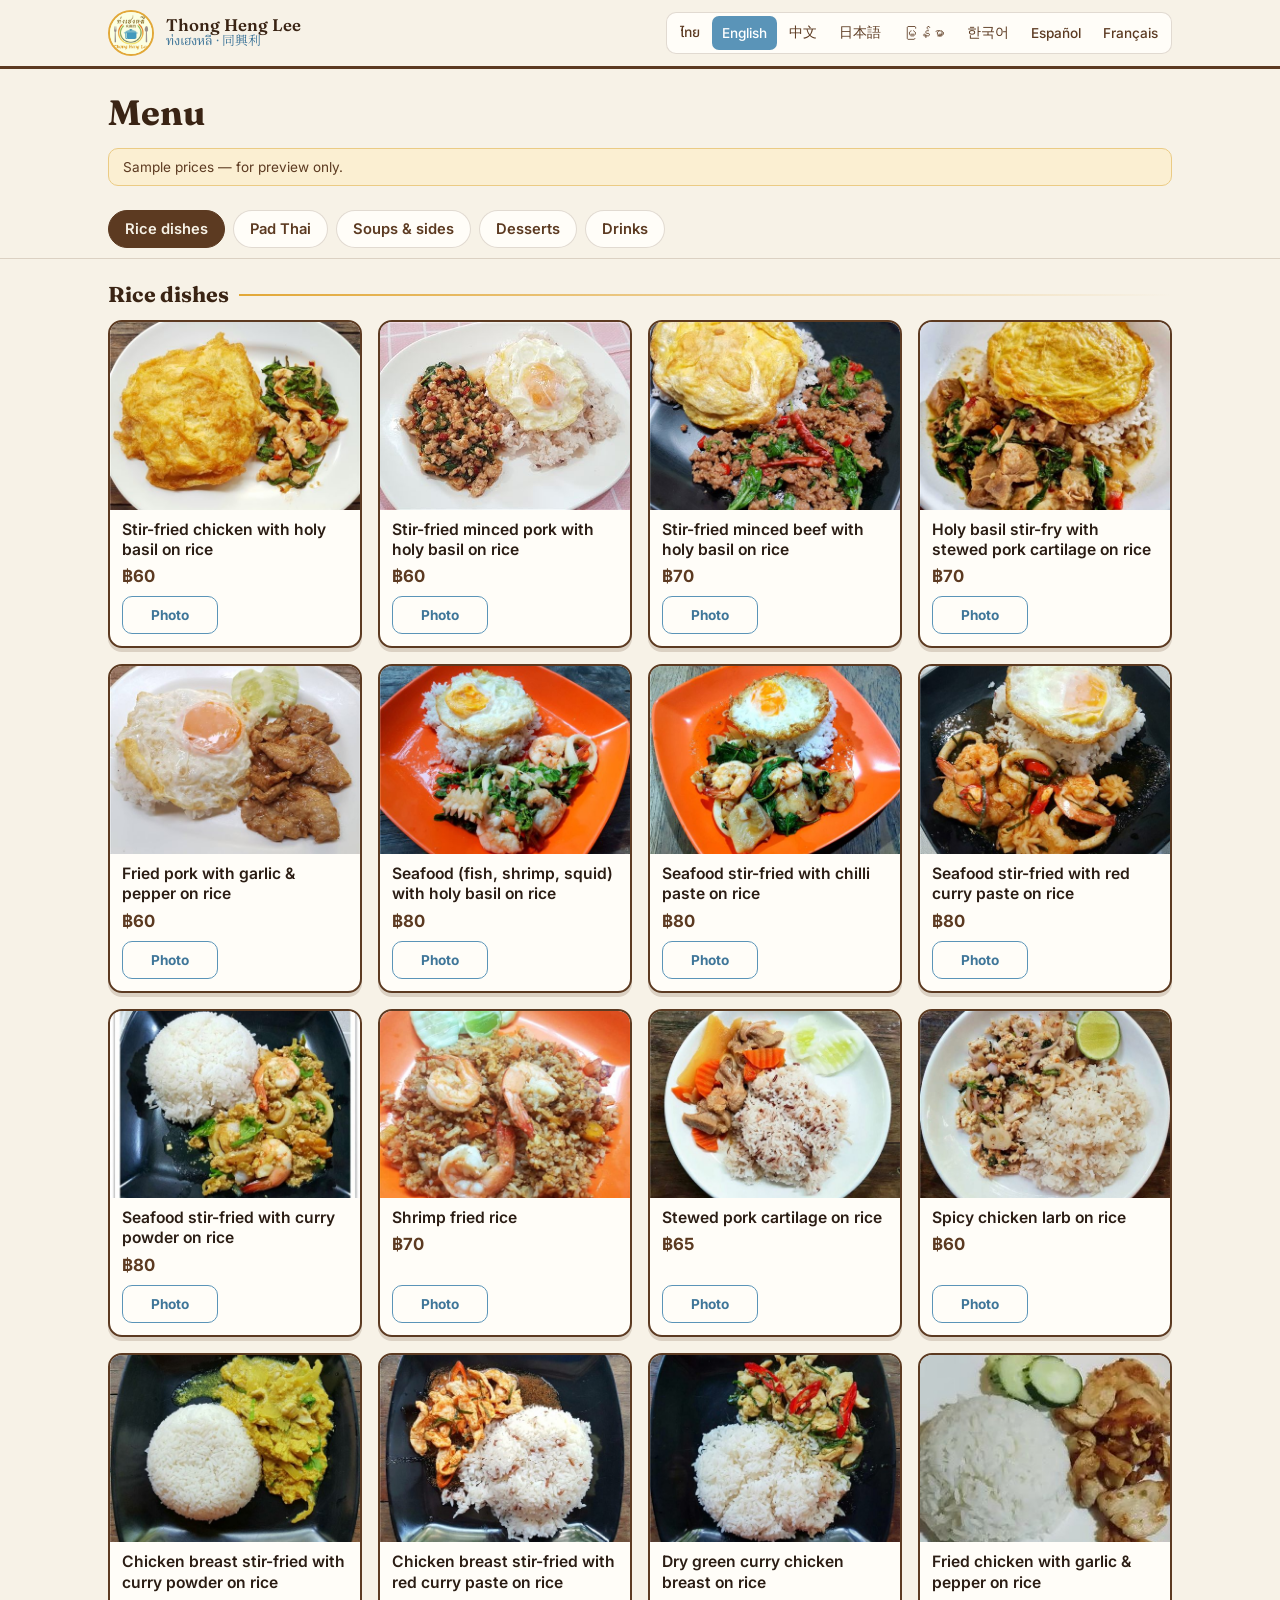
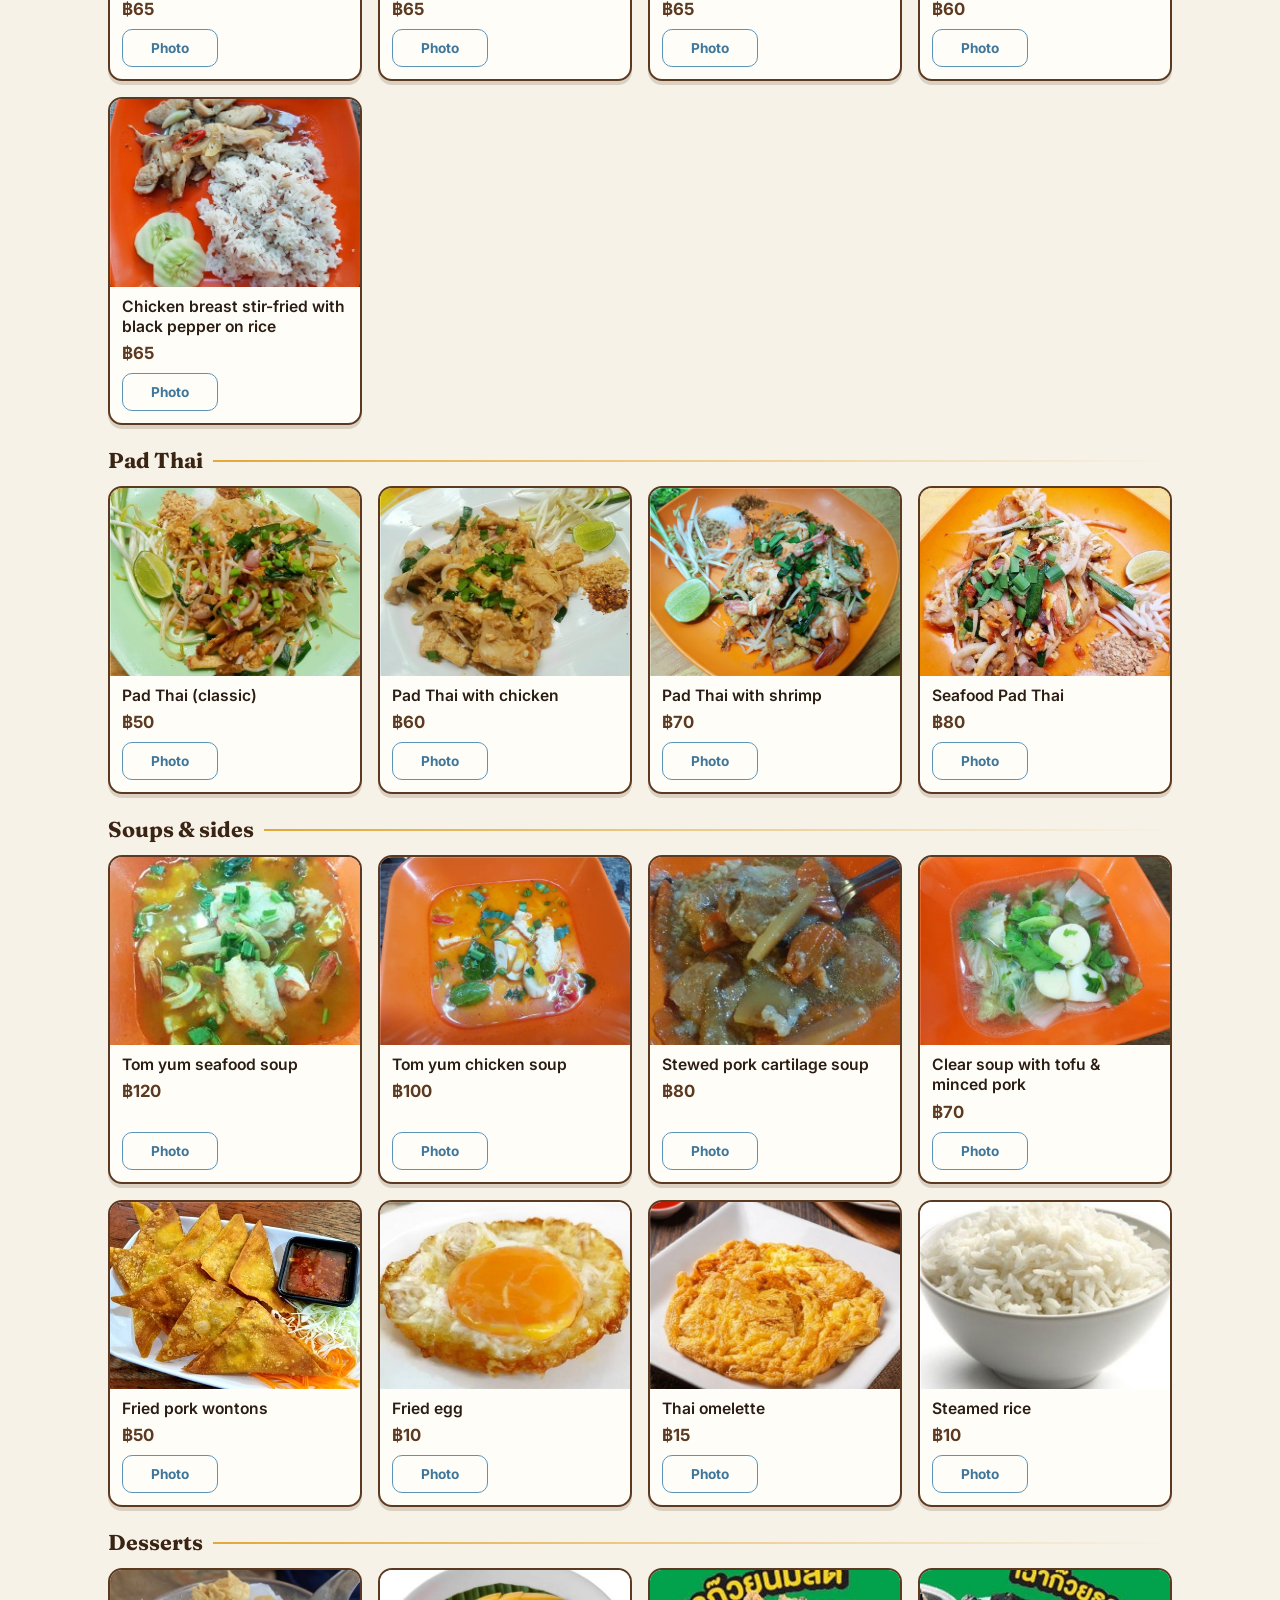
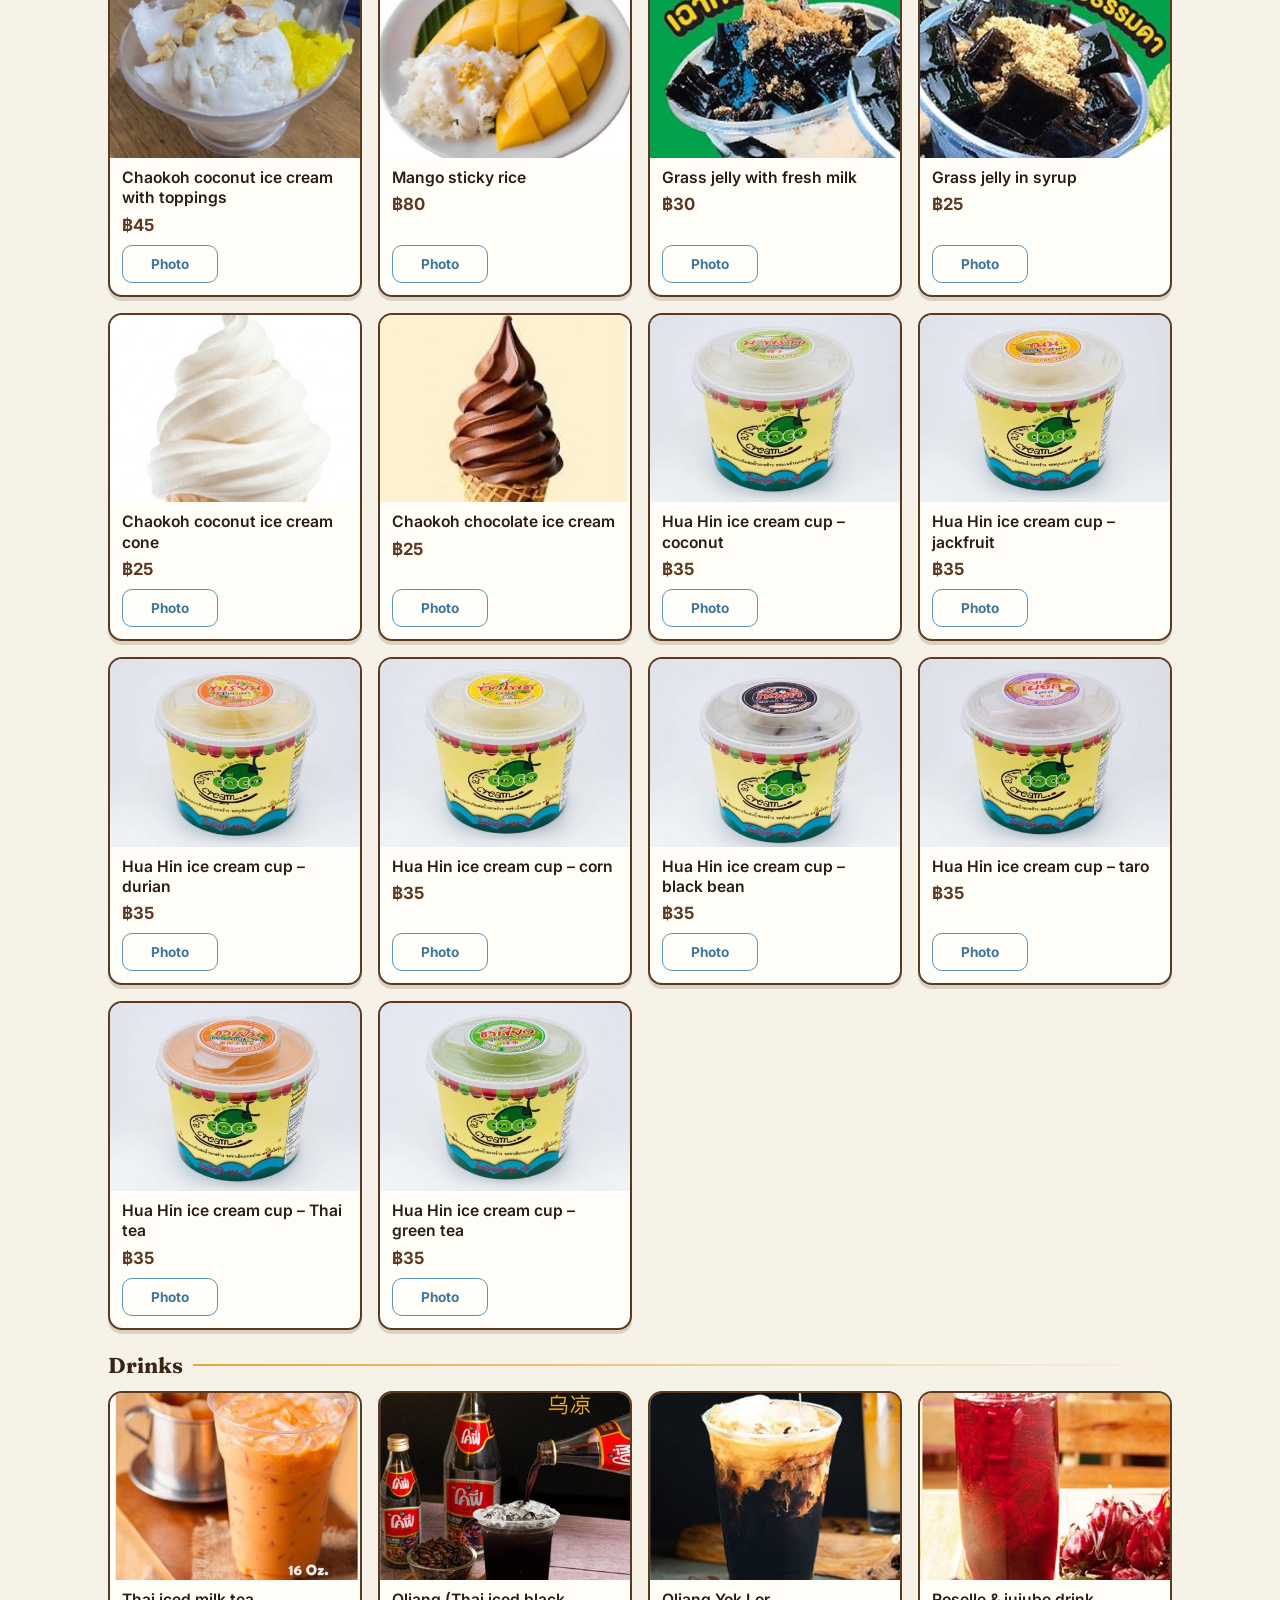
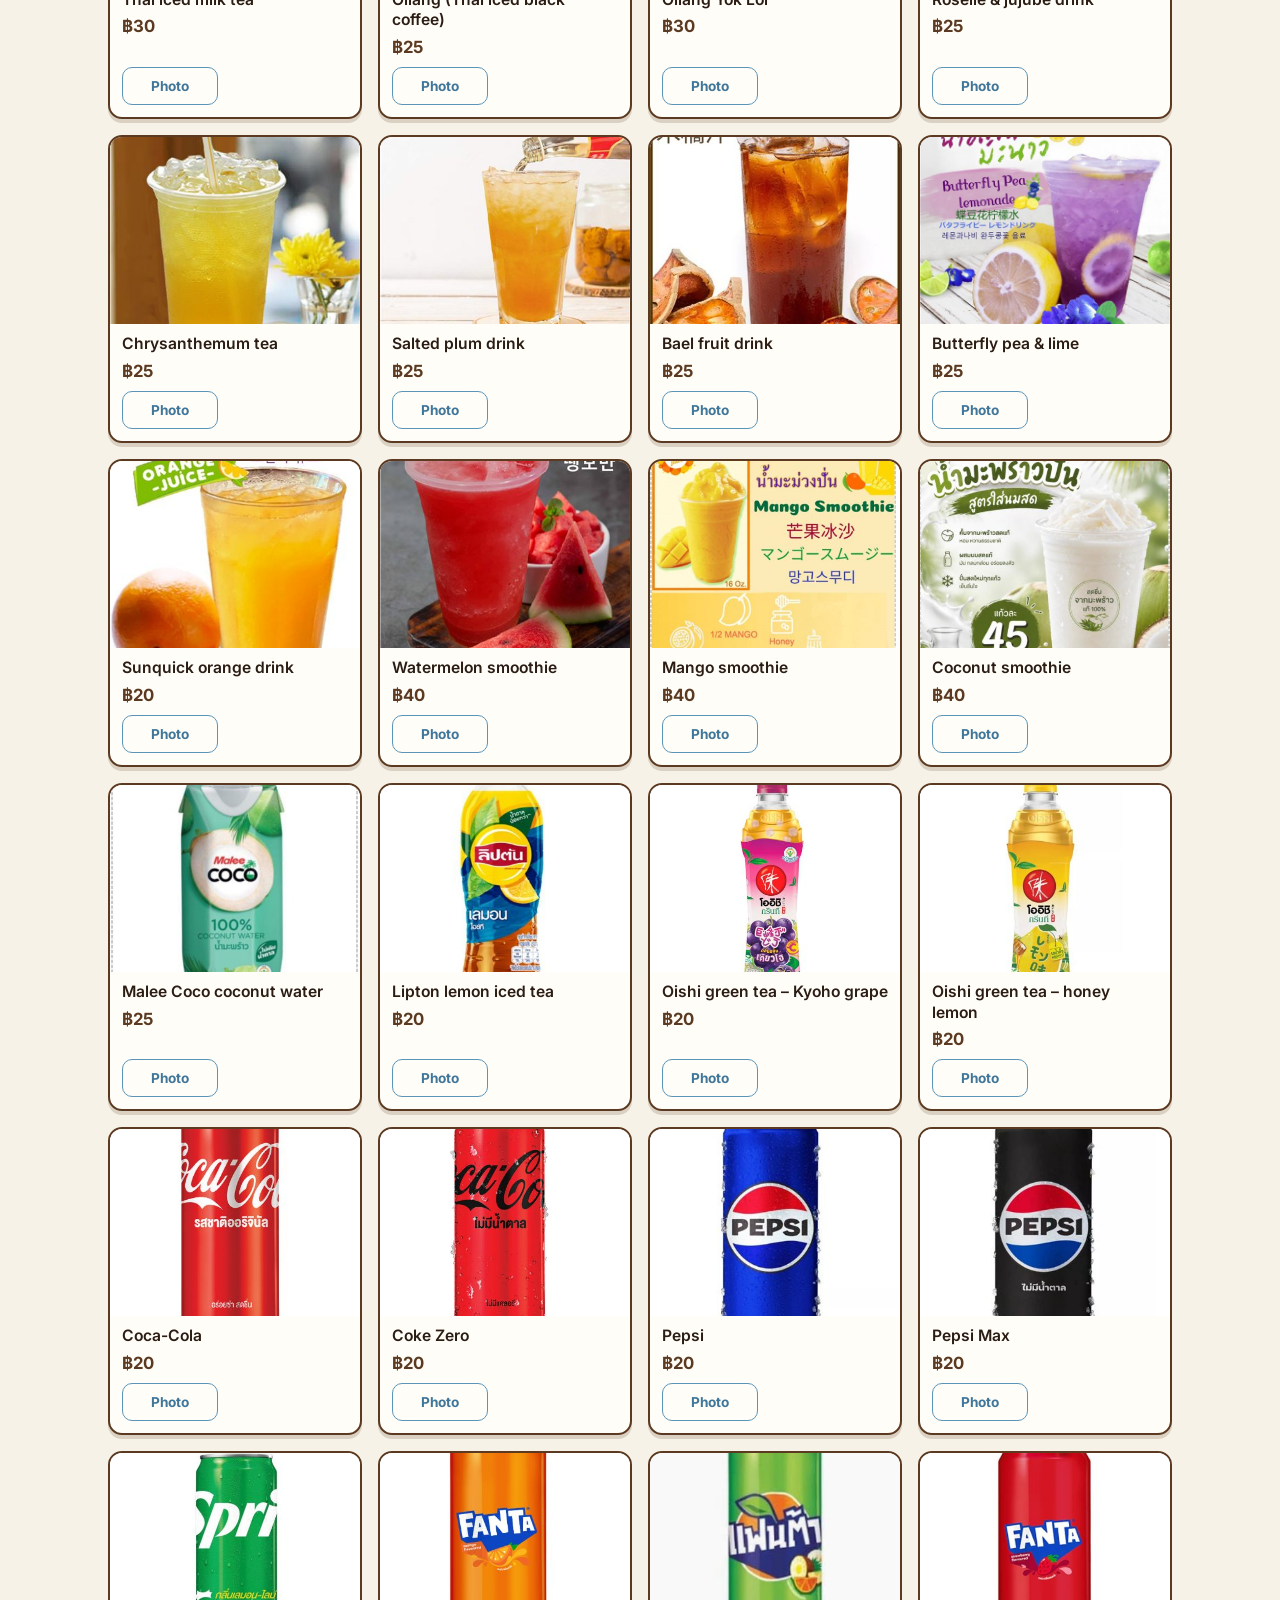
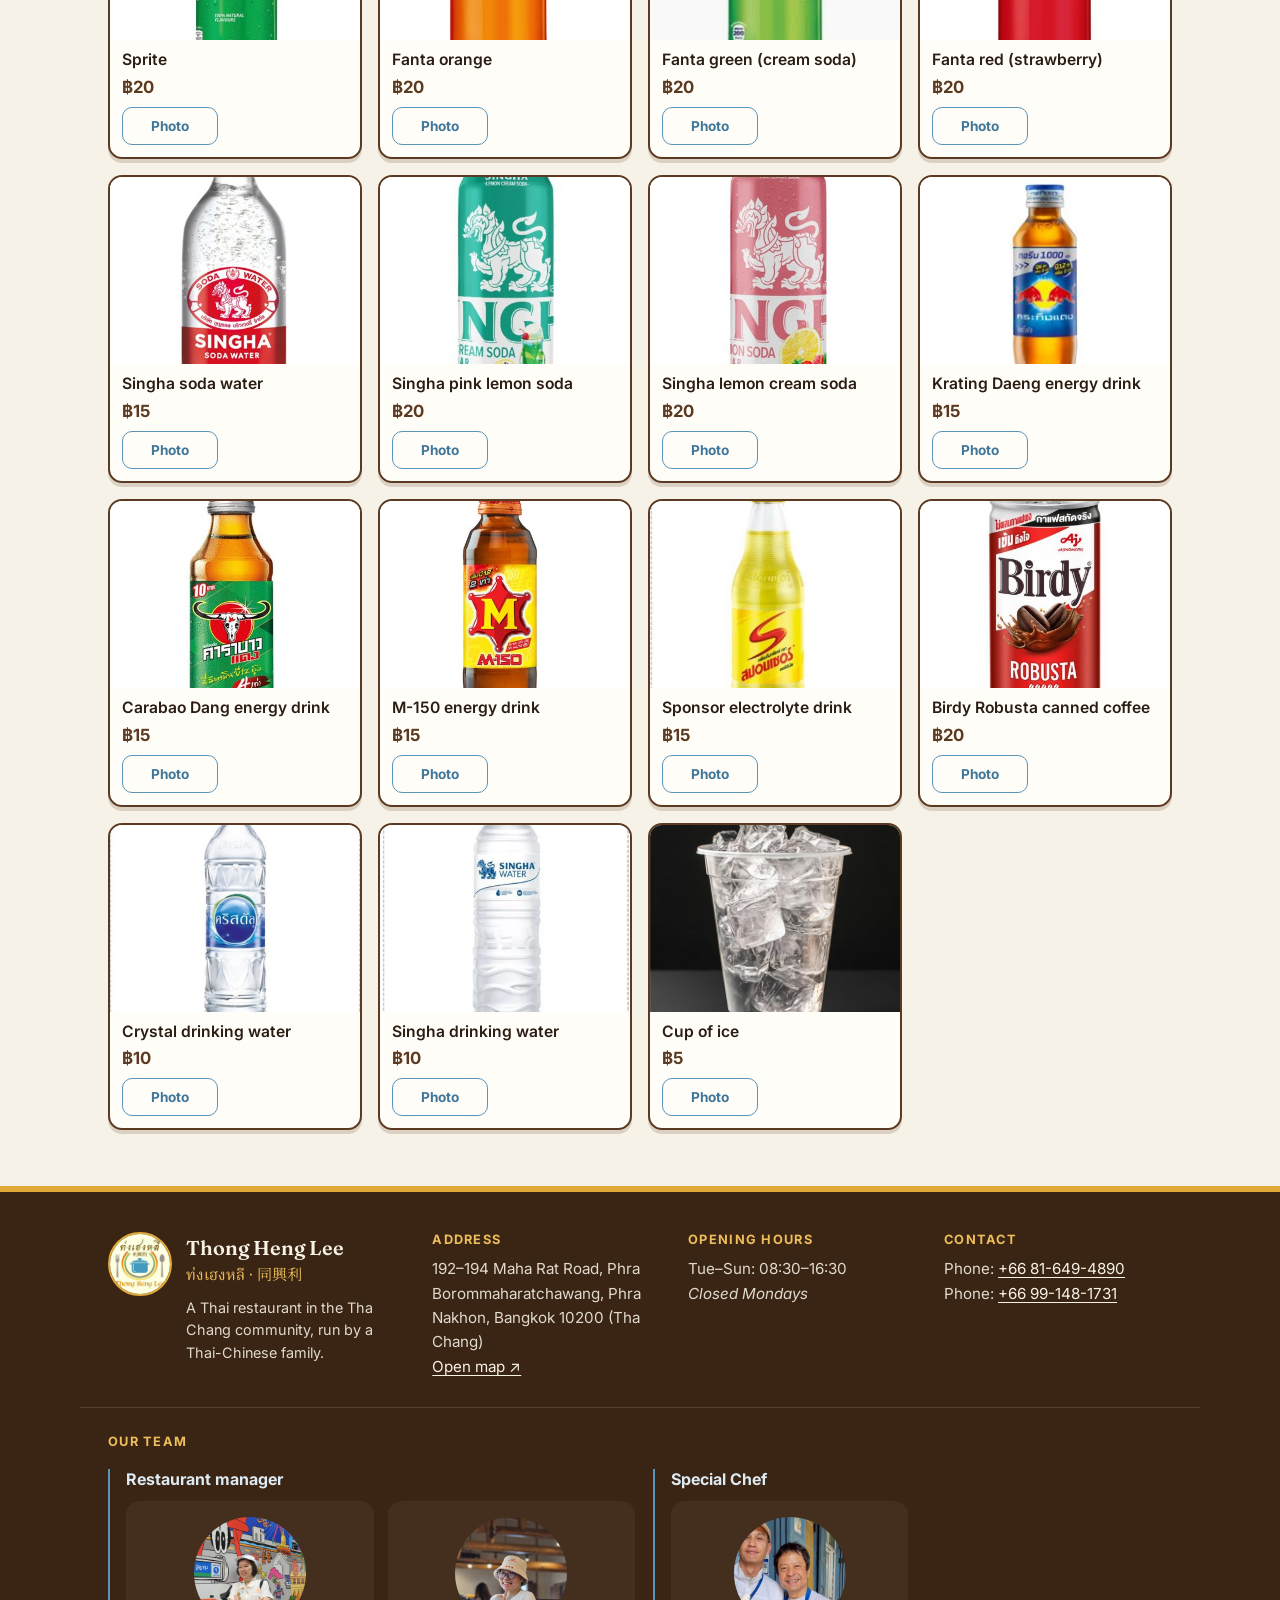
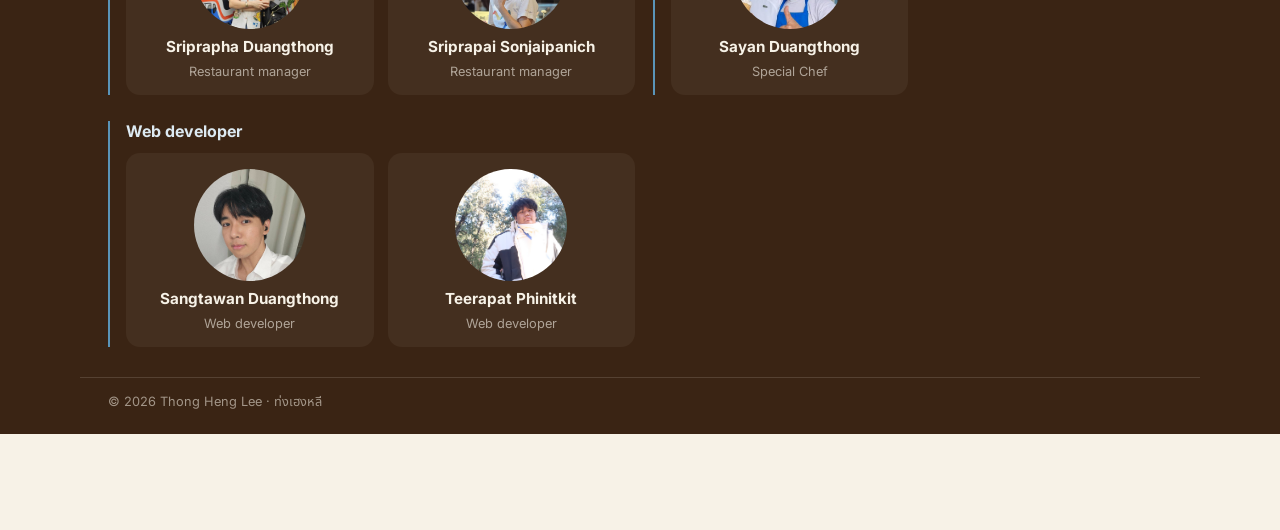
==== menu.html @ 0a1d30cf "Publish view-only Thong Heng Lee website Home page and 8-language menu with dish photos. Ordering an" ====
<!DOCTYPE html>
<html lang="th">
<head>
<meta charset="UTF-8" />
<meta name="viewport" content="width=device-width, initial-scale=1.0, viewport-fit=cover" />
<title>Thong Heng Lee Menu</title>
<meta name="description" content="ท่งเฮงหลี · เมนูอาหารพร้อมรูปและราคา · Thong Heng Lee menu with photos, in 8 languages">
<link rel="preconnect" href="https://fonts.googleapis.com">
<link rel="preconnect" href="https://fonts.gstatic.com" crossorigin>
<link href="https://fonts.googleapis.com/css2?family=Fraunces:wght@500;600;700&family=Inter:wght@400;500;600;700&family=Noto+Sans+Thai:wght@400;500;600;700&family=Noto+Serif+Thai:wght@600;700&family=Noto+Sans+TC:wght@400;500;700&family=Noto+Sans+SC:wght@400;500;700&family=Noto+Sans+JP:wght@400;500;700&family=Noto+Sans+Myanmar:wght@400;500;700&family=Noto+Sans+KR:wght@400;500;700&family=Noto+Serif+KR:wght@600;700&family=Noto+Serif+TC:wght@600;700&family=Noto+Serif+SC:wght@600;700&family=Noto+Serif+JP:wght@600;700&display=swap" rel="stylesheet">
<link rel="icon" href="assets/images/logo.jpg">
<link rel="stylesheet" href="assets/css/site.css">
<style>
  body { padding-bottom: calc(96px + env(safe-area-inset-bottom)); }

  /* Page title + table */
  .menu-top { display: flex; align-items: center; justify-content: space-between; gap: 12px; flex-wrap: wrap; padding-top: 22px; }
  .menu-top h1 { margin: 0; font-family: var(--font-display); font-size: clamp(1.6rem, 4vw, 2.2rem); color: var(--teak-dark); }
  .table-chip { display: inline-flex; align-items: center; gap: 8px; padding: 9px 14px; border-radius: 999px; border: 2px solid var(--sky); background: var(--paper); color: var(--sky-deep); font-weight: 700; }
  .table-chip:hover { background: var(--sky-soft); }
  .notice { margin: 14px 0 0; padding: 10px 14px; border-radius: 10px; background: #FBEFD2; border: 1px solid #EBCB84; color: var(--teak); font-size: 0.85rem; }

  /* Category tabs */
  .cats { position: sticky; top: 69px; z-index: 30; background: var(--ivory); border-bottom: 1px solid var(--hairline); margin-top: 14px; }
  @media (max-width: 700px) { .cats { top: 112px; } }
  .cats-row { display: flex; gap: 8px; overflow-x: auto; padding-top: 10px; padding-bottom: 10px; scrollbar-width: none; }
  .cats-row::-webkit-scrollbar { display: none; }
  .cat-btn { flex: none; border: 1.5px solid var(--hairline); background: var(--paper); color: var(--teak); padding: 9px 16px; border-radius: 999px; font-weight: 600; font-size: 0.92rem; white-space: nowrap; }
  .cat-btn[aria-current="true"] { background: var(--teak); border-color: var(--teak); color: var(--ivory); }

  /* Sections + cards */
  .cat-section { scroll-margin-top: 140px; padding-top: 22px; }
  @media (max-width: 700px) { .cat-section { scroll-margin-top: 230px; } } /* header (2 language rows) + category tabs */
  .cat-section h2 { margin: 0 0 12px; font-family: var(--font-display); font-size: 1.35rem; color: var(--teak-dark); display: flex; align-items: center; gap: 10px; }
  .cat-section h2::after { content: ""; flex: 1; height: 2px; background: linear-gradient(90deg, var(--ochre), transparent); }
  .grid { display: grid; grid-template-columns: repeat(2, minmax(0, 1fr)); gap: 12px; }
  @media (min-width: 720px) { .grid { grid-template-columns: repeat(3, minmax(0, 1fr)); gap: 16px; } }
  @media (min-width: 1000px) { .grid { grid-template-columns: repeat(4, minmax(0, 1fr)); } }

  .card { display: flex; flex-direction: column; background: var(--paper); border: 2px solid var(--teak); border-radius: 14px; overflow: hidden; box-shadow: 0 4px 0 rgba(92,58,33,0.18); }
  .card .thumb { position: relative; aspect-ratio: 4 / 3; background: var(--ivory-2); overflow: hidden; }
  .card .thumb img { width: 100%; height: 100%; object-fit: cover; display: block; }
  .card .qty { position: absolute; top: 8px; right: 8px; min-width: 30px; height: 30px; padding: 0 8px; border-radius: 999px; background: var(--sky); color: #fff; font-weight: 700; display: none; place-items: center; box-shadow: 0 2px 6px rgba(0,0,0,0.25); }
  .card.in-cart .qty { display: grid; }
  .card.in-cart { border-color: var(--sky); }
  .card.spotlight { border-color: var(--ochre); animation: spot 1.3s ease-out 3; }
  @keyframes spot { 0% { box-shadow: 0 0 0 0 rgba(226,168,56,0.9); } 100% { box-shadow: 0 0 0 16px rgba(226,168,56,0); } }
  .card .body { padding: 10px 12px 12px; display: flex; flex-direction: column; gap: 6px; flex: 1; }
  .card .name { margin: 0; font-weight: 600; font-size: 0.98rem; line-height: 1.3; }
  .card .price { margin: 0; font-weight: 700; color: var(--teak); font-size: 1.05rem; }
  .card .actions { display: grid; grid-template-columns: 1fr 1.25fr; gap: 10px; margin-top: auto; padding-top: 4px; }
  .card .actions .btn { padding: 10px 6px; font-size: 0.85rem; border-radius: 10px; }
  .card .actions .btn-secondary { border-width: 1.5px; }
  @media (max-width: 380px) { .card .actions { grid-template-columns: 1fr; } }

  /* Sticky order bar */
  .order-bar { position: fixed; left: 0; right: 0; bottom: 0; z-index: 50; background: var(--teak-dark); border-top: 4px solid var(--ochre); padding: 10px 0 calc(10px + env(safe-area-inset-bottom)); box-shadow: 0 -8px 24px rgba(0,0,0,0.2); }
  .order-bar .wrap { display: flex; gap: 10px; align-items: stretch; }
  .view-order { flex: 1; justify-content: space-between; padding: 12px 16px; }
  .view-order .count { display: inline-grid; place-items: center; min-width: 28px; height: 28px; padding: 0 6px; border-radius: 999px; background: var(--teak-dark); color: var(--ochre-hi); font-size: 0.9rem; }
  .view-order .total { font-size: 1.05rem; flex: none; }
  .view-order { min-width: 0; }
  .view-order .vo-main { display: inline-flex; align-items: center; gap: 10px; min-width: 0; }
  .view-order .vo-label { overflow: hidden; text-overflow: ellipsis; white-space: nowrap; }
  .view-order { background: transparent; color: var(--ivory); border: 2px solid rgba(247,242,231,0.35); box-shadow: none; }
  .view-order:hover { background: rgba(247,242,231,0.08); }
  .view-order .count { background: var(--ochre); color: var(--teak-dark); }
  .place-order { flex: none; padding: 12px 22px; }
  .place-order:disabled { opacity: 0.5; cursor: not-allowed; }
  .note-field { display: block; margin-top: 16px; }
  .note-field span { display: block; font-weight: 600; font-size: 0.9rem; margin-bottom: 6px; color: var(--teak-dark); }
  .note-field textarea { width: 100%; min-height: 64px; padding: 10px 12px; font: inherit; border: 1.5px solid var(--hairline); border-radius: 10px; background: #fff; resize: vertical; }
  .send-error { margin: 0 20px; padding: 12px 14px; border-radius: 12px; background: #F7E1E1; border: 1.5px solid var(--crimson); color: var(--teak-dark); }
  .send-error strong { display: block; color: var(--crimson); margin-bottom: 4px; }
  .send-error p { margin: 0; font-size: 0.92rem; line-height: 1.5; }
  .sheet.busy .sheet-body { pointer-events: none; opacity: 0.6; }
  .note-field textarea:focus { outline: 3px solid var(--sky); outline-offset: 1px; border-color: var(--sky); }
  .note-field input { width: 100%; min-height: 44px; padding: 10px 12px; font: inherit; border: 1.5px solid var(--hairline); border-radius: 10px; background: #fff; }
  .note-field input:focus { outline: 3px solid var(--sky); outline-offset: 1px; border-color: var(--sky); }
  .name-field { margin-top: 0; }
  .name-hint { margin: 6px 0 16px; font-size: 0.82rem; line-height: 1.45; color: rgba(43,29,20,0.65); }
  .expired { margin: 0 0 14px; padding: 10px 12px; border-radius: 10px; background: #FBEFD2; border: 1px solid #EBCB84; color: var(--teak-dark); font-weight: 600; font-size: 0.92rem; }
  #tableLabel { max-width: 46vw; overflow: hidden; text-overflow: ellipsis; white-space: nowrap; }

  /* Order sheet */
  .line { display: grid; grid-template-columns: 56px 1fr auto; gap: 12px; align-items: center; padding: 12px 0; border-bottom: 1px solid var(--hairline); }
  .line > div { min-width: 0; }
  /* Narrow phones: the (44px) stepper goes under the dish so name, price and egg choice keep their width */
  @media (max-width: 440px) { .line { grid-template-columns: 56px 1fr; align-items: start; } .line .stepper { grid-column: 2; } }
  .line img { width: 56px; height: 56px; border-radius: 10px; object-fit: cover; }
  .line .ln { font-weight: 600; line-height: 1.3; }
  .line .lp { color: var(--teak); font-size: 0.9rem; margin-top: 2px; }
  .stepper { display: flex; align-items: center; gap: 6px; }
  .stepper button { width: 44px; height: 44px; border-radius: 50%; border: 1.5px solid var(--teak); background: var(--paper); font-size: 1.25rem; line-height: 1; font-weight: 700; }
  .stepper span { min-width: 22px; text-align: center; font-weight: 700; }
  .egg { display: inline-flex; margin-top: 8px; border: 1.5px solid var(--sky); border-radius: 999px; overflow: hidden; }
  .egg button { min-height: 44px; min-width: 64px; white-space: nowrap; border: 0; background: var(--paper); color: var(--sky-deep); padding: 0 14px; font-size: 0.88rem; font-weight: 600; }
  .egg button[aria-pressed="true"] { background: var(--sky); color: #fff; }
  .sum { display: flex; justify-content: space-between; align-items: baseline; padding-top: 14px; font-weight: 700; font-size: 1.15rem; }
  .empty { text-align: center; color: rgba(43,29,20,0.6); padding: 26px 0; }
  .sent h3 { margin: 22px 0 6px; font-size: 0.85rem; letter-spacing: 0.08em; text-transform: uppercase; color: var(--jade); }
  .sent ul { list-style: none; margin: 0; padding: 0; }
  .sent li { display: flex; justify-content: space-between; gap: 10px; padding: 6px 0; font-size: 0.92rem; border-bottom: 1px dashed var(--hairline); }
  .sent-order { margin-top: 10px; padding: 10px 12px; border: 1px solid var(--hairline); border-radius: 12px; background: var(--paper); }
  .sent-head { display: flex; justify-content: space-between; align-items: center; gap: 10px; font-size: 0.85rem; font-weight: 600; color: rgba(43,29,20,0.7); }
  .sent-order .badge { flex: none; padding: 3px 10px; border-radius: 999px; font-size: 0.8rem; font-weight: 700; background: var(--sky-soft); color: var(--sky-deep); }
  .sent-order.s-preparing .badge { background: #FBEFD2; color: #8A5A08; }
  .sent-order.s-served .badge { background: #E3F1E8; color: var(--jade); }
  .sent-order.s-served .badge::before { content: '✓ '; }
  .sent-order.s-cancelled { border-color: var(--crimson); background: #FBF0F0; }
  .sent-order.s-cancelled .badge { background: var(--crimson); color: #fff; }
  .sent-order.s-cancelled .badge::before { content: '✕ '; }
  .sent-order.s-cancelled li span { text-decoration: line-through; opacity: 0.7; }
  .sent-order .cancel-hint { margin: 6px 0 0; font-size: 0.85rem; font-weight: 600; color: var(--crimson); }
  .sent-order li:last-child { border-bottom: 0; }

  /* Photo viewer */
  .photo-img { width: 100%; aspect-ratio: 4 / 3; max-height: 62dvh; object-fit: contain; background: #111; display: block; } /* fixed box: no jump while the photo loads */
  .photo-meta { display: flex; justify-content: space-between; align-items: center; gap: 12px; padding: 14px 20px 20px; }
  .photo-meta strong { font-size: 1.05rem; }

  /* Table picker */
  .tables { display: grid; grid-template-columns: repeat(4, 1fr); gap: 10px; }
  .tables button { padding: 16px 0; border-radius: 12px; border: 2px solid var(--teak); background: var(--paper); font-weight: 700; font-size: 1.15rem; }
  .tables button[aria-pressed="true"] { background: var(--sky); border-color: var(--sky); color: #fff; }
  /* Cancel sits in the last grid slot (after table 11) so the 4 × 3 grid stays even */
  .tables button.cancel { border-style: dashed; border-color: var(--hairline); background: transparent; color: var(--teak); font-size: 0.9rem; font-weight: 600; padding: 4px 2px; line-height: 1.2; }

  /* Result dialogs */
  .result { text-align: center; padding: 28px 22px 10px; }
  .result .icon { width: 72px; height: 72px; margin: 0 auto 14px; border-radius: 50%; display: grid; place-items: center; font-size: 2rem; }
  .result .icon.ok { background: #E3F1E8; color: var(--jade); }
  .result .icon.err { background: #F7E1E1; color: var(--crimson); }
  .result h2 { margin: 0 0 8px; font-family: var(--font-display); color: var(--teak-dark); }
  .result p { margin: 0 0 6px; line-height: 1.55; }
  .result .big { font-size: 1.5rem; font-weight: 700; color: var(--teak); margin-top: 10px; }
  .warn { margin-top: 12px; padding: 10px 12px; border-radius: 10px; background: #FBEFD2; color: var(--teak); font-size: 0.9rem; }
  /* Item options reuse the existing sheet, button, palette and type styles. */
  .option-choices { display: grid; gap: 10px; }
  .option-choice { min-height: 48px; justify-content: space-between; text-align: start; gap: 12px; }
  .option-choice strong { flex: none; }
  .option-choice[aria-pressed="true"] { background: var(--sky); border-color: var(--sky); color: #fff; }
  .option-summary { color: var(--sky-deep); line-height: 1.5; }
  .edit-options { margin-top: 6px; min-height: 44px; padding: 8px 12px; font-size: 0.85rem; }
  .option-input { display: flex; justify-content: flex-start; cursor: pointer; }
  .option-input input { flex: none; width: 22px; height: 22px; margin: 0; accent-color: var(--sky-deep); }
  .option-input.selected { border-color: var(--sky); background: var(--sky-soft); }
  .option-input:focus-within { outline: 2px solid var(--sky-deep); outline-offset: 2px; }
  .photo-stage { position: relative; }
  #photoSheet .photo-img { width: 100%; height: auto; aspect-ratio: auto; max-height: none; }
  .photo-image-wrap { position: relative; min-width: 0; }
  /* Menu notes: a quiet reading rail beside an unobstructed photo. */
  .photo-stage.annotated { display:grid; grid-template-columns:minmax(0, 1.5fr) minmax(130px, 1fr); align-items:center; gap:24px; padding:24px; background:var(--paper); }
  .photo-image-wrap { overflow:hidden; border-radius:12px; }
  .ingredient-overlay { min-width:0; padding-left:20px; border-left:1px solid var(--hairline); }
  .ingredient-overlay[hidden], .ingredient-markers { display:none; }
  .ingredient-heading { margin:0 0 18px; font-size:.72rem; font-weight:600; letter-spacing:.04em; color:var(--teak); }
  .ingredient-callouts { display:flex; flex-direction:column; gap:14px; list-style:none; margin:0; padding:0; }
  .ingredient-callouts li { display:block; color:var(--teak-dark); font-size:1rem; line-height:1.5; overflow-wrap:anywhere; }
  .ingredient-callouts small { display:block; color:var(--teak); font-size:.76rem; margin-top:2px; }
  .ingredient-pending { color:var(--teak); font-size:.85rem; line-height:1.6; }
  @media (max-width:480px) {
    .photo-stage.annotated { grid-template-columns:minmax(0,1.2fr) minmax(112px,1fr); gap:14px; padding:18px 14px; }
    .ingredient-overlay { padding-left:14px; }
    .ingredient-callouts { gap:12px; }
    .ingredient-callouts li { font-size:.9rem; }
  }
  .ingredient-note { margin: 0; padding: 10px 20px 0; font-size: .75rem; color: var(--teak); }
  .ingredient-note[hidden] { display: none; }
  #photoSheet .photo-meta { position: sticky; bottom: 0; background: var(--paper); border-top: 1px solid var(--hairline); }
</style>
</head>
<body>

<header class="site-header">
  <div class="wrap bar">
    <a class="brand" href="index.html">
      <img src="assets/images/logo.jpg" alt="Thong Heng Lee logo">
      <div class="brand-names">
        <div class="en">Thong Heng Lee</div>
        <div class="sub">ท่งเฮงหลี · <span data-name-zh>同興利</span></div>
      </div>
    </a>
    <nav class="langs" aria-label="Language">
      <button type="button" data-lang="th">ไทย</button>
      <button type="button" data-lang="en">English</button>
      <button type="button" data-lang="zh-Hans">中文</button>
      <button type="button" data-lang="ja">日本語</button>
      <button type="button" data-lang="my">မြန်မာ</button>
      <button type="button" data-lang="ko">한국어</button>
      <button type="button" data-lang="es">Español</button>
      <button type="button" data-lang="fr">Français</button>
    </nav>
  </div>
</header>

<main class="wrap">
  <div class="menu-top">
    <h1 data-i18n="title"></h1>
    <button class="table-chip" type="button" id="tableChip">
      <svg width="18" height="18" viewBox="0 0 24 24" fill="none" stroke="currentColor" stroke-width="2" stroke-linecap="round" aria-hidden="true"><path d="M3 10h18M6 10v10M18 10v10M8 6h8"/></svg>
      <span id="tableLabel"></span>
    </button>
  </div>
  <p class="notice" id="sampleNotice" data-i18n="sample" hidden></p>
</main>

<nav class="cats" aria-label="Categories"><div class="wrap cats-row" id="cats"></div></nav>
<main class="wrap" id="menu"></main>

<footer class="site-footer" id="site-footer"></footer>

<!-- Sticky order bar -->
<div class="order-bar">
  <div class="wrap">
    <button class="btn view-order" type="button" id="viewOrder">
      <span class="vo-main"><span class="count" id="barCount">0</span><span class="vo-label" data-i18n="myOrder"></span></span>
      <span class="total" id="barTotal">฿0</span>
    </button>
    <button class="btn btn-primary place-order" type="button" id="placeOrder" data-i18n="placeOrder" disabled></button>
  </div>
</div>

<!-- Order sheet -->
<dialog class="sheet" id="orderSheet" aria-labelledby="orderTitle">
  <div class="sheet-head"><h2 id="orderTitle" data-i18n="myOrder"></h2><button class="sheet-close" type="button" data-close aria-label="Close">×</button></div>
  <div class="sheet-body">
    <div id="cartLines"></div>
    <div class="sum" id="cartSum"></div>
    <label class="note-field"><span data-i18n="nameLabel"></span><input id="orderName" type="text" maxlength="40" autocomplete="off" enterkeyhint="done" data-i18n-ph="namePh"></label>
    <label class="note-field"><span data-i18n="note"></span><textarea id="orderNote" maxlength="300" rows="2" data-i18n-ph="notePh"></textarea></label>
    <div class="sent" id="sentBox"></div>
  </div>
  <div class="send-error" id="sendError" role="alert" hidden></div>
  <div class="sheet-foot">
    <button class="btn btn-ghost" type="button" data-close data-i18n="keepBrowsing"></button>
    <button class="btn btn-primary" type="button" id="sendOrder" data-i18n="send"></button>
  </div>
</dialog>

<!-- Choose options before this serving enters the basket. -->
<dialog class="sheet" id="optionsSheet" aria-labelledby="optionsTitle" aria-describedby="optionsHint">
  <div class="sheet-head"><h2 id="optionsTitle"></h2><button class="sheet-close" type="button" data-close aria-label="Close">×</button></div>
  <div class="sheet-body">
    <p id="optionsHint" class="name-hint"></p>
    <div id="optionChoices" class="option-choices"></div>
    <div class="sum"><span data-i18n="total"></span><strong id="optionsTotal"></strong></div>
  </div>
  <div class="sheet-foot">
    <button class="btn btn-ghost" id="cancelOptions" type="button" data-close></button>
    <button class="btn btn-primary" id="confirmOptions" type="button"></button>
  </div>
</dialog>

<!-- Photo viewer -->
<dialog class="sheet" id="photoSheet" aria-labelledby="photoName">
  <div class="sheet-head"><h2 id="photoName"></h2><button class="sheet-close" type="button" data-close aria-label="Close">×</button></div>
  <div class="photo-stage" id="photoStage">
    <div class="photo-image-wrap">
      <img class="photo-img" id="photoImg" alt="">
      <div id="photoMarkers" class="ingredient-markers" aria-hidden="true" hidden></div>
    </div>
    <div id="photoIngredients" class="ingredient-overlay" hidden></div>
  </div>
  <p id="ingredientNote" class="ingredient-note" hidden></p>
  <div class="photo-meta"><strong id="photoPrice"></strong><button class="btn btn-primary" type="button" id="photoAdd"></button></div>
</dialog>

<!-- Table picker -->
<dialog class="sheet" id="tableSheet" aria-labelledby="tableTitle">
  <div class="sheet-head"><h2 id="tableTitle" data-i18n="pickTable"></h2></div>
  <div class="sheet-body">
    <p class="expired" id="tableExpired" data-i18n="tableExpired" role="alert" hidden></p>
    <label class="note-field name-field"><span data-i18n="nameLabel"></span><input id="tableName" type="text" maxlength="40" autocomplete="off" enterkeyhint="done" data-i18n-ph="namePh"></label>
    <p class="name-hint" data-i18n="nameHint"></p>
    <p data-i18n="pickTableHint" style="margin:0 0 14px"></p><div class="tables" id="tables"></div>
  </div>
</dialog>

<!-- Order result -->
<dialog class="sheet" id="resultSheet">
  <div id="resultBody"></div>
</dialog>

<script src="assets/js/site-config.js"></script>
<script src="assets/js/common.js"></script>
<script src="assets/js/menu-data.js"></script>
<script src="assets/js/ingredients-data.js"></script>
<script src="assets/js/menu.js"></script>
</body>
</html>
---- assets/css/site.css ----
/* Thong Heng Lee — shared styles
   Palette taken from the shophouse itself: ochre walls, sky-blue doors,
   teak train-style benches, warm ivory interior. Red is for small badges only. */
:root {
  --ochre: #E2A838;
  --ochre-hi: #EDBE5A;
  --ochre-deep: #C98F24;
  --sky: #5A94B8;
  --sky-deep: #3F7699;
  --sky-soft: #DDEAF2;
  --teak: #5C3A21;
  --teak-dark: #3A2414;
  --ink: #2B1D14;
  --ivory: #F7F2E7;
  --ivory-2: #EEE5D2;
  --paper: #FFFDF8;
  --crimson: #A82424;
  --jade: #3D7A55;
  --hairline: rgba(92, 58, 33, 0.18);
  --shadow: 0 10px 28px rgba(58, 36, 20, 0.14);

  --font-display: 'Fraunces', 'Noto Serif Thai', 'Noto Serif TC', serif;
  --font-body: 'Inter', 'Noto Sans Thai', system-ui, sans-serif;
}
html[lang="th"]      { --font-display: 'Noto Serif Thai', 'Fraunces', serif; }
html[lang="zh-Hans"] { --font-display: 'Noto Serif SC', 'Fraunces', serif; --font-body: 'Inter', 'Noto Sans SC', sans-serif; }
html[lang="ja"]      { --font-display: 'Noto Serif JP', 'Fraunces', serif; --font-body: 'Inter', 'Noto Sans JP', sans-serif; }
html[lang="my"]      { --font-display: 'Noto Sans Myanmar', 'Fraunces', sans-serif; --font-body: 'Inter', 'Noto Sans Myanmar', 'Padauk', sans-serif; }
html[lang="ko"]      { --font-display: 'Noto Serif KR', 'Fraunces', serif; --font-body: 'Inter', 'Noto Sans KR', sans-serif; }
/* es / fr use the default Latin stack (Fraunces / Inter) */
/* Burmese stacks marks above and below the line; give it room */
html[lang="my"] body { line-height: 1.8; }
/* Korean: break lines between words, not inside them */
html[lang="ko"] body { word-break: keep-all; overflow-wrap: anywhere; }

* { box-sizing: border-box; }
body {
  margin: 0;
  min-height: 100vh;
  background: var(--ivory);
  color: var(--ink);
  font-family: var(--font-body);
  -webkit-font-smoothing: antialiased;
  overflow-x: hidden;
}
button { font: inherit; cursor: pointer; color: inherit; }
a { color: inherit; }
img { max-width: 100%; }
.wrap { max-width: 1120px; margin: 0 auto; padding-left: 16px; padding-right: 16px; }
@media (min-width: 768px) { .wrap { padding-left: 28px; padding-right: 28px; } }
:focus-visible { outline: 3px solid var(--sky); outline-offset: 3px; }
.display { font-family: var(--font-display); }
.sr-only { position: absolute; width: 1px; height: 1px; overflow: hidden; clip: rect(0 0 0 0); white-space: nowrap; }

/* ---------- Header ---------- */
.site-header { position: sticky; top: 0; z-index: 40; background: rgba(247,242,231,0.95); backdrop-filter: blur(6px); border-bottom: 3px solid var(--teak); }
.bar { display: flex; align-items: center; justify-content: space-between; gap: 10px 12px; padding-top: 10px; padding-bottom: 10px; flex-wrap: wrap; }
.brand { display: flex; align-items: center; gap: 12px; min-width: 0; text-decoration: none; }
.brand img { width: 46px; height: 46px; border-radius: 50%; border: 2px solid var(--ochre); object-fit: cover; background: #FDFBE2; }
.brand-names { line-height: 1.15; }
.brand-names .en { font-family: 'Fraunces', serif; font-weight: 600; font-size: 1.05rem; color: var(--teak-dark); }
.brand-names .sub { font-size: 0.8rem; color: var(--sky-deep); font-family: 'Noto Serif Thai', 'Noto Serif TC', serif; }

.langs { display: flex; gap: 2px; padding: 3px; border: 1px solid var(--hairline); background: var(--paper); flex-wrap: wrap; margin-left: auto; border-radius: 10px; }
.langs button { border: 0; background: transparent; color: var(--teak); padding: 7px 10px; font-size: 0.85rem; font-weight: 500; border-radius: 7px; transition: background 0.2s, color 0.2s; }
.langs button:hover { background: var(--sky-soft); }
.langs button[aria-pressed="true"] { background: var(--sky); color: #fff; }

.staff-link { display: inline-flex; align-items: center; gap: 6px; padding: 8px 10px; font-size: 0.8rem; font-weight: 500; color: rgba(58,36,20,0.6); text-decoration: none; border: 1px solid transparent; border-radius: 8px; transition: color 0.2s, border-color 0.2s; }
.staff-link:hover { color: var(--teak-dark); border-color: var(--hairline); }
@media (max-width: 700px) {
  .staff-link { margin-left: auto; }
  /* 8 languages: two even rows of four instead of a ragged wrap */
  .langs { order: 3; width: 100%; margin-left: 0; display: grid; grid-template-columns: repeat(4, minmax(0, 1fr)); }
  .langs button { padding: 7px 2px; min-height: 36px; white-space: nowrap; }
}

/* ---------- Buttons ---------- */
.btn { display: inline-flex; align-items: center; justify-content: center; gap: 8px; border-radius: 12px; font-weight: 700; text-decoration: none; transition: transform 0.15s, box-shadow 0.2s, background 0.2s, color 0.2s; }
.btn:active { transform: scale(0.97); }
.btn-primary { border: 0; padding: 14px 22px; background: linear-gradient(180deg, var(--ochre-hi), var(--ochre)); color: var(--teak-dark); box-shadow: 0 3px 0 var(--ochre-deep), 0 8px 18px rgba(201,143,36,0.35); }
.btn-primary:hover { box-shadow: 0 3px 0 var(--ochre-deep), 0 12px 24px rgba(201,143,36,0.45); }
.btn-secondary { border: 2px solid var(--sky); padding: 12px 18px; background: var(--paper); color: var(--sky-deep); }
.btn-secondary:hover { background: var(--sky-soft); }
.btn-dark { border: 0; padding: 14px 20px; background: var(--teak); color: var(--ivory); }
.btn-dark:hover { background: var(--teak-dark); }
.btn-ghost { border: 1px solid var(--hairline); padding: 12px 18px; background: transparent; color: var(--teak); }
.btn-ghost:hover { background: var(--ivory-2); }
.btn[disabled] { opacity: 0.5; cursor: not-allowed; }

/* ---------- Footer ---------- */
.site-footer { margin-top: 56px; background: var(--teak-dark); color: rgba(247,242,231,0.88); border-top: 6px solid var(--ochre); }
.foot-grid { display: grid; gap: 28px; padding-top: 40px; padding-bottom: 28px; }
@media (min-width: 760px) { .foot-grid { grid-template-columns: 1.3fr 1fr 1fr 1fr; } }
.foot-brand { display: flex; gap: 14px; align-items: flex-start; }
.foot-brand img { width: 64px; height: 64px; border-radius: 50%; border: 2px solid var(--ochre); background: #FDFBE2; flex: none; }
.foot-brand .name { font-family: 'Fraunces', serif; font-size: 1.25rem; font-weight: 600; color: var(--ivory); margin: 0; }
.foot-brand .name-alt { margin: 2px 0 8px; color: var(--ochre-hi); font-family: 'Noto Serif Thai', 'Noto Serif TC', serif; font-size: 0.95rem; }
.foot-brand p { margin: 0; font-size: 0.9rem; line-height: 1.55; }
.site-footer h3 { margin: 0 0 10px; font-size: 0.8rem; letter-spacing: 0.1em; text-transform: uppercase; color: var(--ochre-hi); font-family: var(--font-body); }
.site-footer .info { margin: 0; font-size: 0.95rem; line-height: 1.6; }
.site-footer .info a { color: var(--ivory); text-underline-offset: 3px; }
.site-footer .todo { color: rgba(247,242,231,0.45); font-style: italic; }
.team { border-top: 1px solid rgba(247,242,231,0.14); padding-top: 26px; padding-bottom: 30px; }
.team-grid { display: grid; grid-template-columns: repeat(auto-fill, minmax(150px, 1fr)); gap: 14px; }
.member { display: flex; flex-direction: column; align-items: center; gap: 8px; padding: 16px 10px; border-radius: 14px; text-align: center; background: rgba(247,242,231,0.05); }
.member.placeholder { border: 1.5px dashed rgba(247,242,231,0.25); background: transparent; }
.member .avatar { width: 112px; height: 112px; border-radius: 50%; display: grid; place-items: center; background: rgba(90,148,184,0.25); color: var(--sky-soft); overflow: hidden; }
.member .avatar img { width: 100%; height: 100%; object-fit: cover; }
.member strong { font-size: 0.95rem; color: var(--ivory); }
.member span { font-size: 0.8rem; color: rgba(247,242,231,0.6); }
.foot-bottom { border-top: 1px solid rgba(247,242,231,0.14); padding-top: 14px; padding-bottom: 22px; display: flex; flex-wrap: wrap; justify-content: space-between; gap: 8px; font-size: 0.8rem; color: rgba(247,242,231,0.55); }
.foot-bottom button { background: none; border: 0; padding: 0; color: rgba(247,242,231,0.7); text-decoration: underline; text-underline-offset: 3px; font-size: 0.8rem; }

/* ---------- Toast ---------- */
.toast { position: fixed; left: 50%; bottom: 96px; transform: translate(-50%, 16px); opacity: 0; z-index: 90; background: var(--teak-dark); color: var(--ivory); padding: 12px 18px; border-radius: 12px; border-left: 4px solid var(--ochre); box-shadow: var(--shadow); transition: opacity 0.25s, transform 0.25s; max-width: calc(100% - 32px); pointer-events: none; font-weight: 500; }
.toast.show { opacity: 1; transform: translate(-50%, 0); }

/* ---------- Dialogs ---------- */
dialog.sheet { border: 0; padding: 0; width: min(560px, calc(100% - 24px)); max-height: calc(100dvh - 40px); border-radius: 20px; background: var(--paper); color: var(--ink); box-shadow: 0 24px 60px rgba(0,0,0,0.35); }
dialog.sheet::backdrop { background: rgba(43,29,20,0.55); backdrop-filter: blur(2px); }
dialog.sheet[open] { animation: sheetIn 0.25s ease-out; }
@keyframes sheetIn { from { transform: translateY(24px); opacity: 0; } to { transform: none; opacity: 1; } }
.sheet-head { display: flex; align-items: center; justify-content: space-between; gap: 12px; padding: 18px 20px 12px; border-bottom: 1px solid var(--hairline); }
.sheet-head h2 { margin: 0; font-family: var(--font-display); font-size: 1.3rem; color: var(--teak-dark); }
.sheet-close { width: 38px; height: 38px; border-radius: 50%; border: 0; background: var(--ivory-2); font-size: 1.2rem; line-height: 1; }
.sheet-body { padding: 16px 20px; overflow-y: auto; }
.sheet-foot { padding: 14px 20px 20px; border-top: 1px solid var(--hairline); display: flex; gap: 10px; flex-wrap: wrap; }
.sheet-foot .btn { flex: 1 1 auto; }

@media (prefers-reduced-motion: reduce) {
  *, *::before, *::after { animation: none !important; transition: none !important; }
}

/* Team hierarchy uses the existing footer cards and palette. */
.team-layout { display: grid; grid-template-columns: repeat(3, minmax(0, 1fr)); gap: 26px 18px; max-width: 800px; margin-top: 20px; align-items: start; }
.team-group { min-width: 0; margin: 0; padding-inline-start: 16px; border-inline-start: 2px solid var(--sky); }
.team-group-management { grid-column: 1 / 3; grid-row: 1; }
.team-group-kitchen { grid-column: 3; grid-row: 1; }
.team-group-development { grid-column: 1 / 3; grid-row: 2; }
.team-group h4 { margin: 0 0 12px; color: var(--sky-soft); }
.team-group .team-grid { grid-template-columns: repeat(2, minmax(0, 1fr)); }
.team-group-kitchen .team-grid { grid-template-columns: minmax(0, 1fr); }
.team-group .member { min-width: 0; height: 100%; }
@media (max-width: 560px) {
  .team-layout { grid-template-columns: minmax(0, 1fr); gap: 24px; }
  .team-group-management, .team-group-kitchen, .team-group-development { grid-column: 1; grid-row: auto; }
  .team-group-kitchen .team-grid { grid-template-columns: repeat(2, minmax(0, 1fr)); }
  .member .avatar { width: 88px; height: 88px; }
}
.member strong { overflow-wrap: anywhere; }

/* Public website (view-only): no ordering or staff controls. */
.view-only .staff-link,
.view-only .order-bar,
.view-only #tableChip,
.view-only #photoAdd,
.view-only .card .actions .btn-primary { display: none !important; }
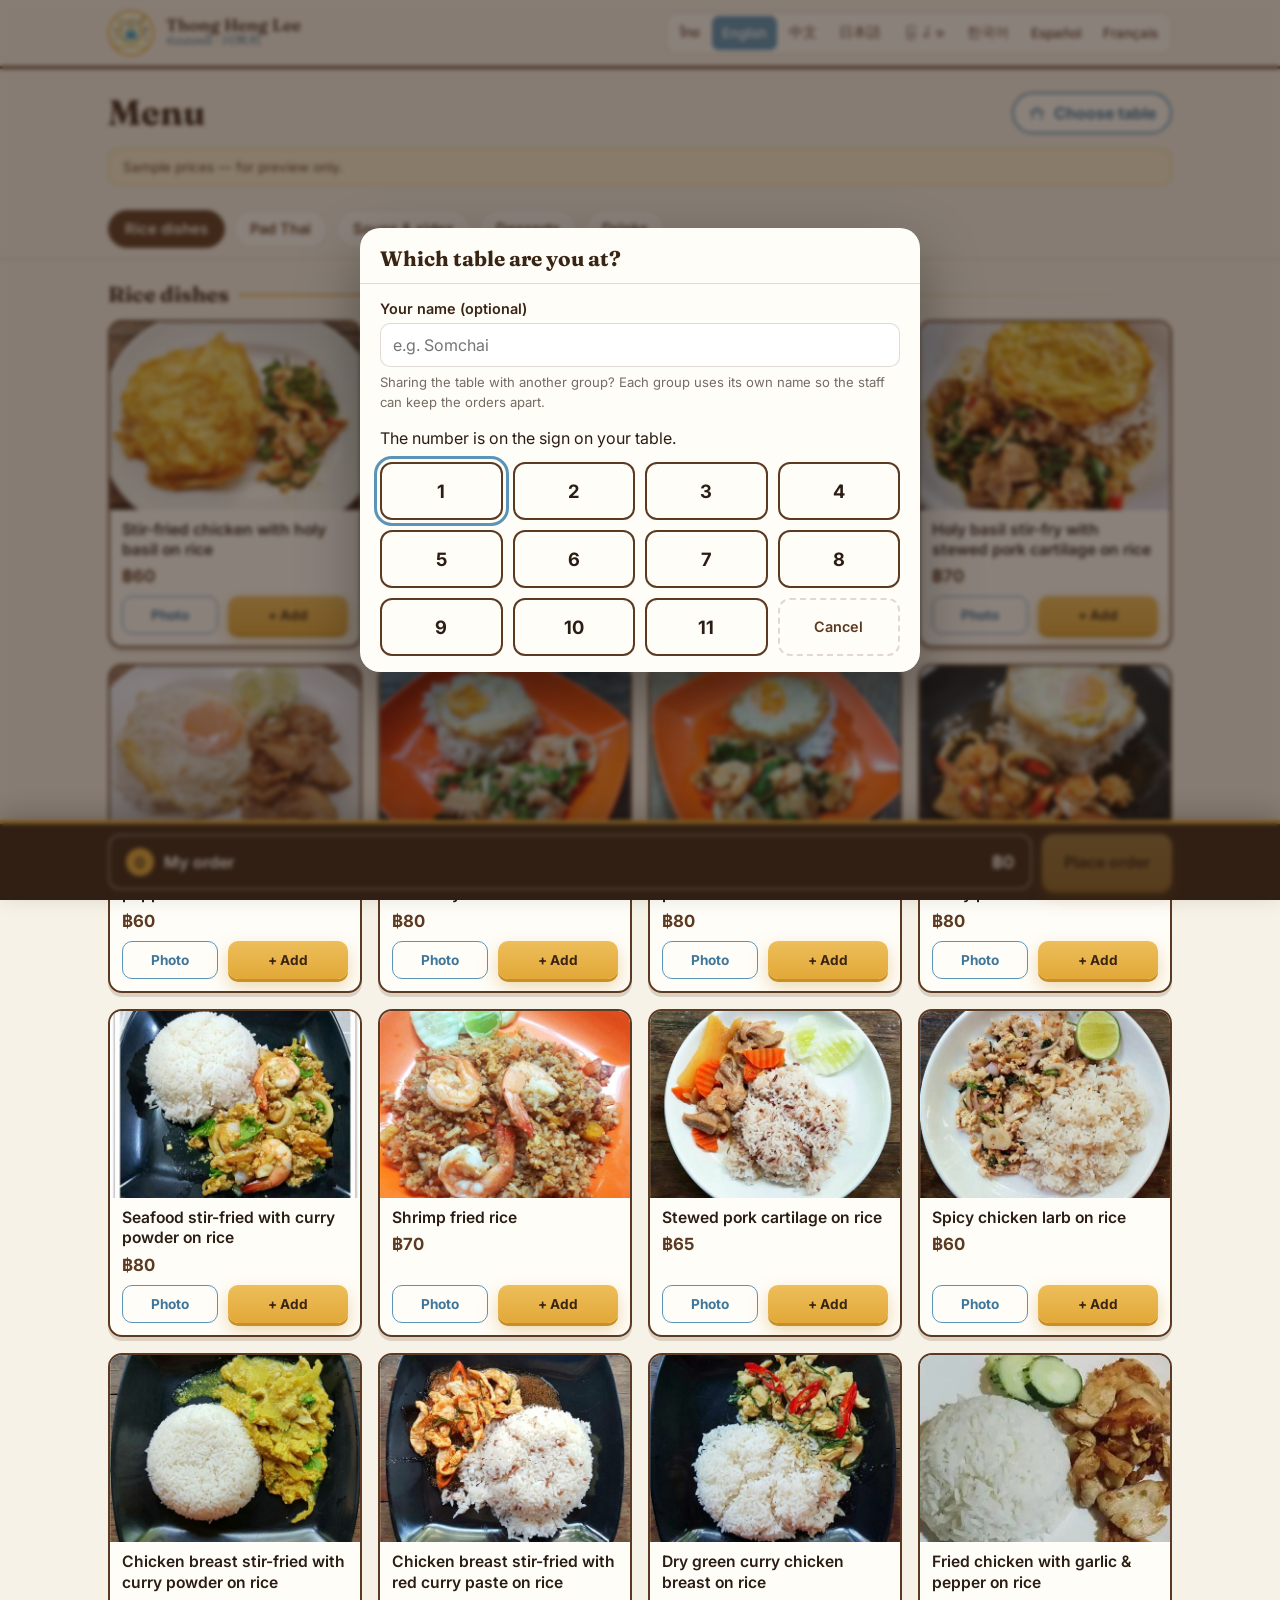
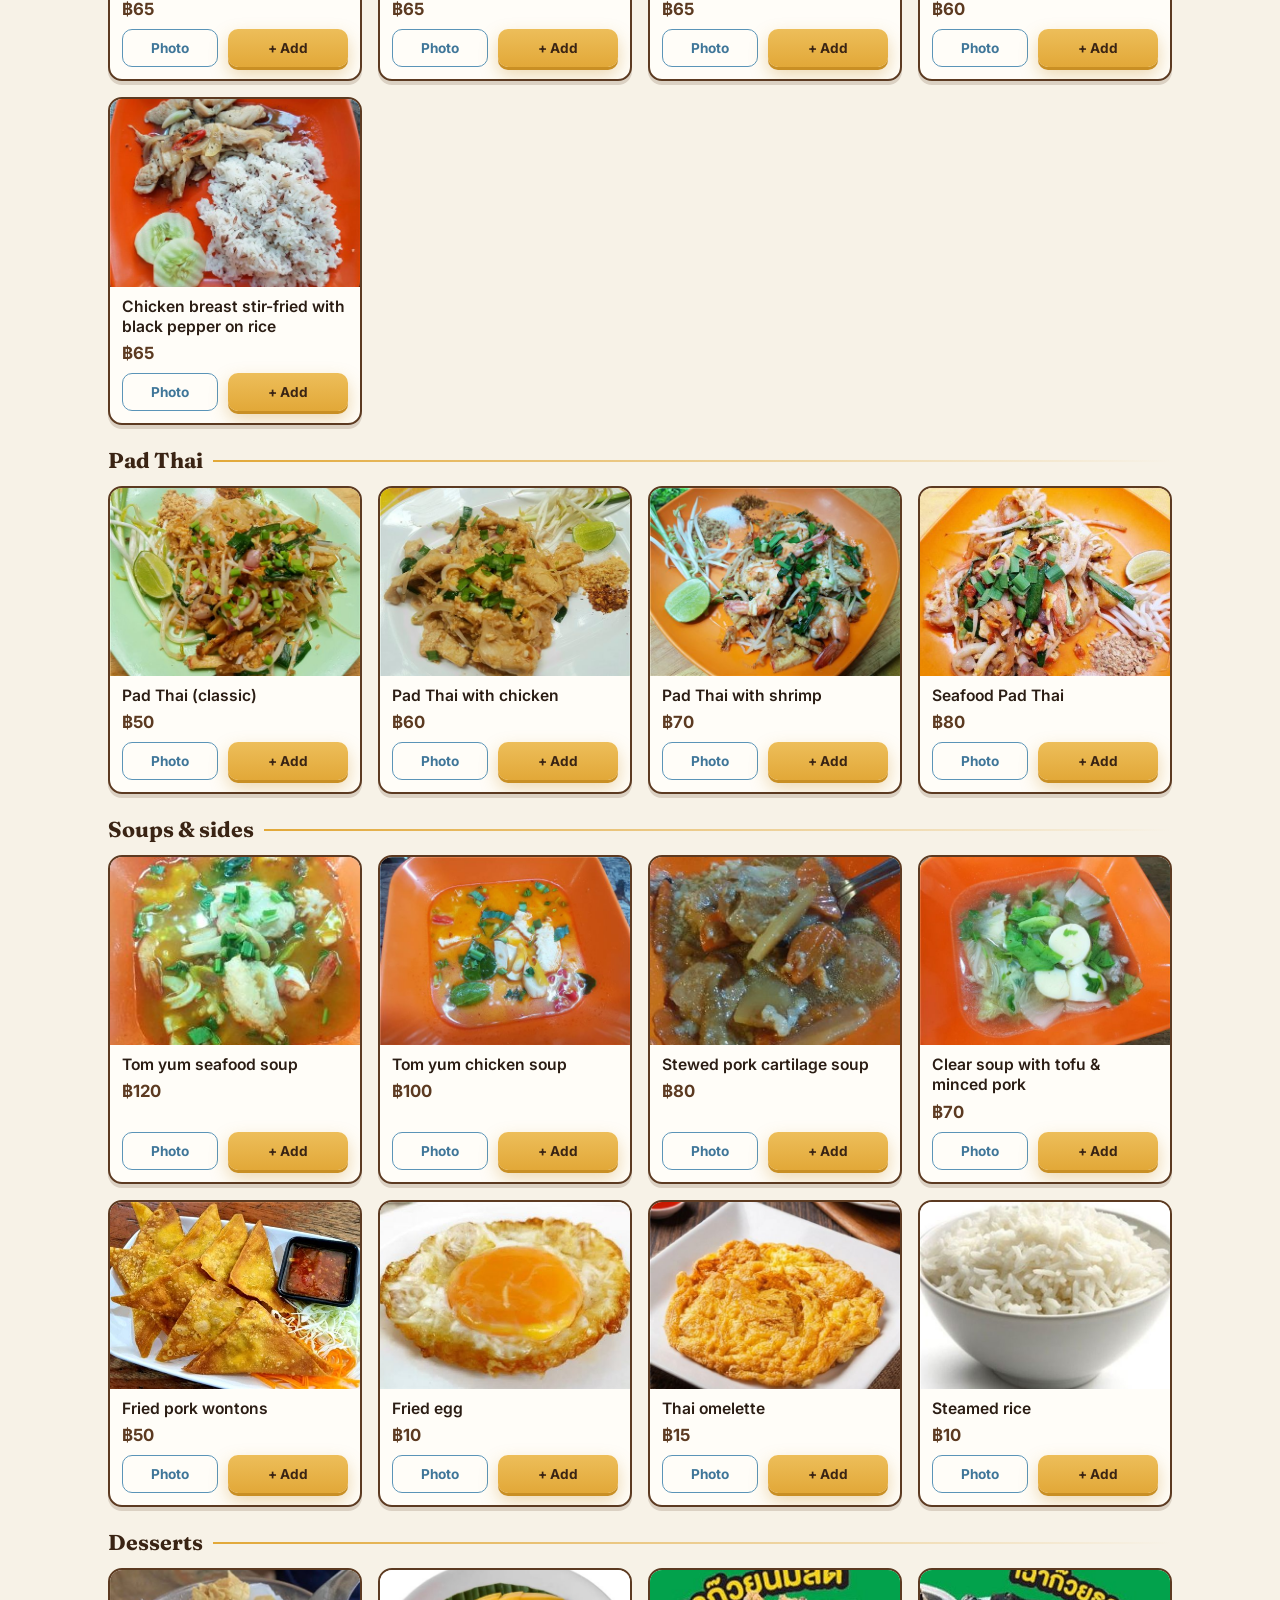
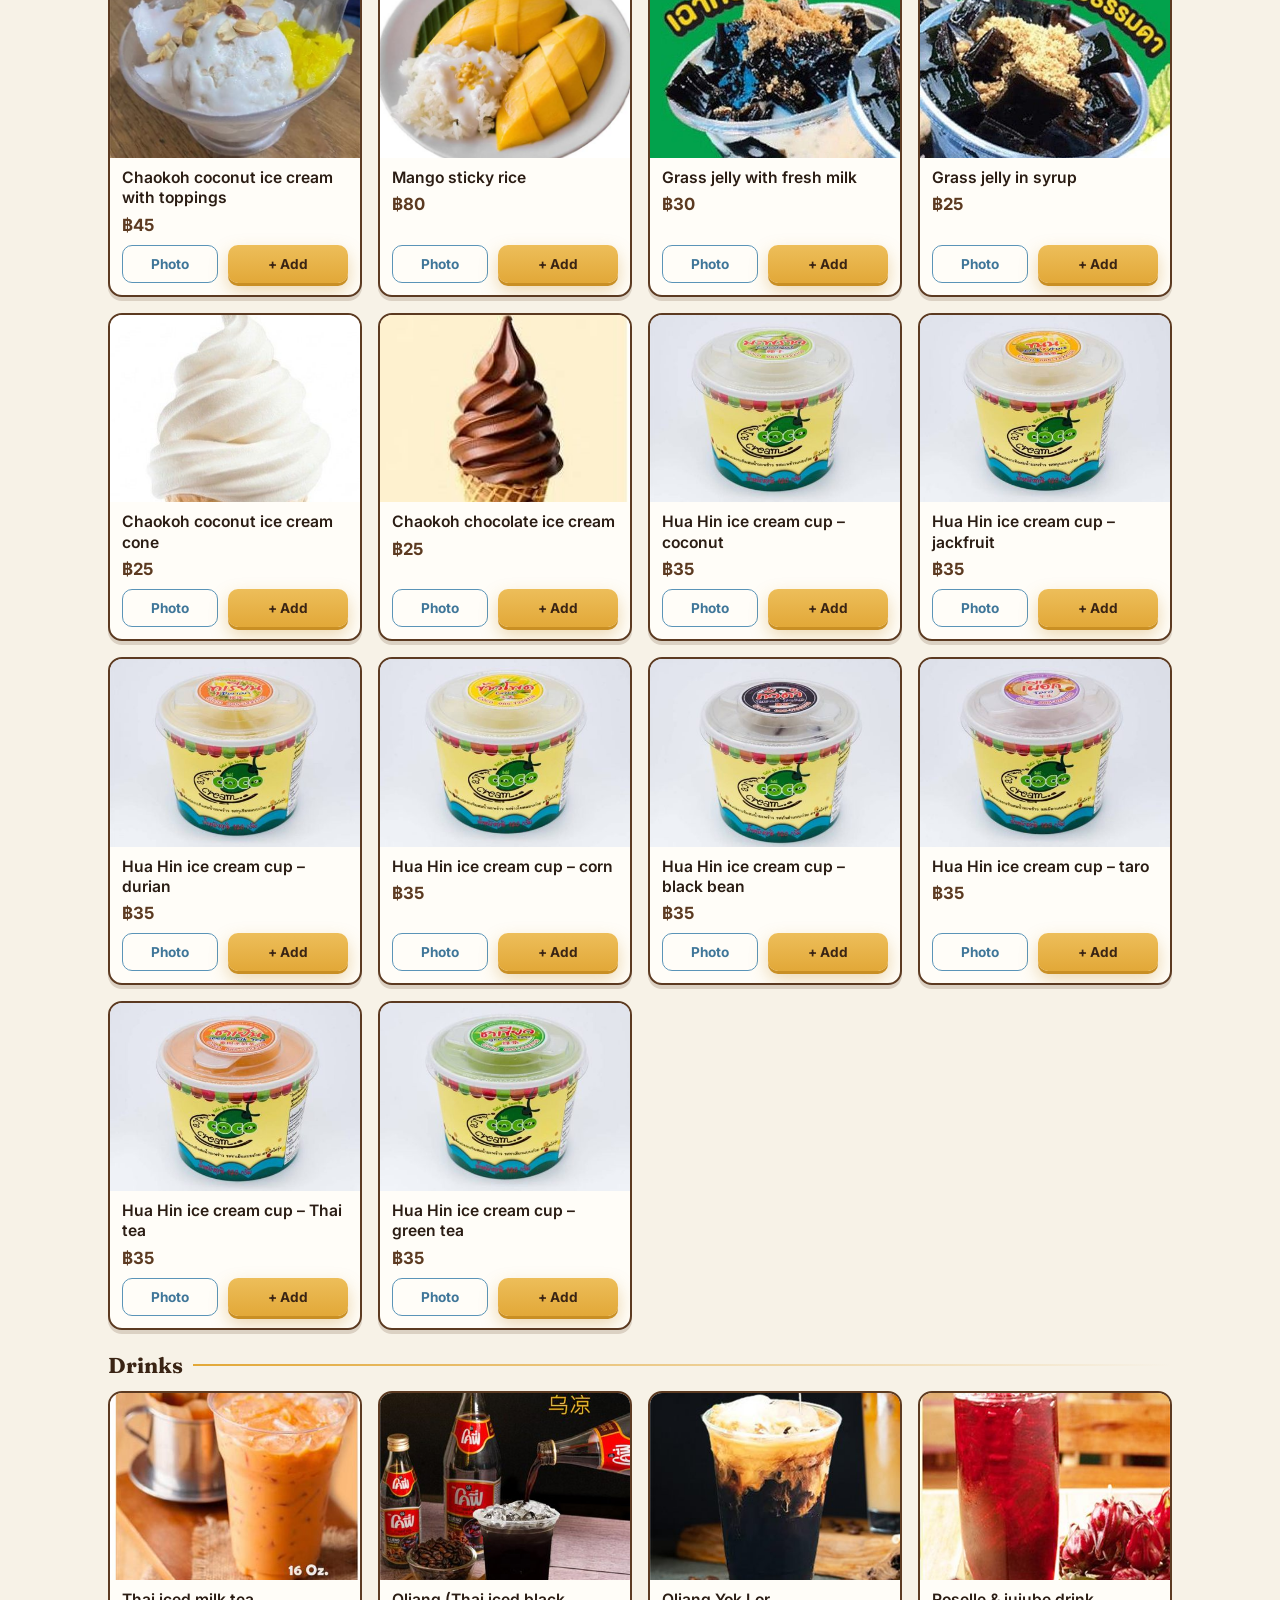
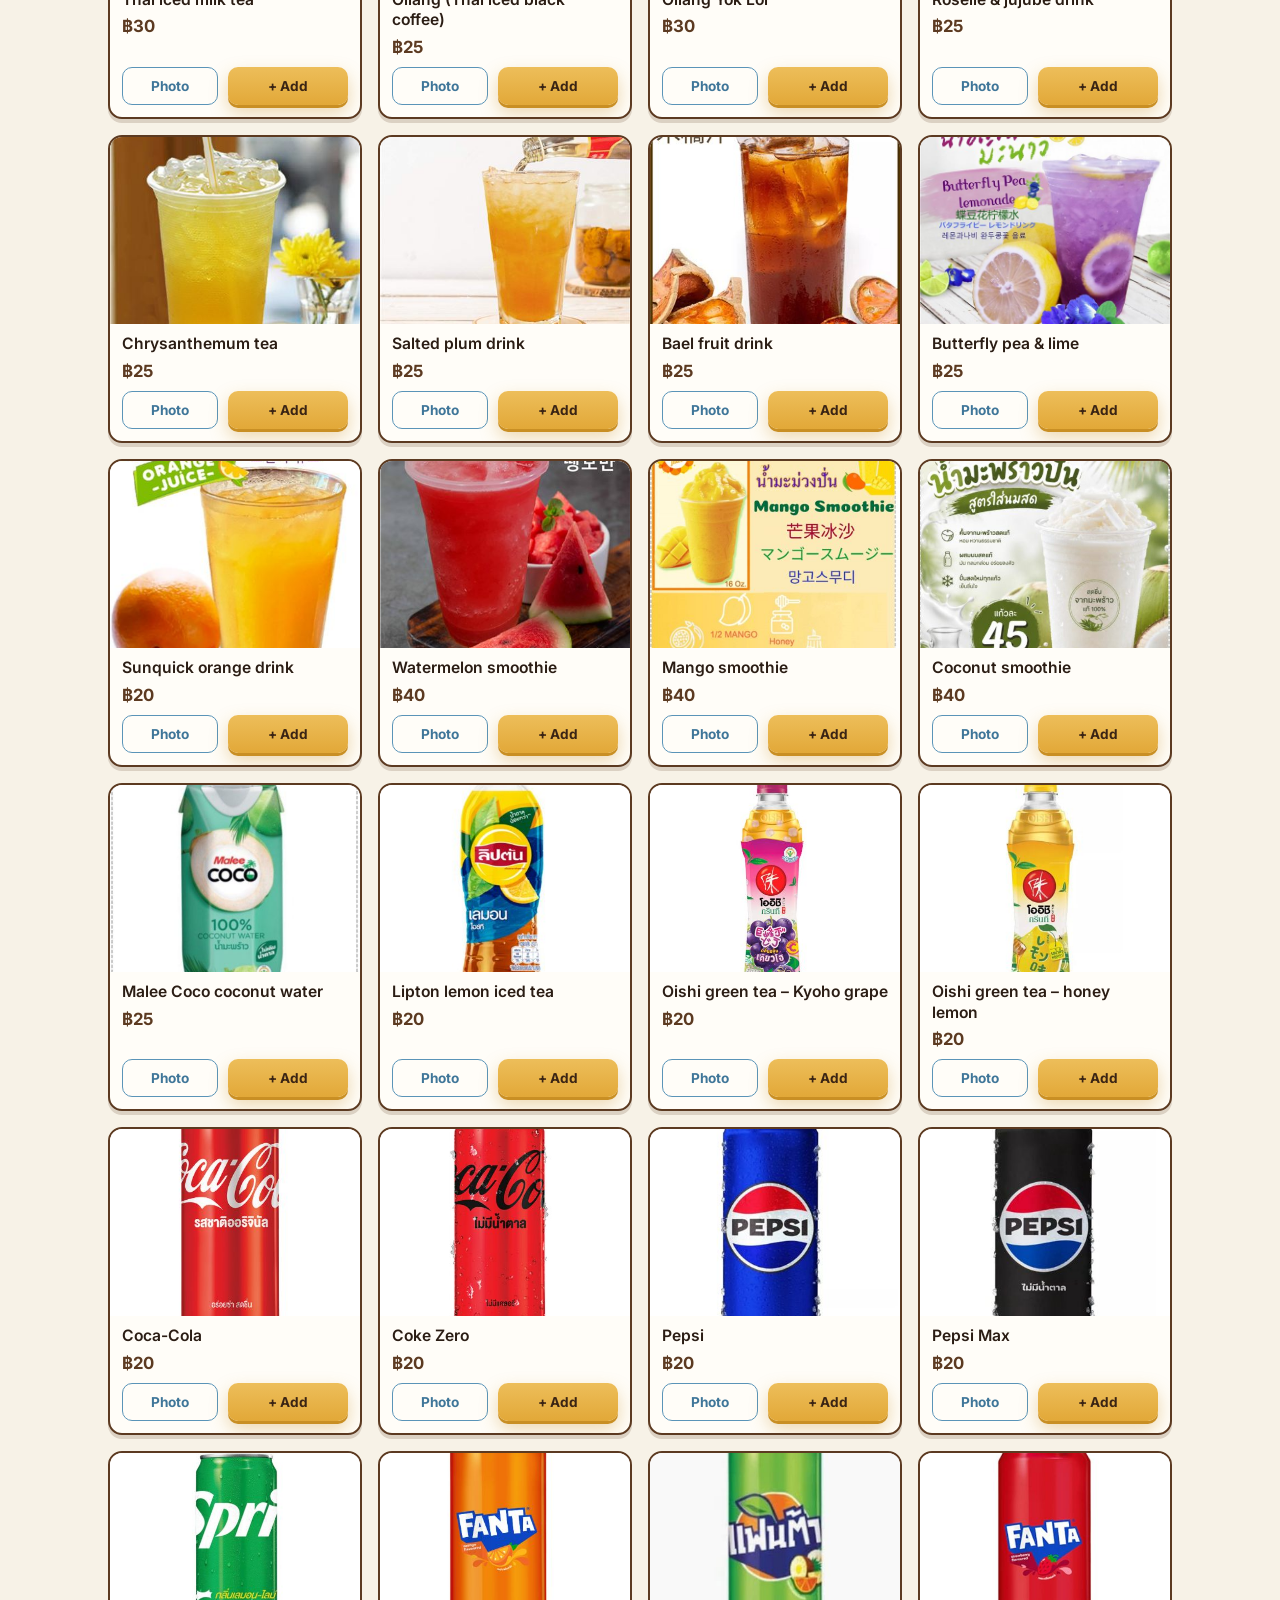
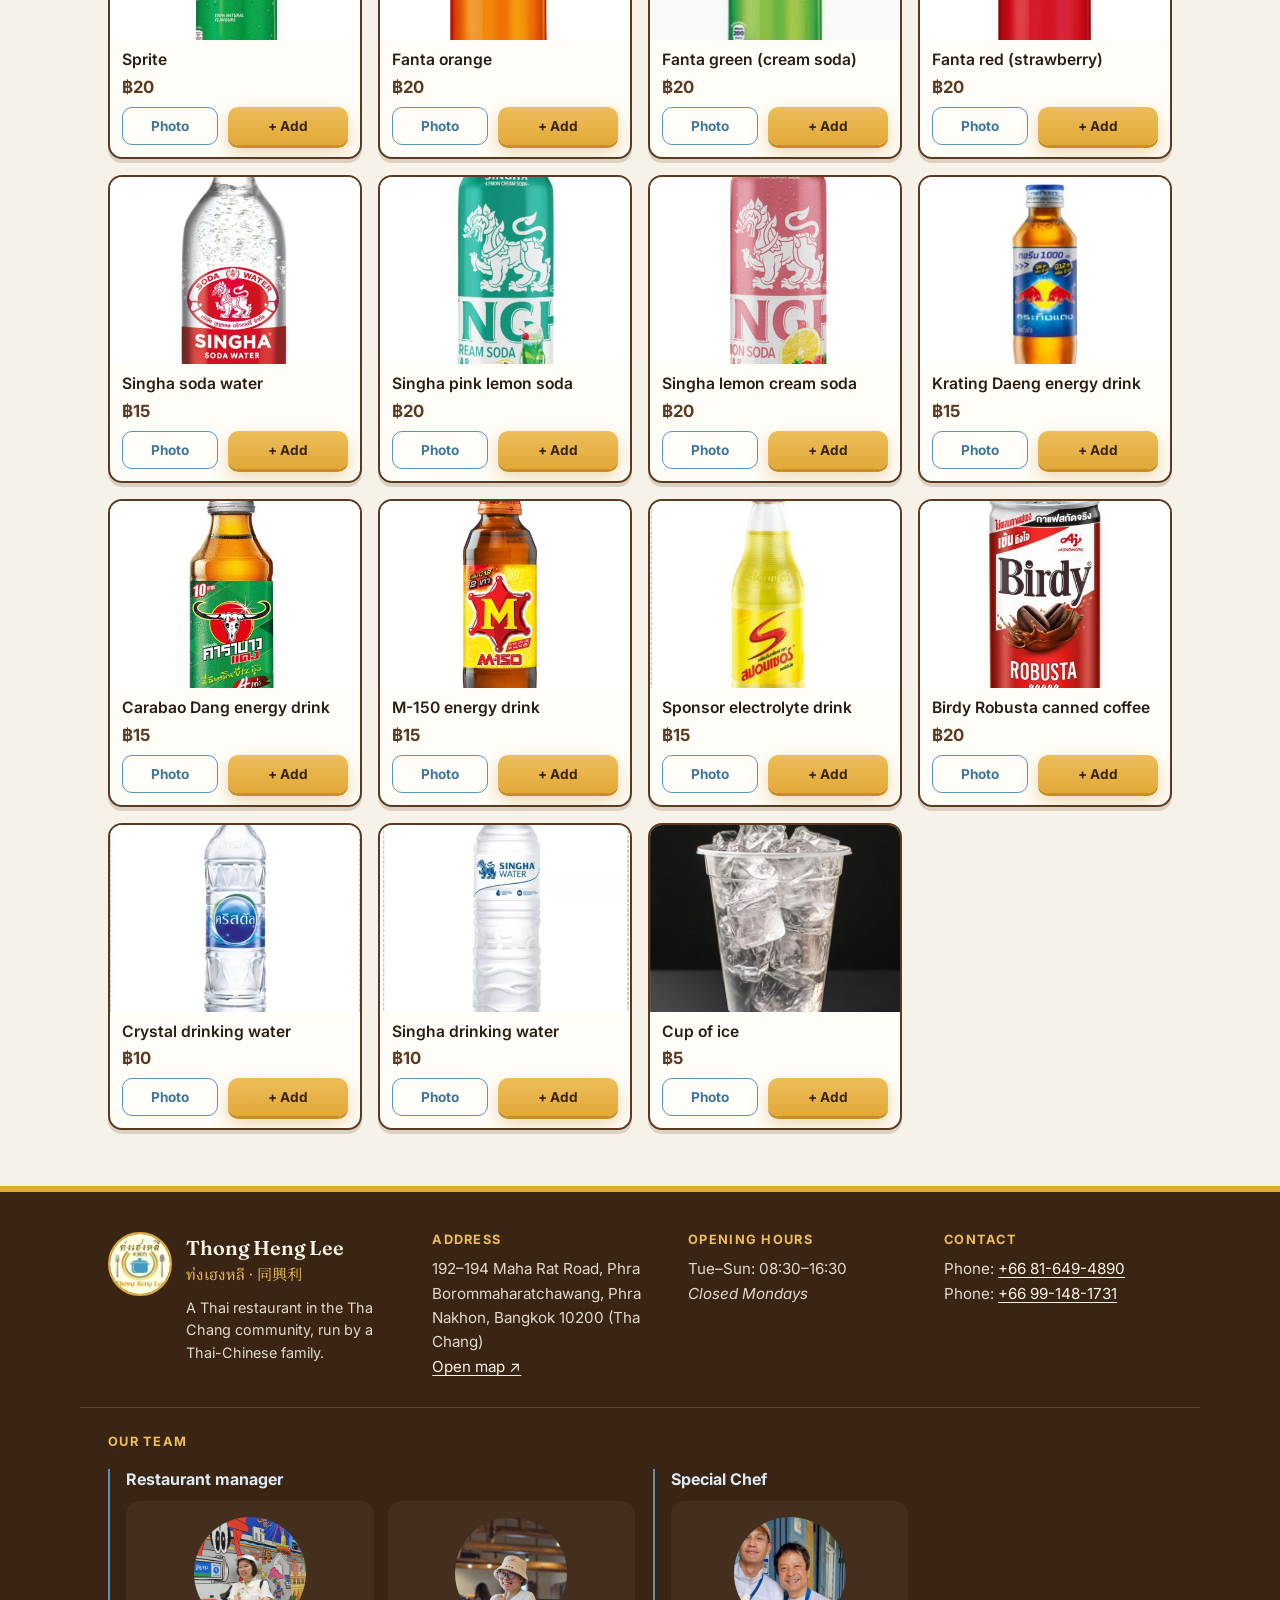
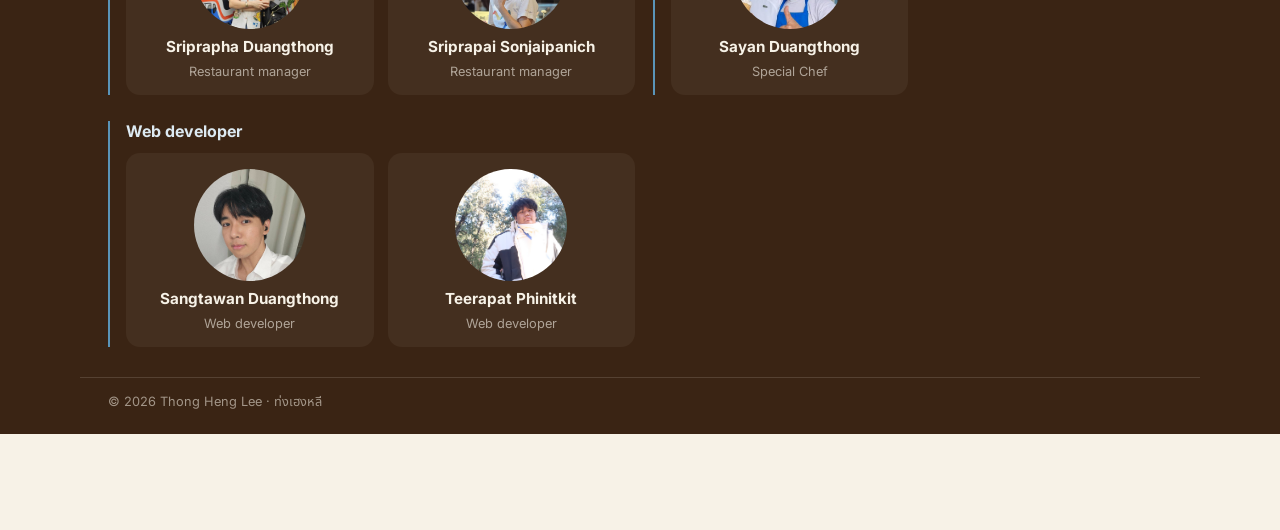
==== commit 8263b9ad: "Add QR-code ordering and the staff screen to the public site On the public host names the pages send" ====
--- a/menu.html
+++ b/menu.html
@@ -4,7 +4,7 @@
 <meta charset="UTF-8" />
 <meta name="viewport" content="width=device-width, initial-scale=1.0, viewport-fit=cover" />
 <title>Thong Heng Lee Menu</title>
-<meta name="description" content="ท่งเฮงหลี · เมนูอาหารพร้อมรูปและราคา · Thong Heng Lee menu with photos, in 8 languages">
+<meta name="description" content="ท่งเฮงหลี · เมนูและสั่งอาหารจากโต๊ะ · Thong Heng Lee table ordering">
 <link rel="preconnect" href="https://fonts.googleapis.com">
 <link rel="preconnect" href="https://fonts.gstatic.com" crossorigin>
 <link href="https://fonts.googleapis.com/css2?family=Fraunces:wght@500;600;700&family=Inter:wght@400;500;600;700&family=Noto+Sans+Thai:wght@400;500;600;700&family=Noto+Serif+Thai:wght@600;700&family=Noto+Sans+TC:wght@400;500;700&family=Noto+Sans+SC:wght@400;500;700&family=Noto+Sans+JP:wght@400;500;700&family=Noto+Sans+Myanmar:wght@400;500;700&family=Noto+Sans+KR:wght@400;500;700&family=Noto+Serif+KR:wght@600;700&family=Noto+Serif+TC:wght@600;700&family=Noto+Serif+SC:wght@600;700&family=Noto+Serif+JP:wght@600;700&display=swap" rel="stylesheet">
@@ -203,6 +203,7 @@
     </button>
   </div>
   <p class="notice" id="sampleNotice" data-i18n="sample" hidden></p>
+  <p class="notice" id="orderNotice" role="status" hidden></p>
 </main>
 
 <nav class="cats" aria-label="Categories"><div class="wrap cats-row" id="cats"></div></nav>
--- a/assets/css/site.css
+++ b/assets/css/site.css
@@ -150,8 +150,10 @@
 }
 .member strong { overflow-wrap: anywhere; }
 
-/* Public website (view-only): no ordering or staff controls. */
-.view-only .staff-link,
+/* Public website: no staff link; ordering controls appear only once menu.js has confirmed a
+   table QR code (it then removes .view-only). The table comes from the code, so the chip is a label. */
+.public-site .staff-link { display: none !important; }
+.public-site #tableChip { pointer-events: none; }
 .view-only .order-bar,
 .view-only #tableChip,
 .view-only #photoAdd,
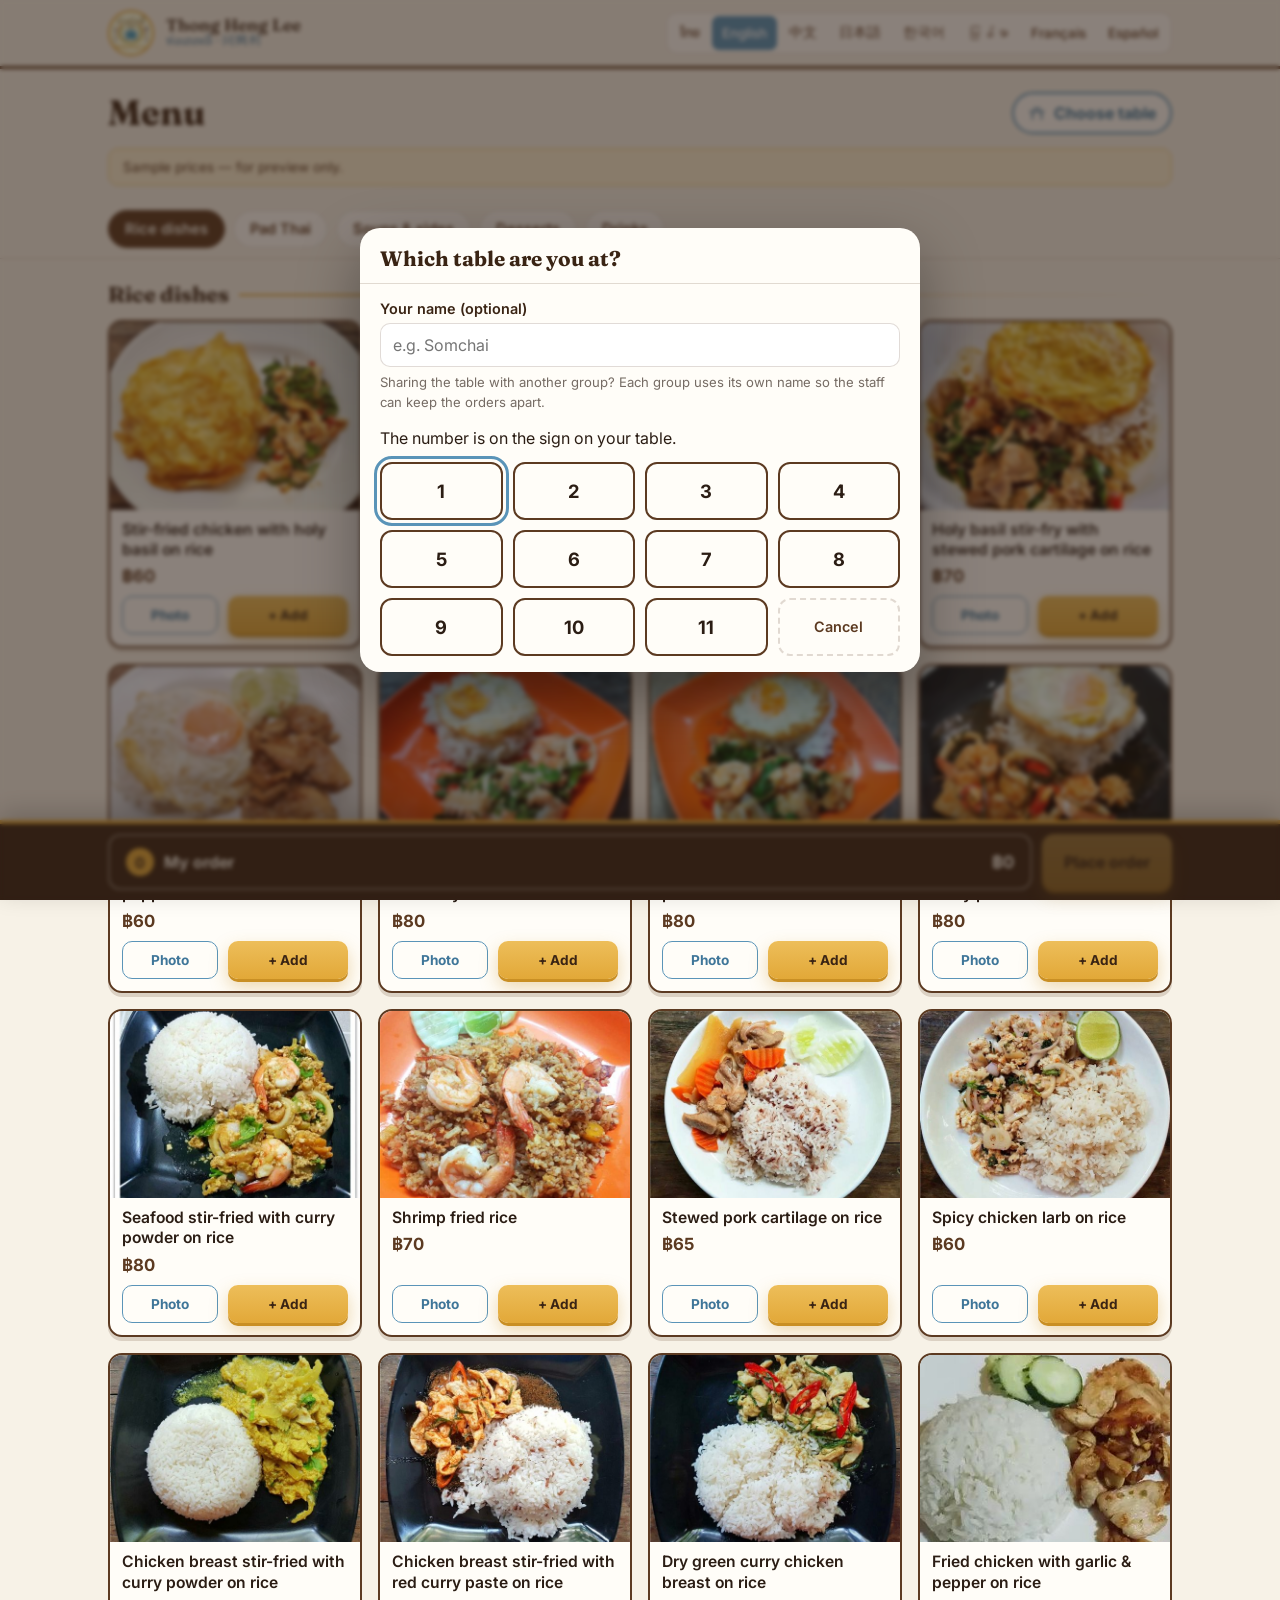
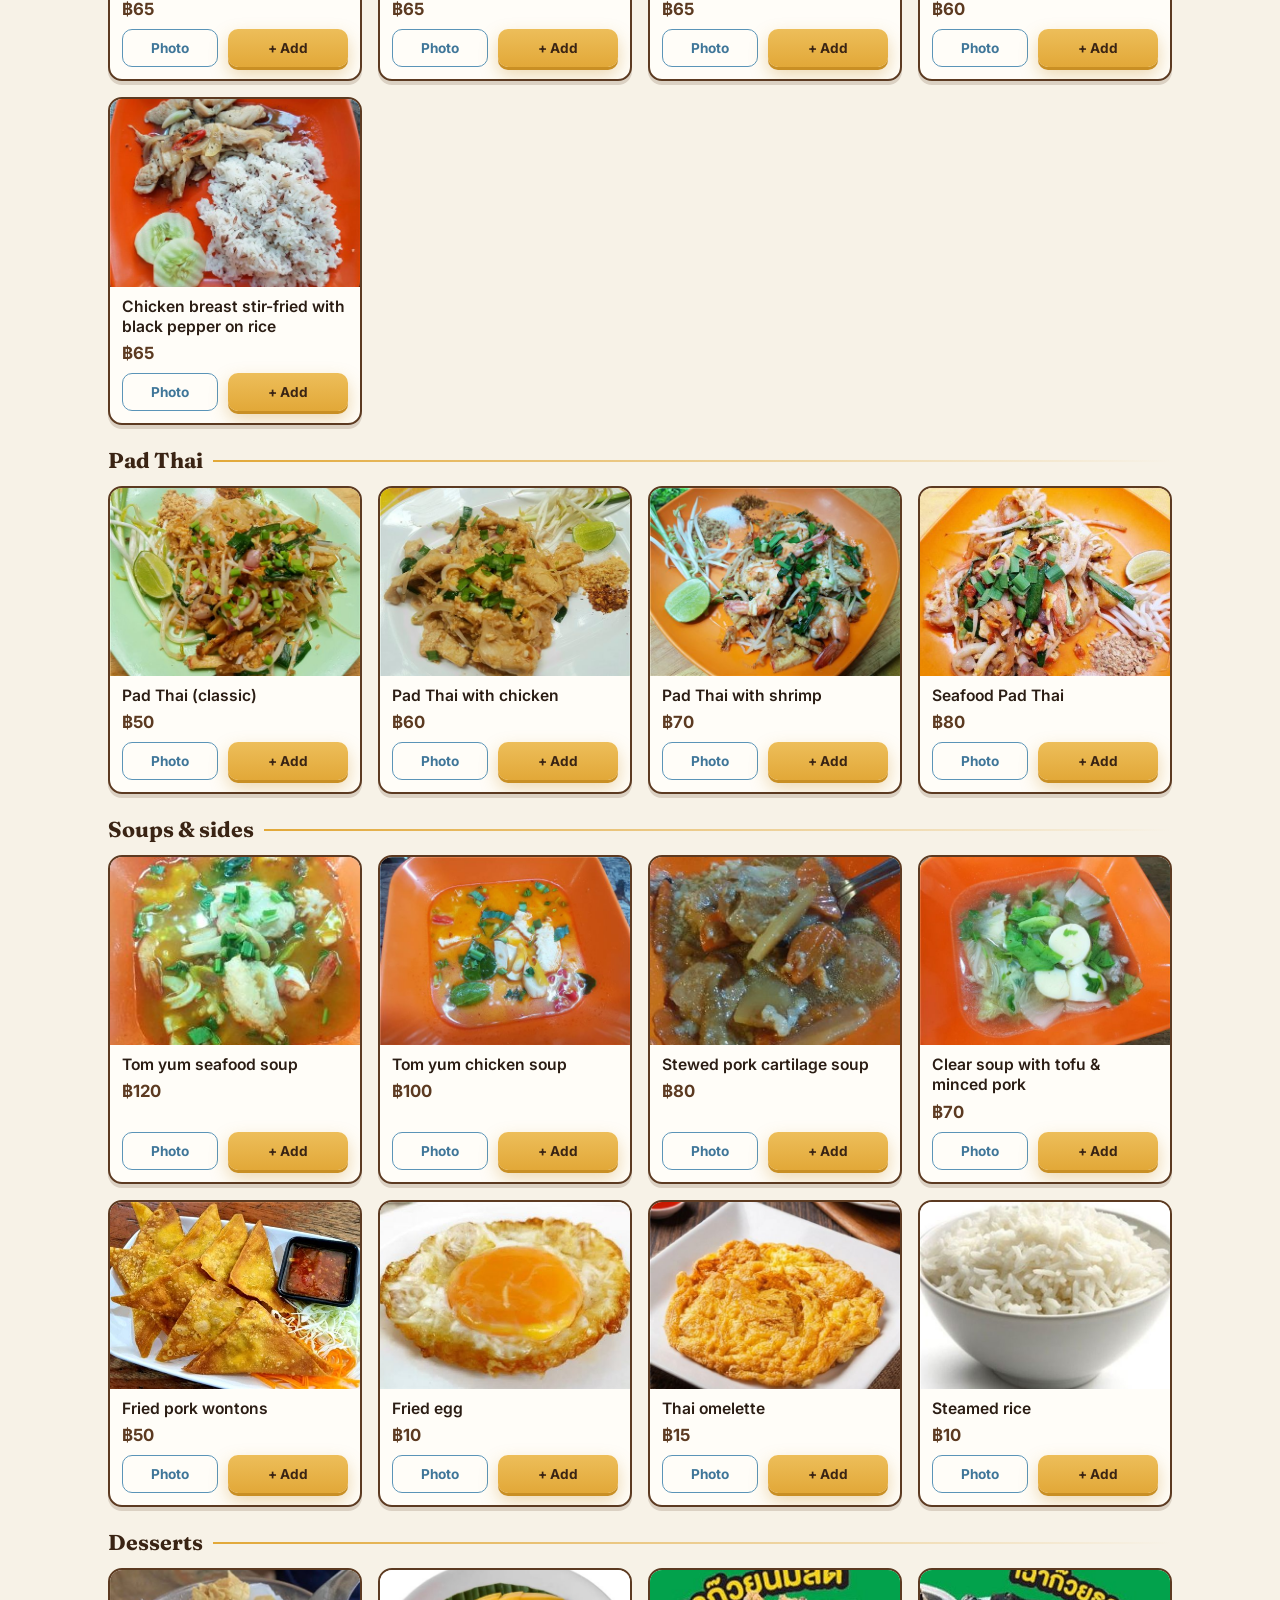
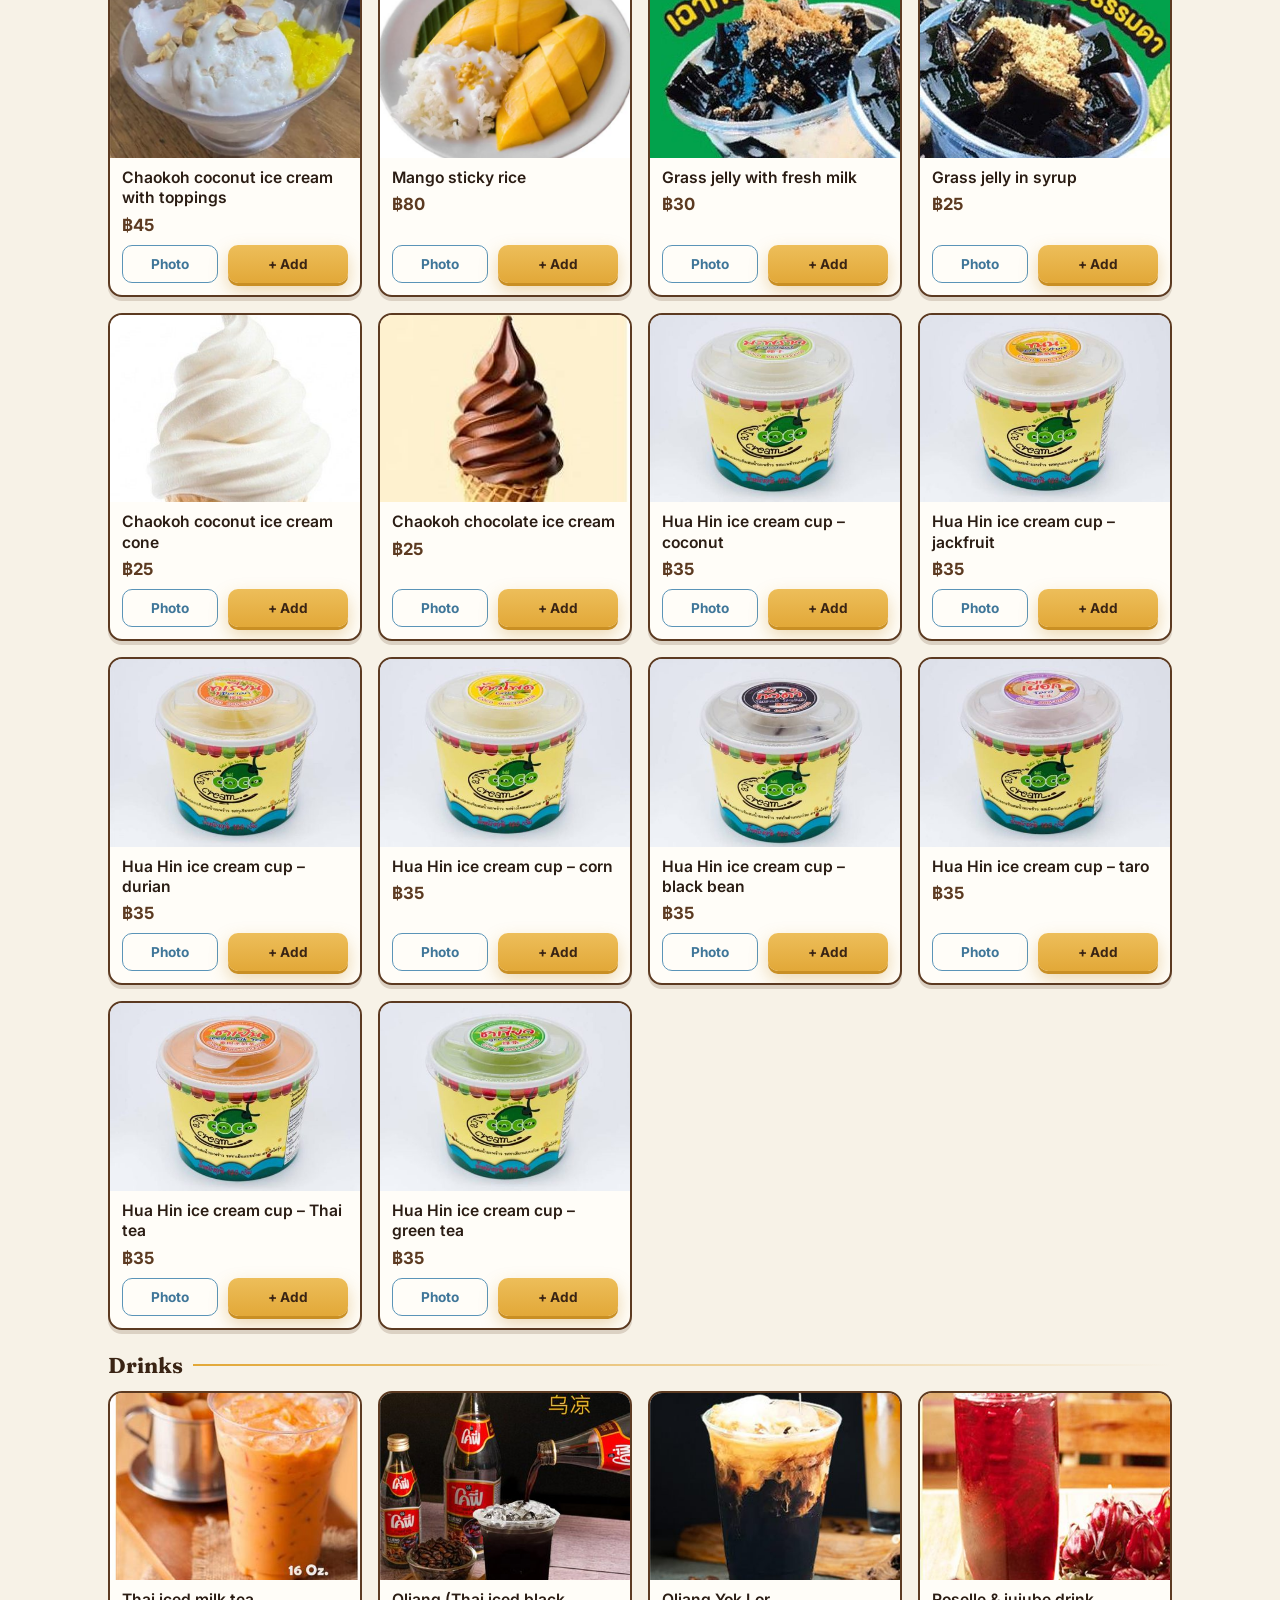
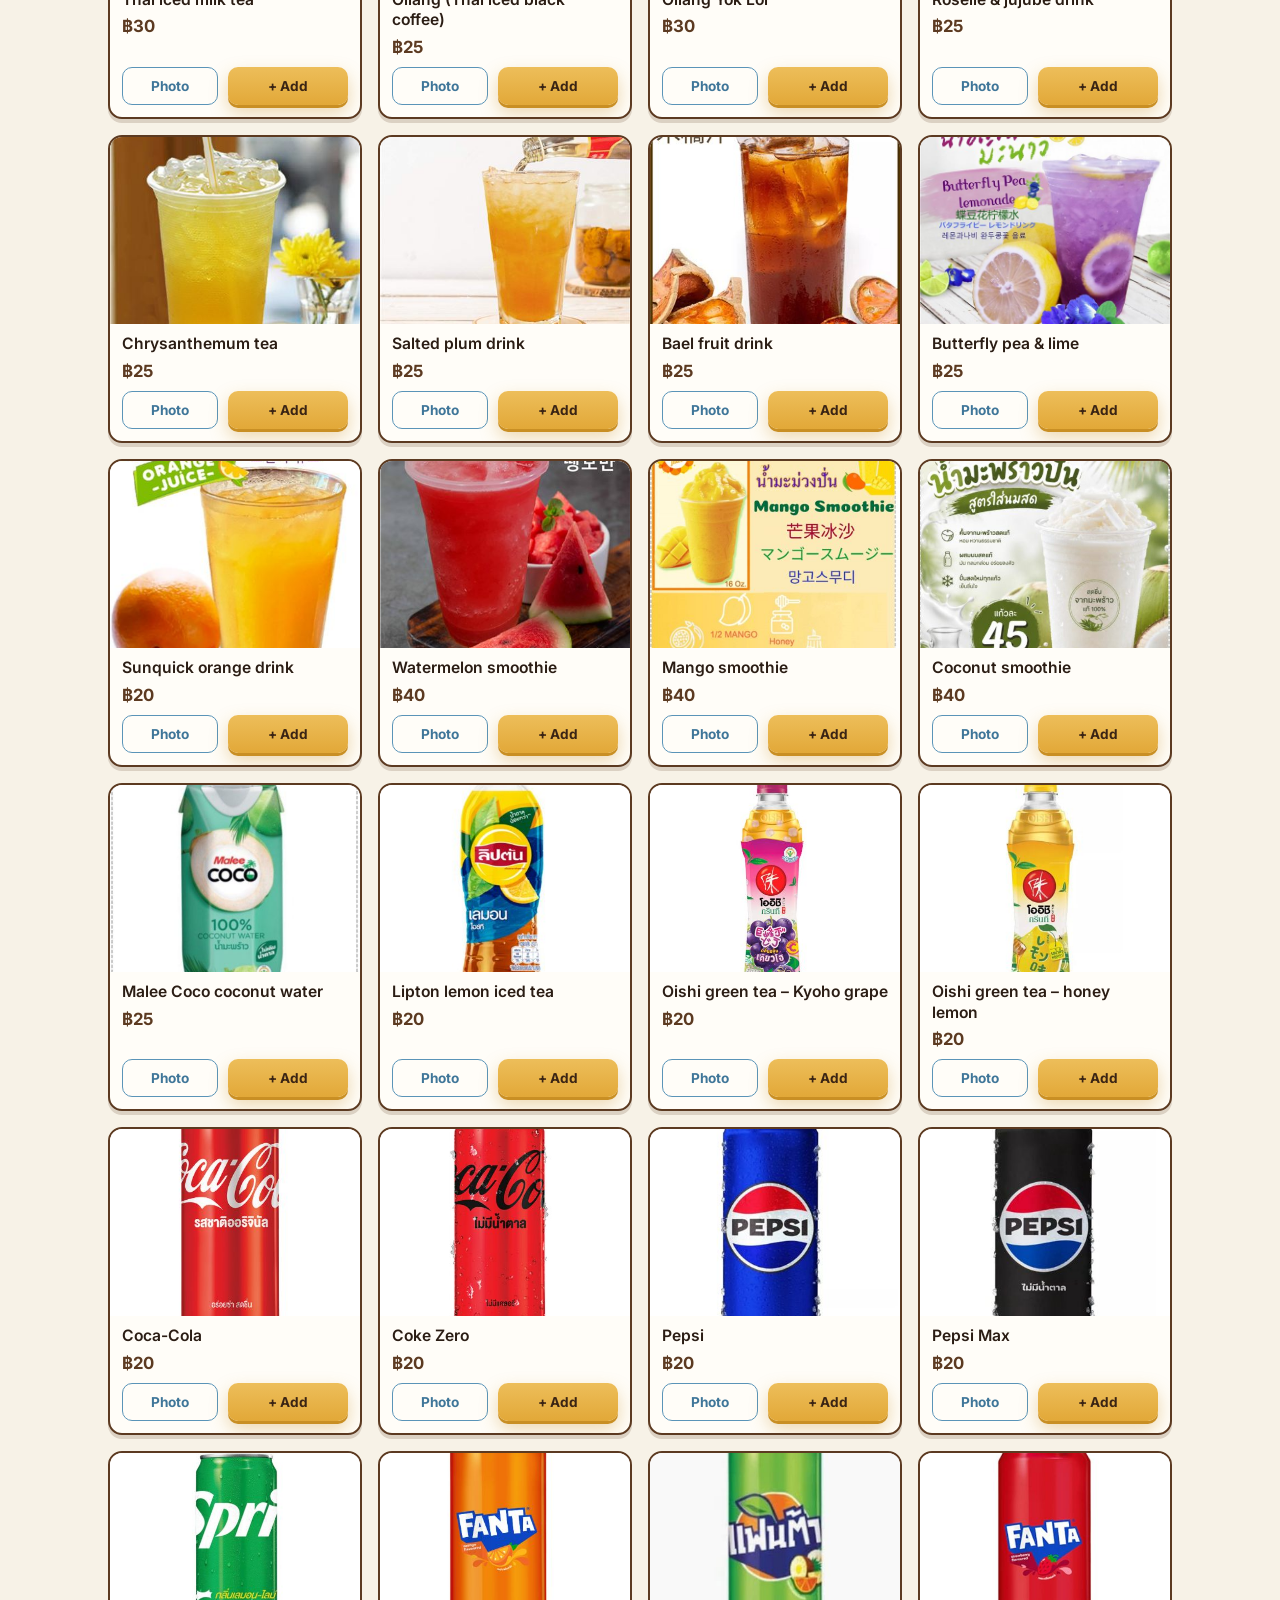
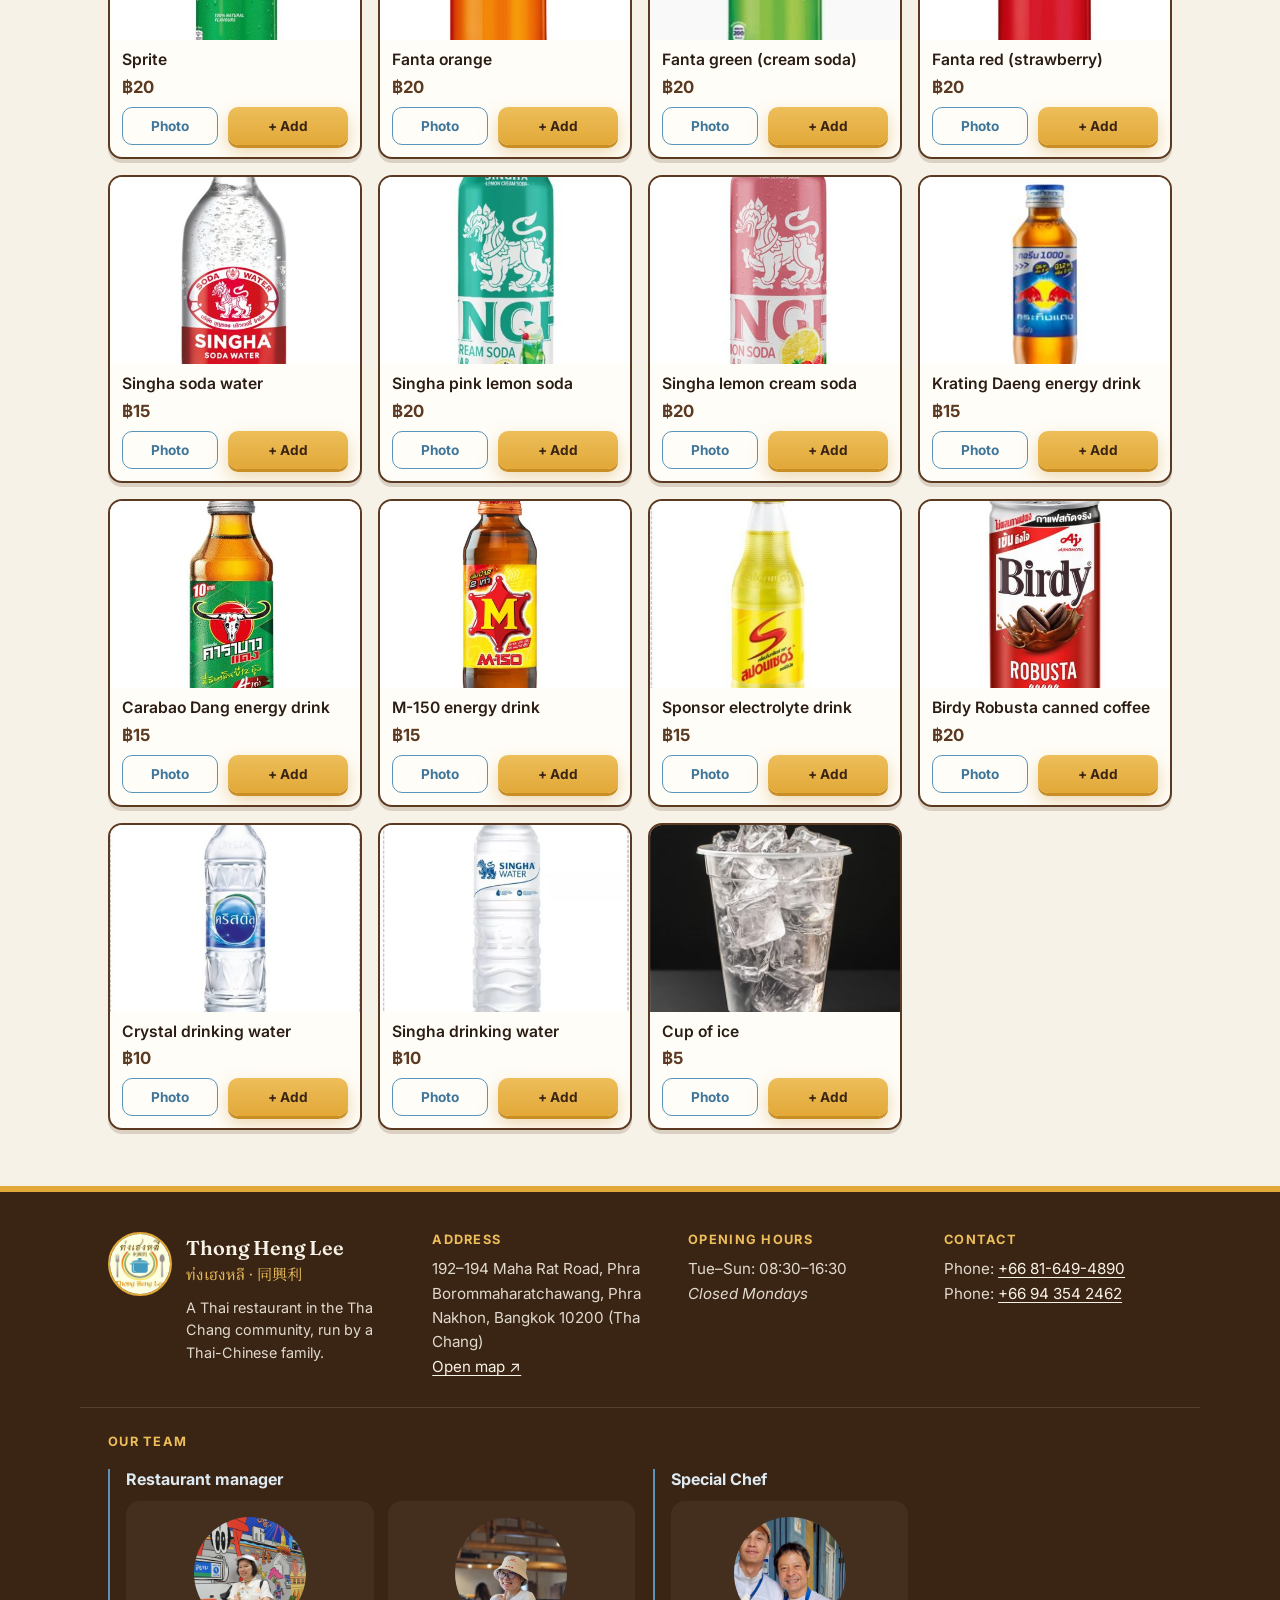
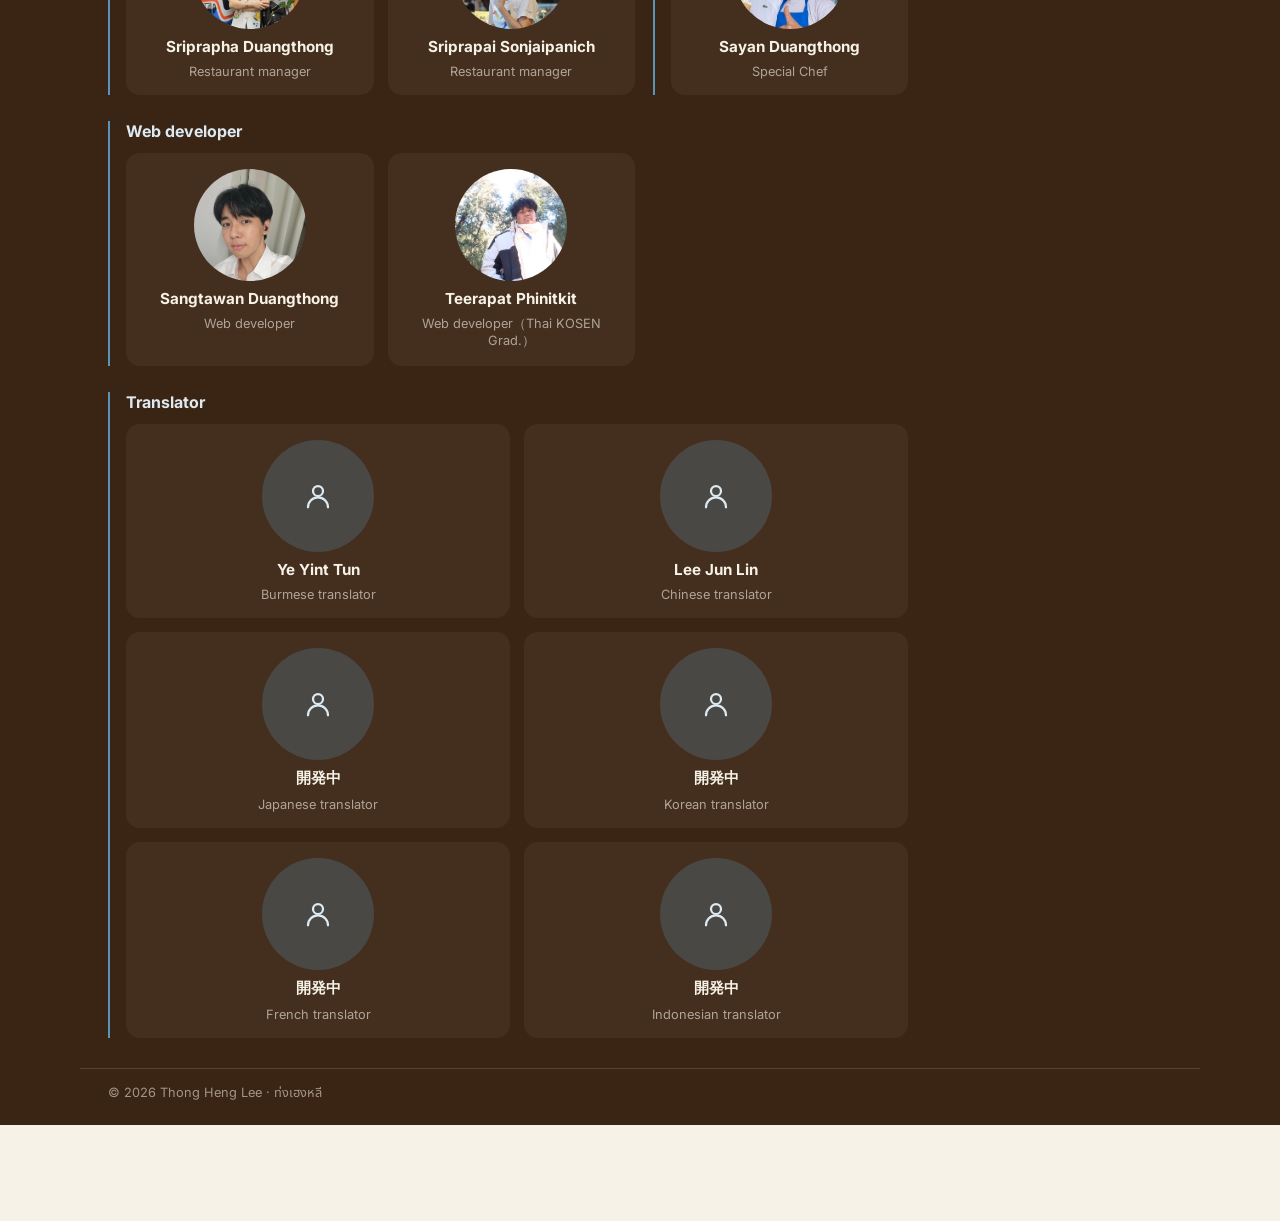
==== commit 6d9bb873: "Reorder language selector: th en zh ja ko my fr es Co-Authored-By: Claude Sonnet 5.5 <noreply@anthro" ====
--- a/menu.html
+++ b/menu.html
@@ -186,10 +186,10 @@
       <button type="button" data-lang="en">English</button>
       <button type="button" data-lang="zh-Hans">中文</button>
       <button type="button" data-lang="ja">日本語</button>
+      <button type="button" data-lang="ko">한국어</button>
       <button type="button" data-lang="my">မြန်မာ</button>
-      <button type="button" data-lang="ko">한국어</button>
+      <button type="button" data-lang="fr">Français</button>
       <button type="button" data-lang="es">Español</button>
-      <button type="button" data-lang="fr">Français</button>
     </nav>
   </div>
 </header>
--- a/assets/css/site.css
+++ b/assets/css/site.css
@@ -138,21 +138,23 @@
 .team-group-management { grid-column: 1 / 3; grid-row: 1; }
 .team-group-kitchen { grid-column: 3; grid-row: 1; }
 .team-group-development { grid-column: 1 / 3; grid-row: 2; }
+.team-group-translator { grid-column: 1 / 4; grid-row: 3; }
+.team-group-translator .team-grid { grid-template-columns: repeat(3, minmax(0, 1fr)); }
 .team-group h4 { margin: 0 0 12px; color: var(--sky-soft); }
 .team-group .team-grid { grid-template-columns: repeat(2, minmax(0, 1fr)); }
 .team-group-kitchen .team-grid { grid-template-columns: minmax(0, 1fr); }
 .team-group .member { min-width: 0; height: 100%; }
 @media (max-width: 560px) {
   .team-layout { grid-template-columns: minmax(0, 1fr); gap: 24px; }
-  .team-group-management, .team-group-kitchen, .team-group-development { grid-column: 1; grid-row: auto; }
+  .team-group-management, .team-group-kitchen, .team-group-development, .team-group-translator { grid-column: 1; grid-row: auto; }
+  .team-group-translator .team-grid { grid-template-columns: repeat(2, minmax(0, 1fr)); }
   .team-group-kitchen .team-grid { grid-template-columns: repeat(2, minmax(0, 1fr)); }
   .member .avatar { width: 88px; height: 88px; }
 }
 .member strong { overflow-wrap: anywhere; }
 
-/* Public website: no staff link; ordering controls appear only once menu.js has confirmed a
-   table QR code (it then removes .view-only). The table comes from the code, so the chip is a label. */
-.public-site .staff-link { display: none !important; }
+/* Public website: ordering controls appear only once menu.js has confirmed a table QR code
+   (it then removes .view-only). The table comes from the code, so the chip is a label. */
 .public-site #tableChip { pointer-events: none; }
 .view-only .order-bar,
 .view-only #tableChip,
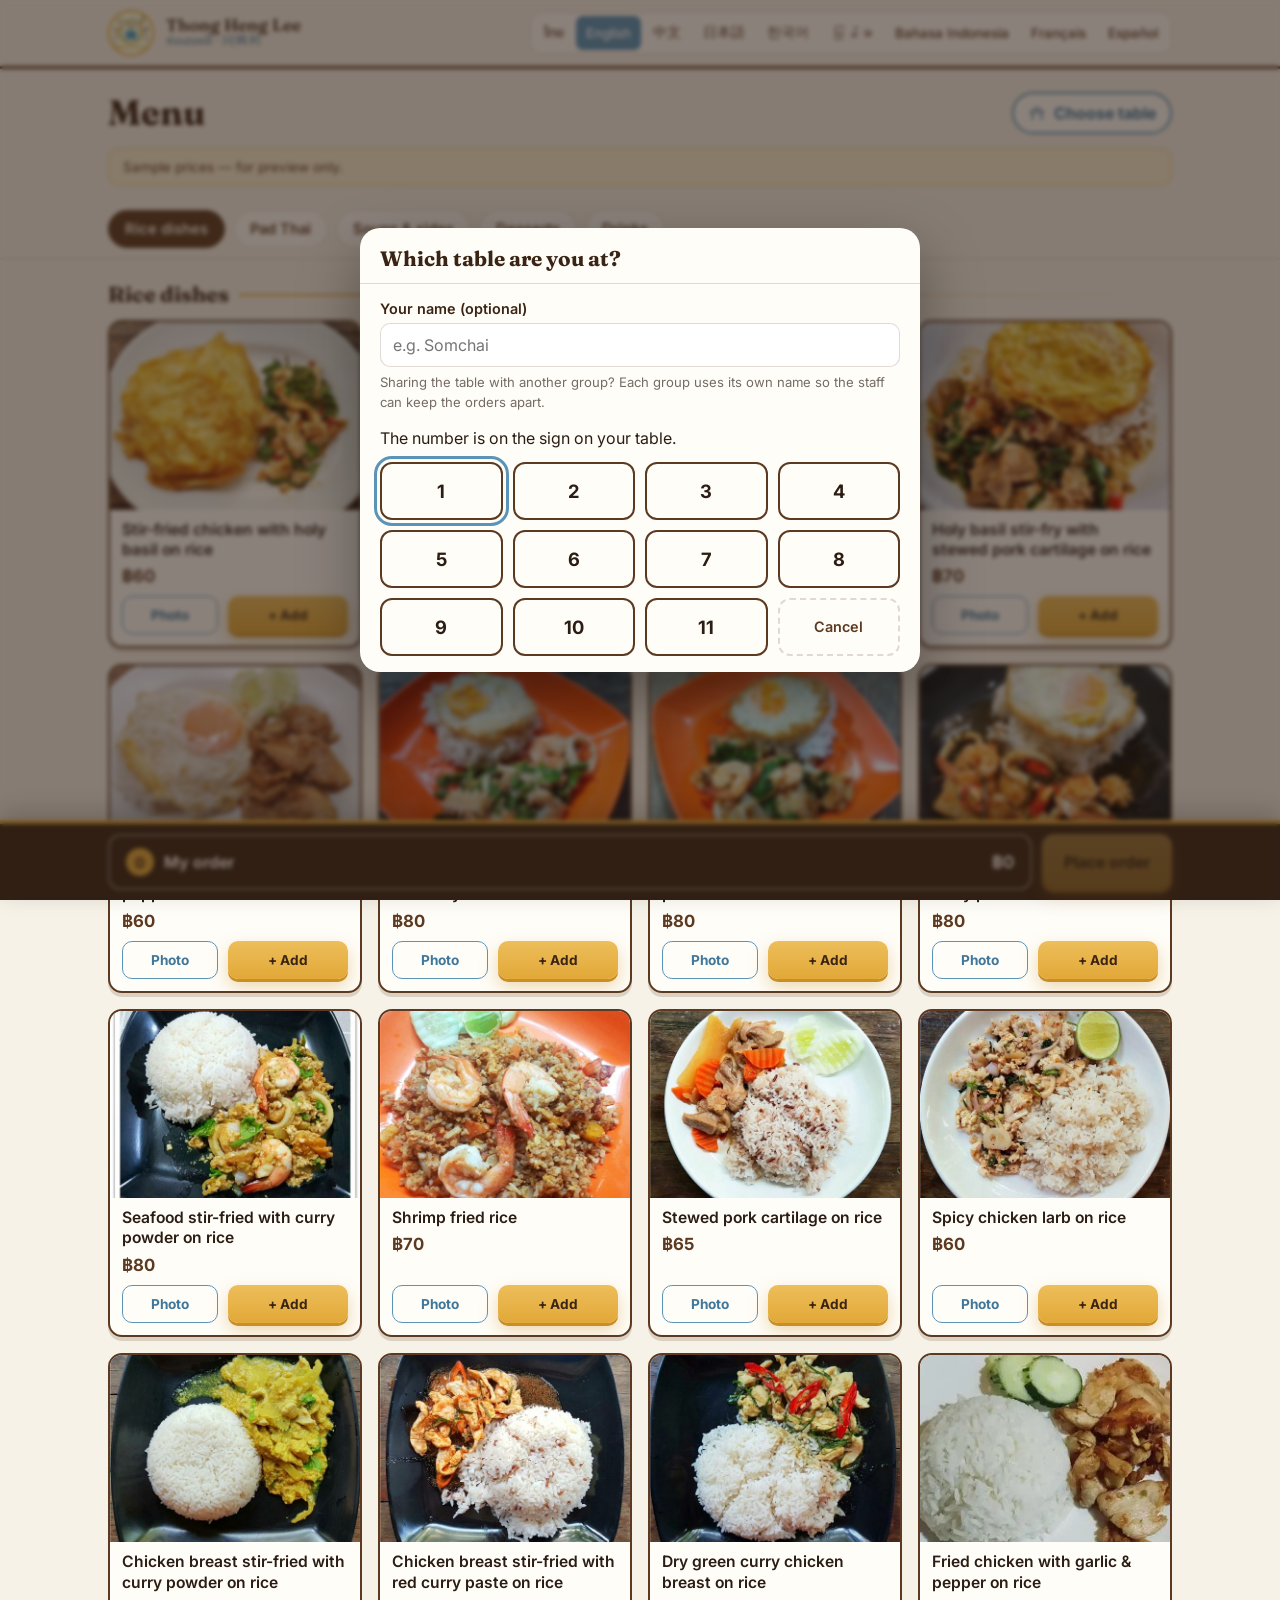
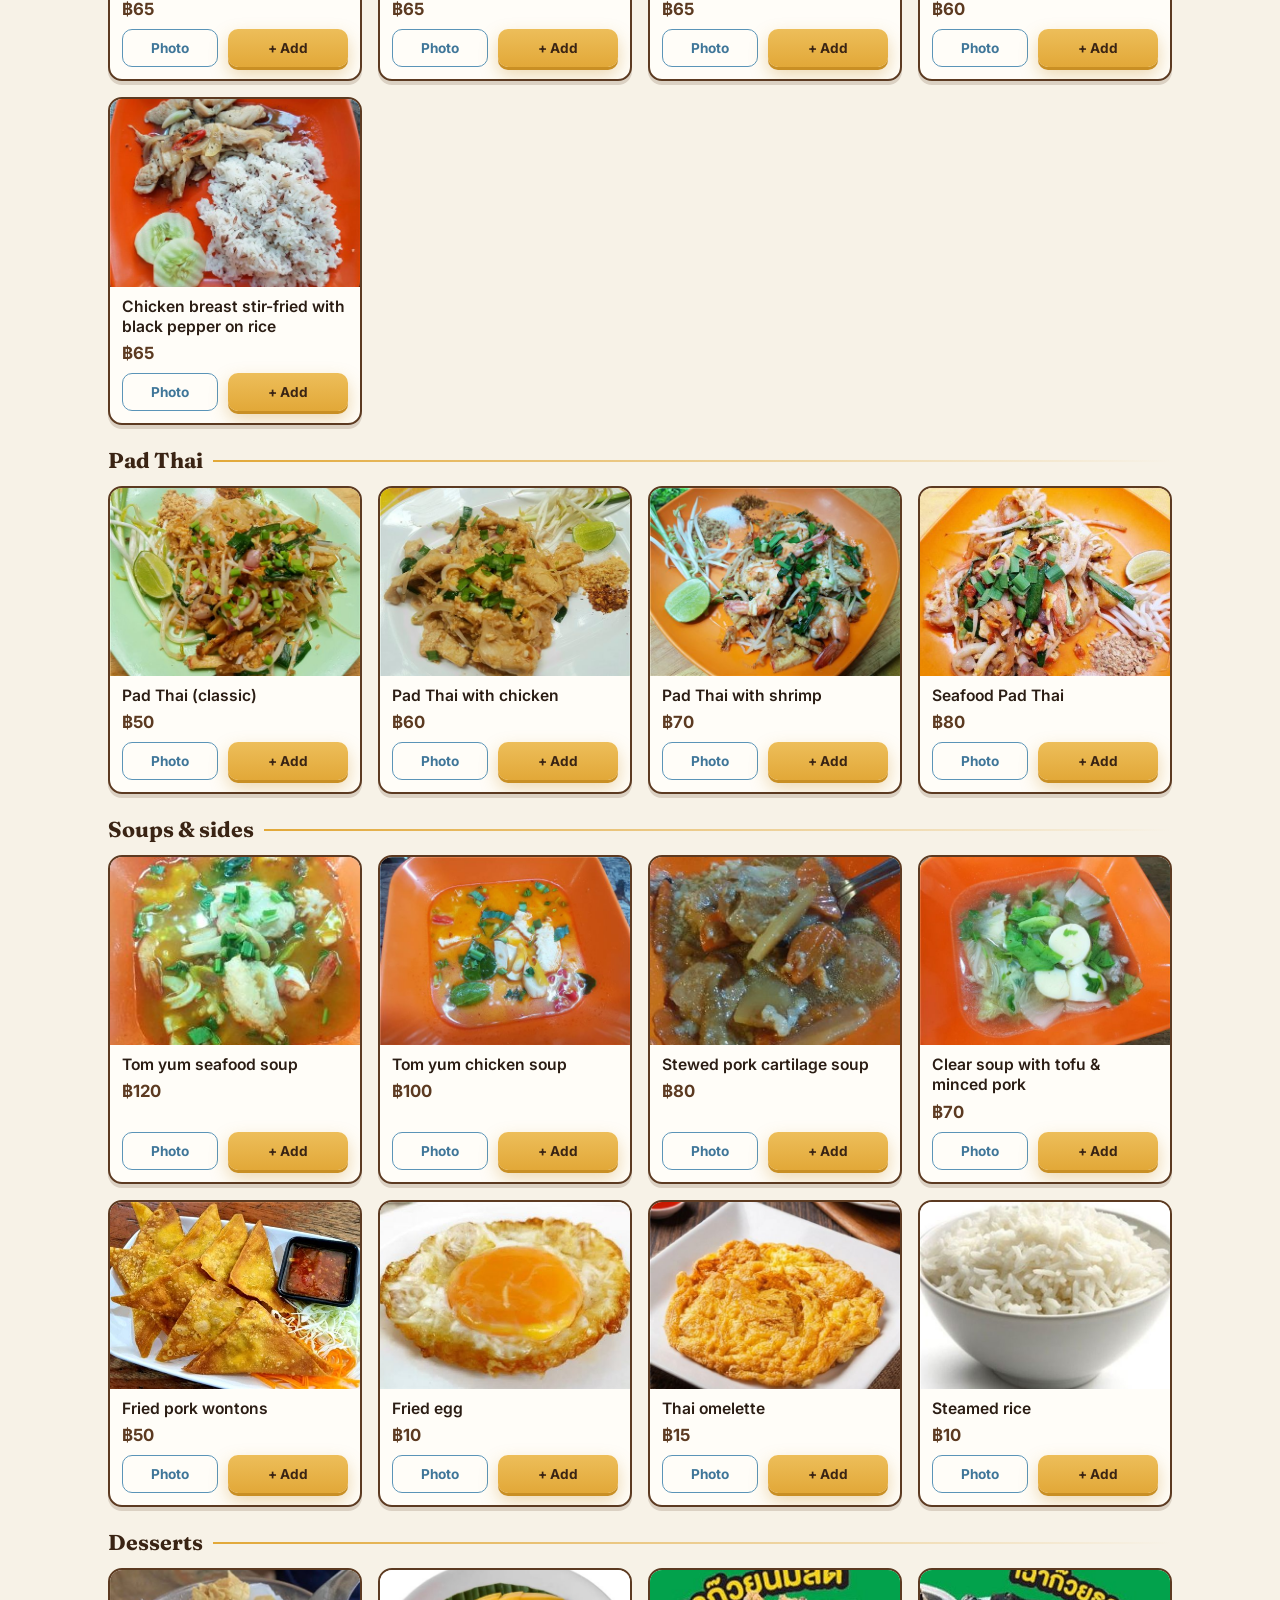
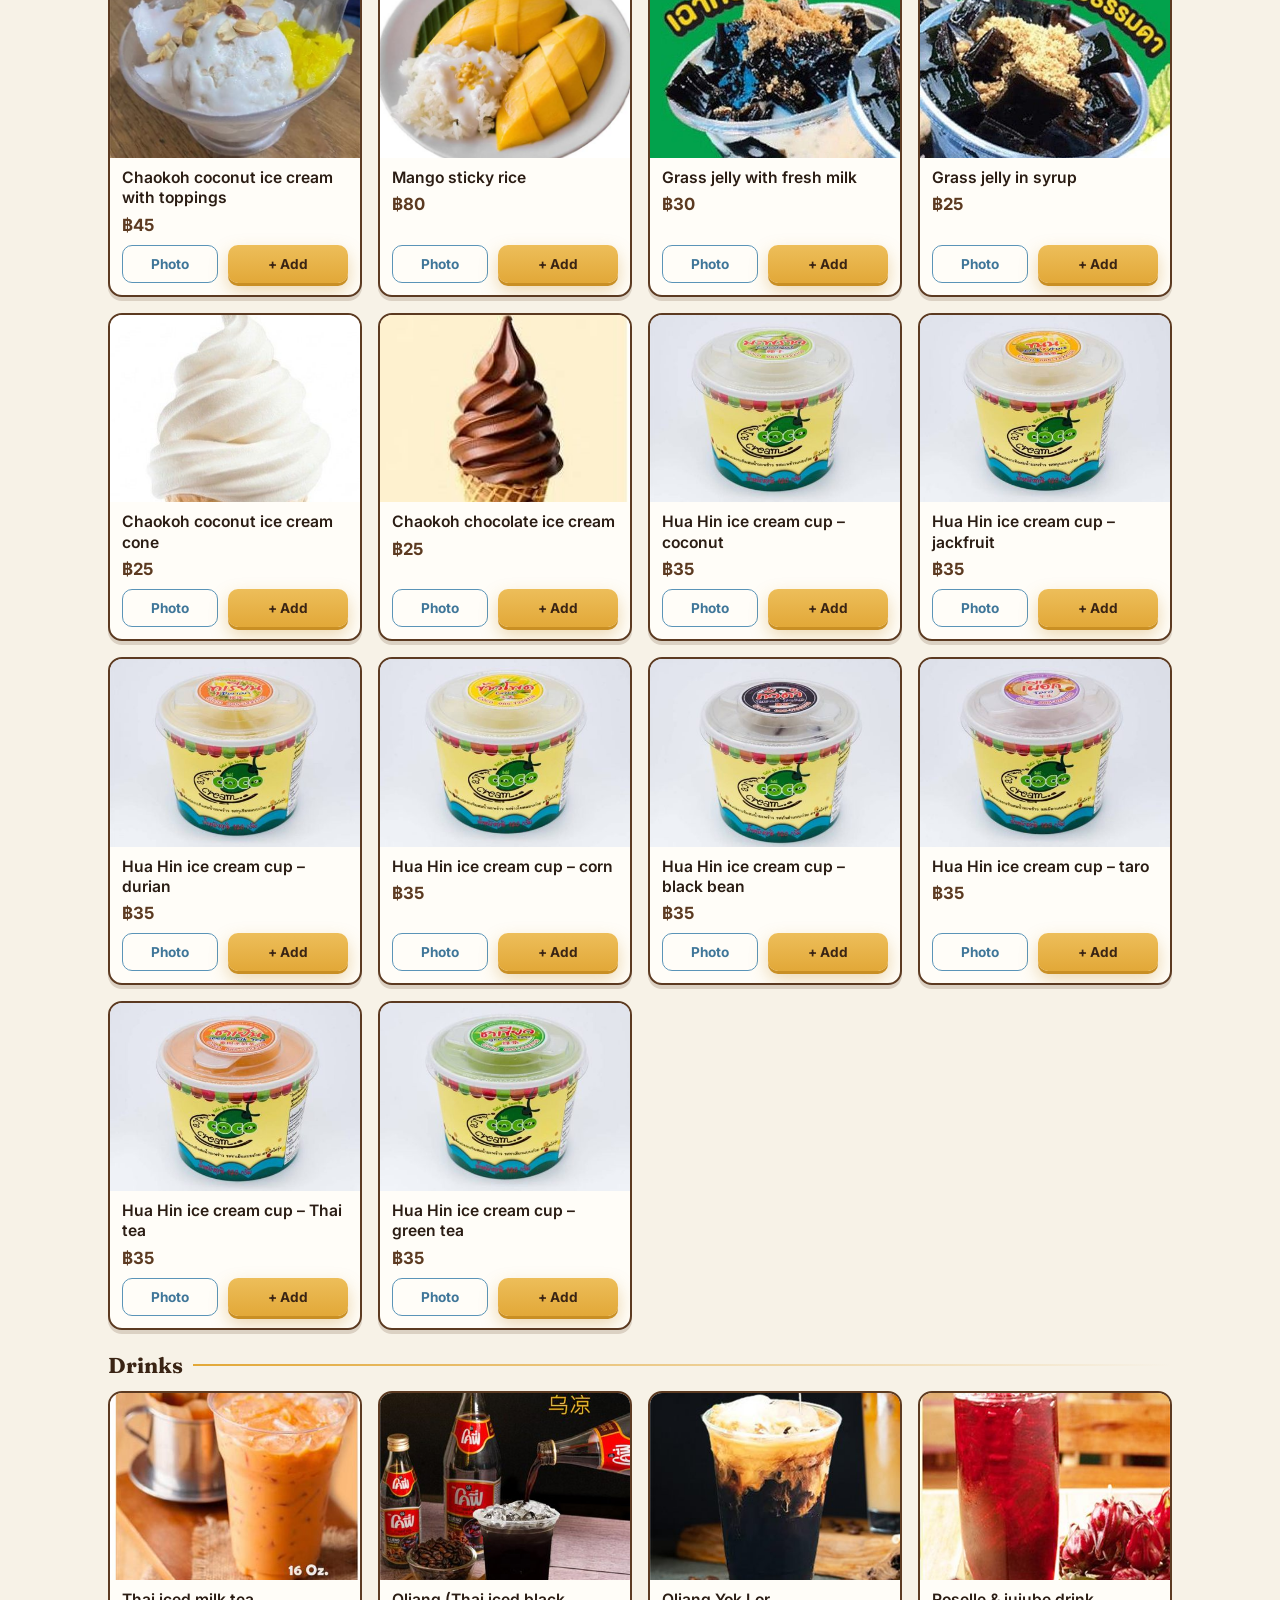
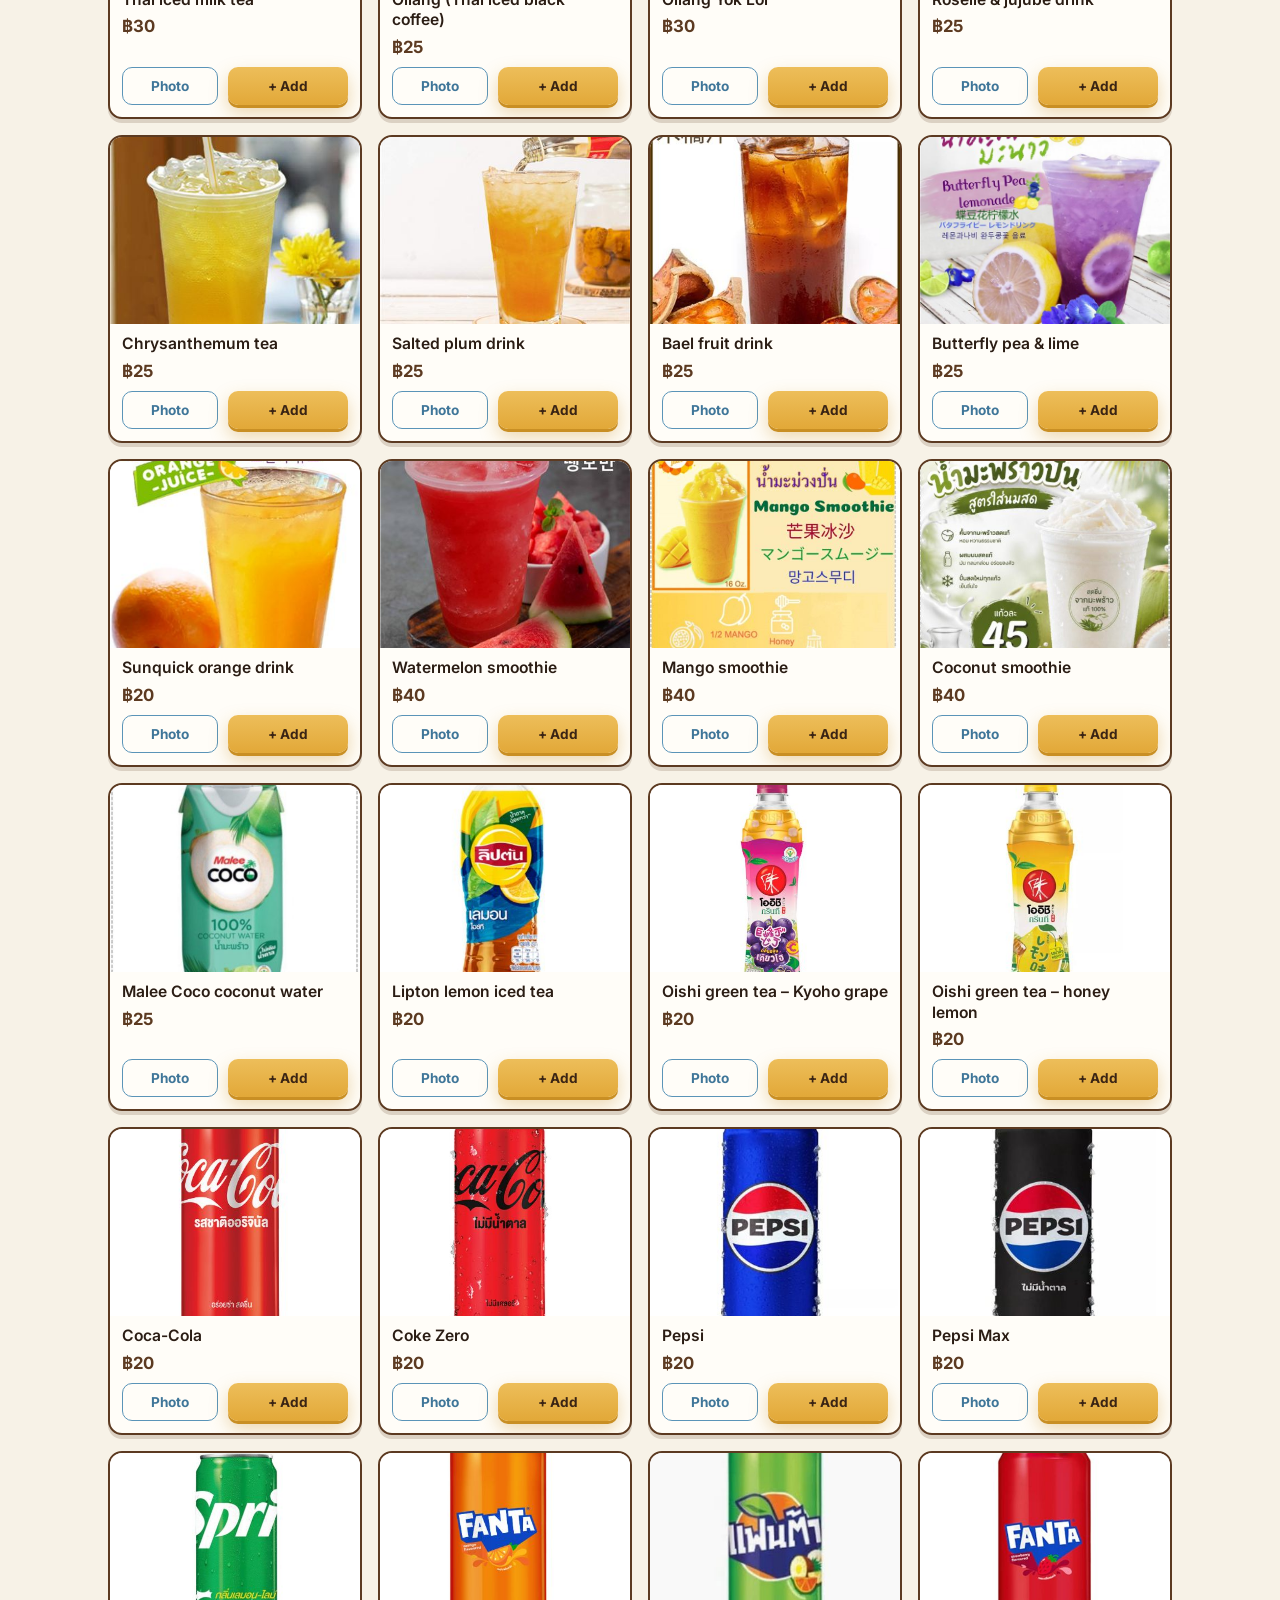
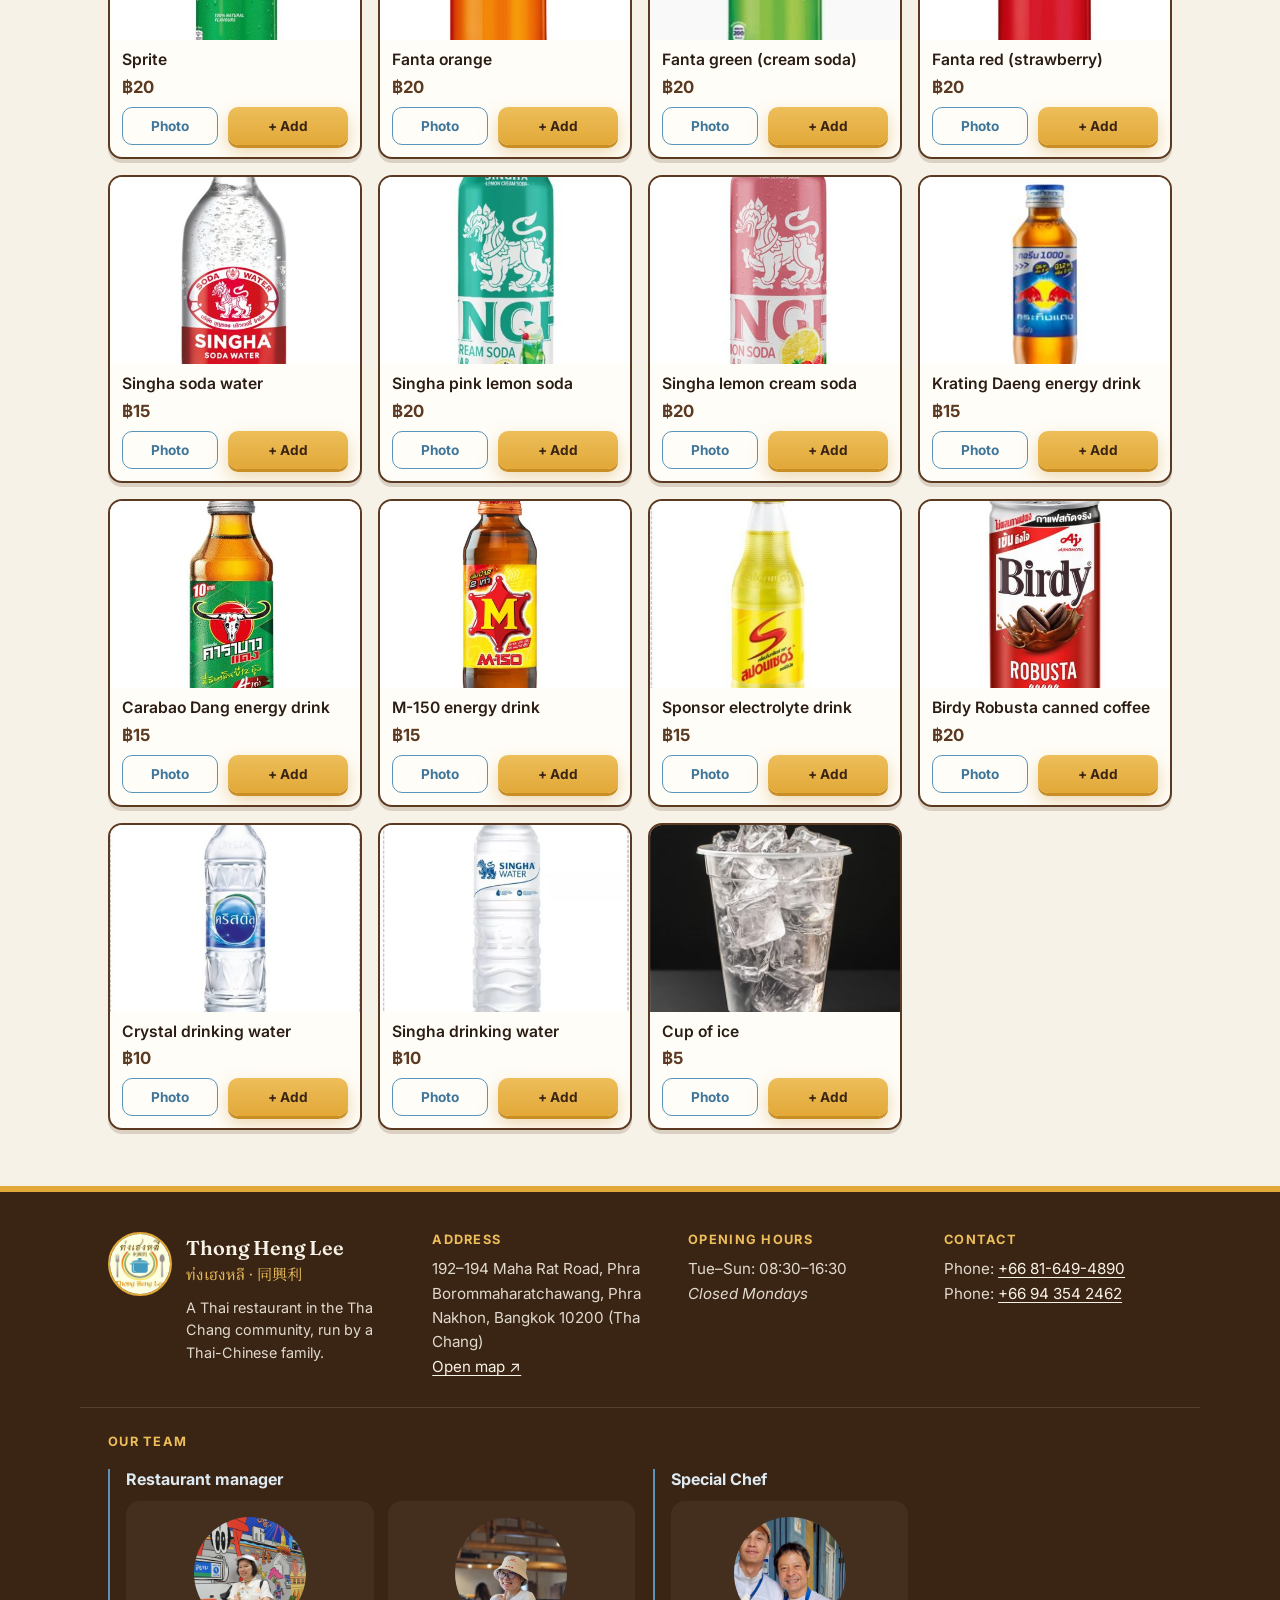
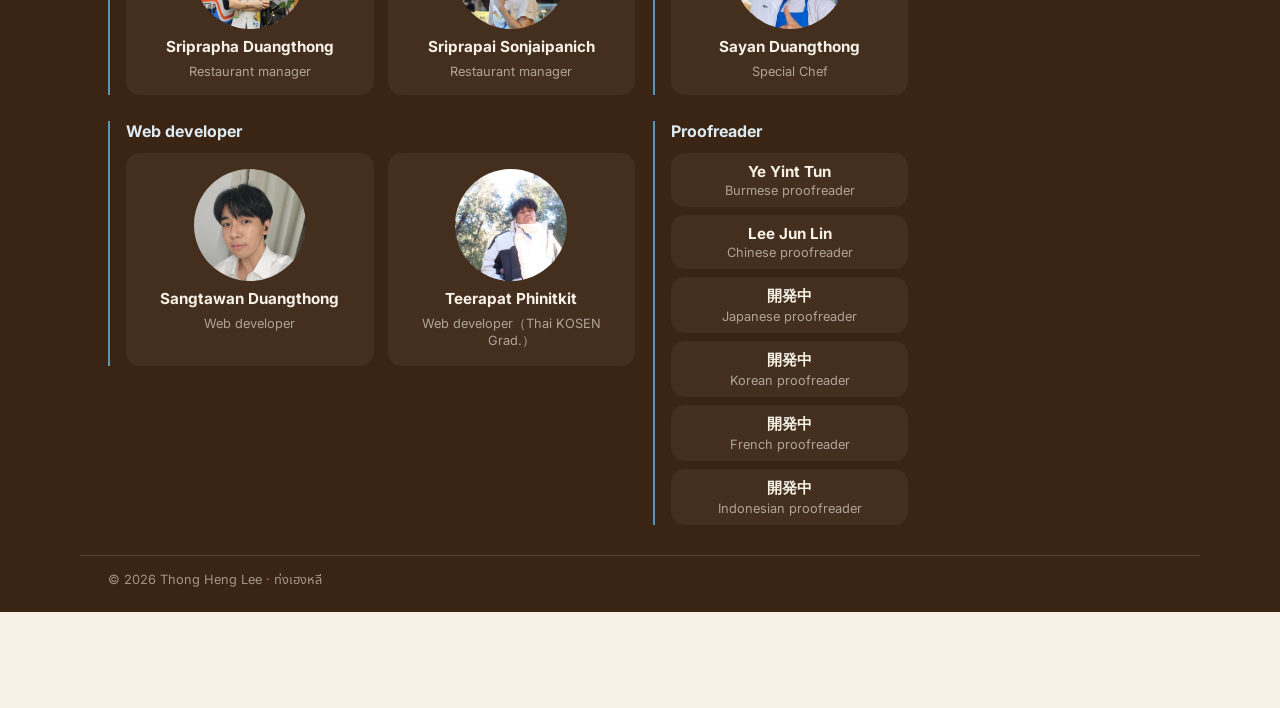
==== commit 6160aef3: "Add Bahasa Indonesia as a full site language (menu, ingredients, UI, selector) Selector order: th en" ====
--- a/menu.html
+++ b/menu.html
@@ -188,6 +188,7 @@
       <button type="button" data-lang="ja">日本語</button>
       <button type="button" data-lang="ko">한국어</button>
       <button type="button" data-lang="my">မြန်မာ</button>
+      <button type="button" data-lang="id">Bahasa Indonesia</button>
       <button type="button" data-lang="fr">Français</button>
       <button type="button" data-lang="es">Español</button>
     </nav>
--- a/assets/css/site.css
+++ b/assets/css/site.css
@@ -138,16 +138,18 @@
 .team-group-management { grid-column: 1 / 3; grid-row: 1; }
 .team-group-kitchen { grid-column: 3; grid-row: 1; }
 .team-group-development { grid-column: 1 / 3; grid-row: 2; }
-.team-group-translator { grid-column: 1 / 4; grid-row: 3; }
-.team-group-translator .team-grid { grid-template-columns: repeat(3, minmax(0, 1fr)); }
+.team-group-proofreader { grid-column: 3; grid-row: 2; }
+.team-group.team-group-proofreader .team-grid { grid-template-columns: minmax(0, 1fr); gap: 8px; }
+.team-group-proofreader .member { height: auto; gap: 2px; padding: 9px 10px; }
+.team-group-proofreader .member .avatar { display: none; }
 .team-group h4 { margin: 0 0 12px; color: var(--sky-soft); }
 .team-group .team-grid { grid-template-columns: repeat(2, minmax(0, 1fr)); }
 .team-group-kitchen .team-grid { grid-template-columns: minmax(0, 1fr); }
 .team-group .member { min-width: 0; height: 100%; }
 @media (max-width: 560px) {
   .team-layout { grid-template-columns: minmax(0, 1fr); gap: 24px; }
-  .team-group-management, .team-group-kitchen, .team-group-development, .team-group-translator { grid-column: 1; grid-row: auto; }
-  .team-group-translator .team-grid { grid-template-columns: repeat(2, minmax(0, 1fr)); }
+  .team-group-management, .team-group-kitchen, .team-group-development, .team-group-proofreader { grid-column: 1; grid-row: auto; }
+  .team-group.team-group-proofreader .team-grid { grid-template-columns: repeat(2, minmax(0, 1fr)); }
   .team-group-kitchen .team-grid { grid-template-columns: repeat(2, minmax(0, 1fr)); }
   .member .avatar { width: 88px; height: 88px; }
 }
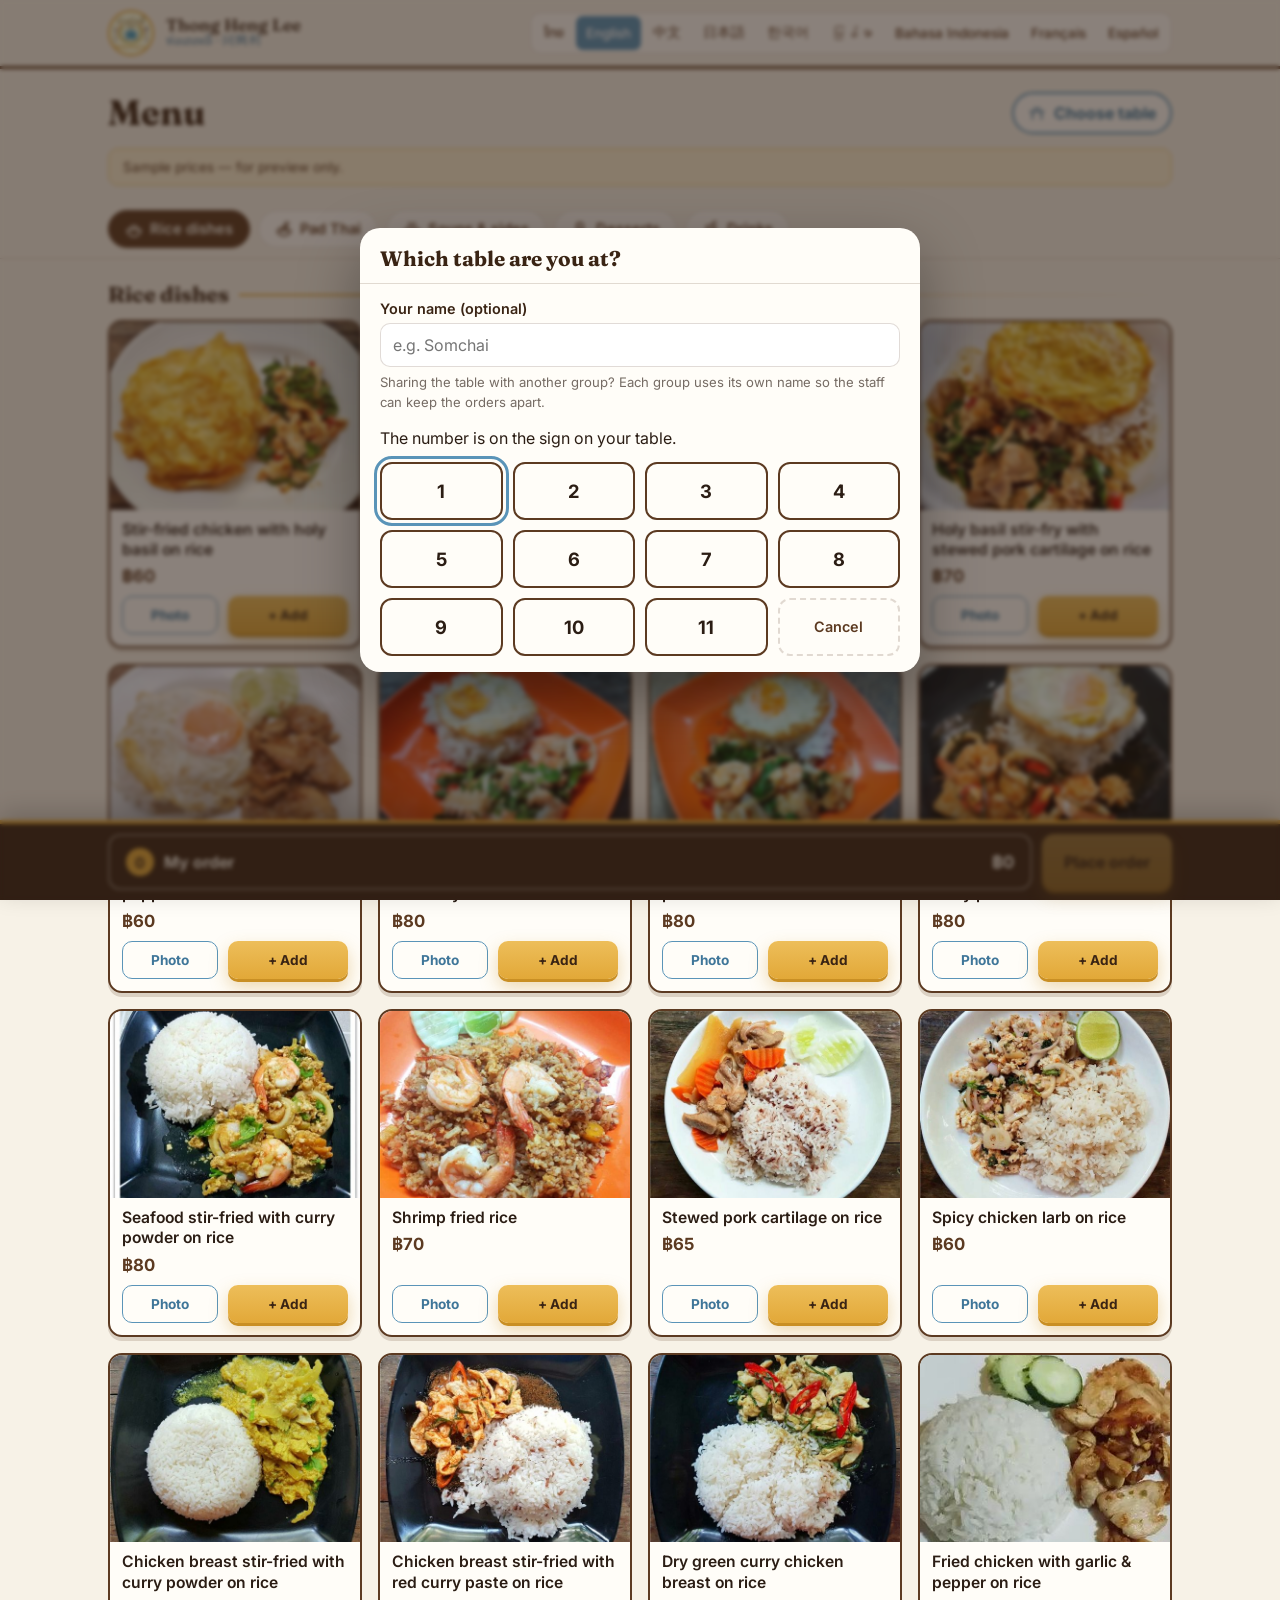
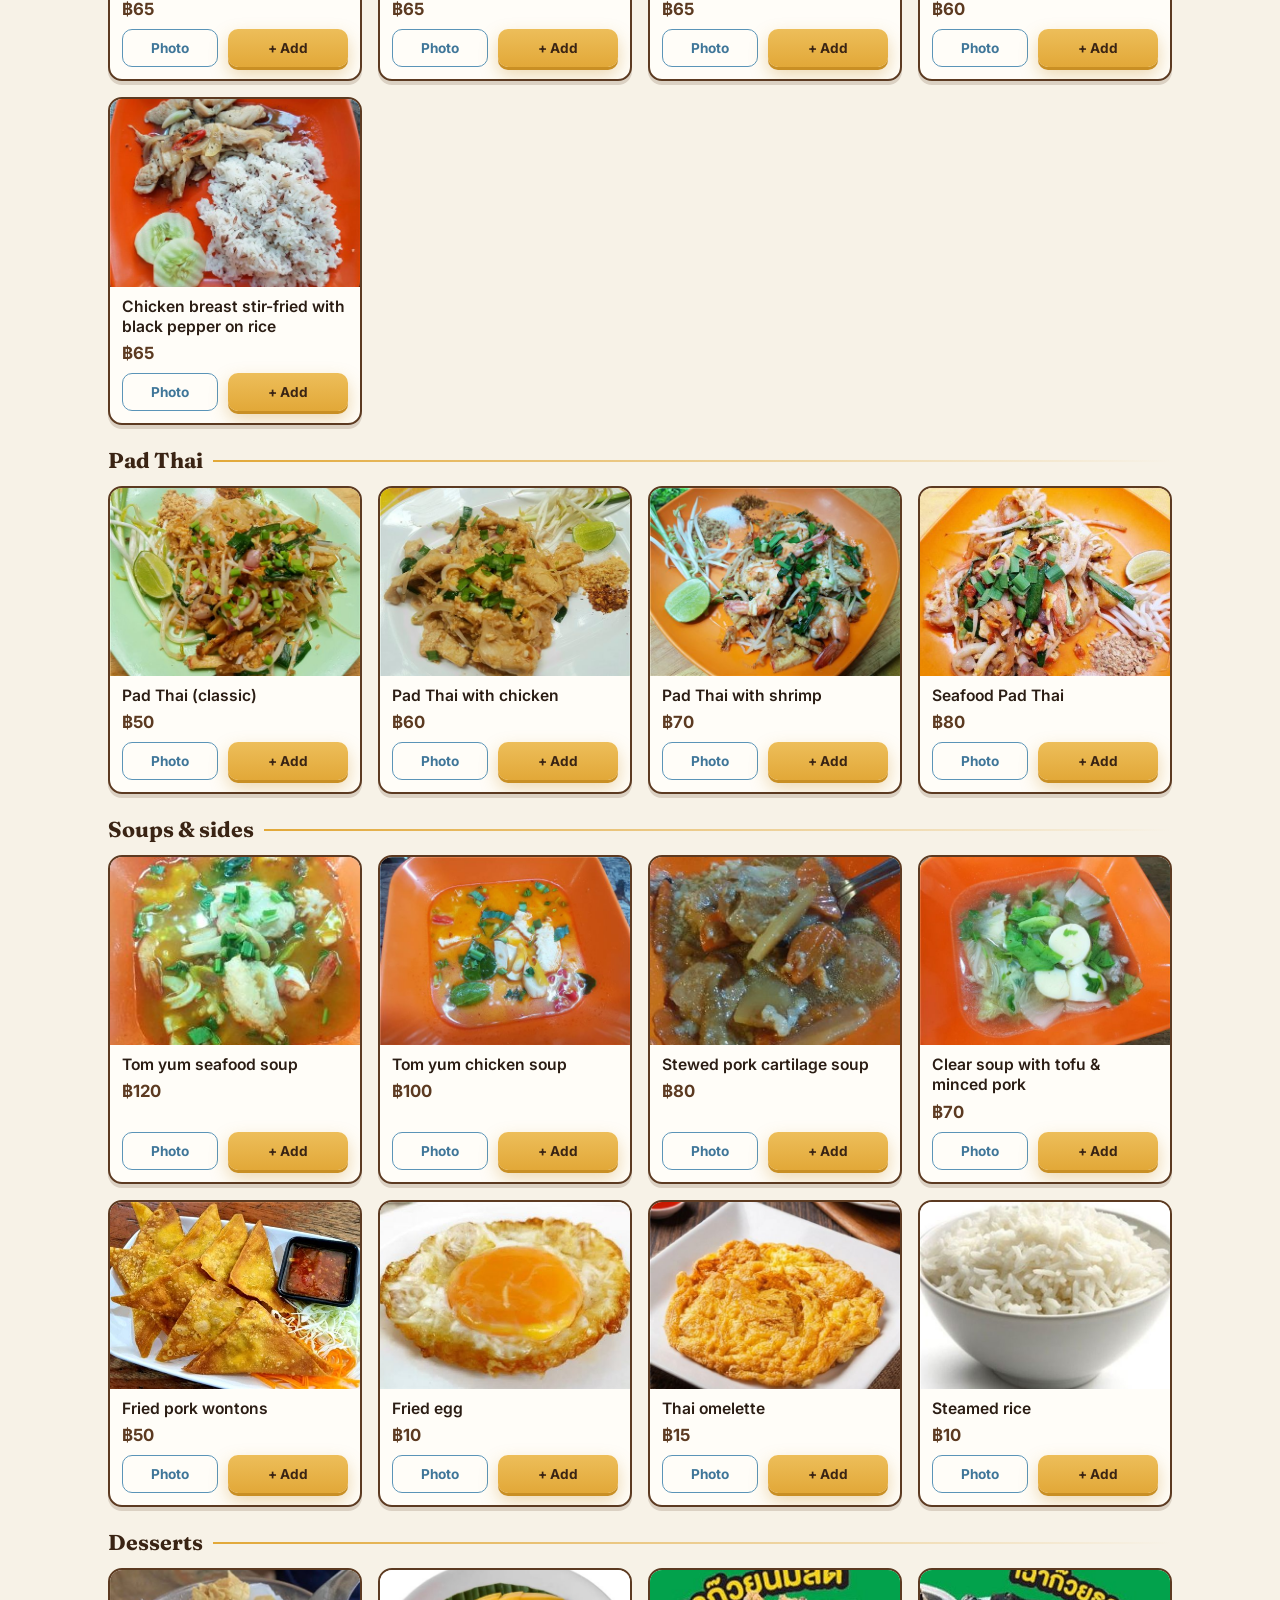
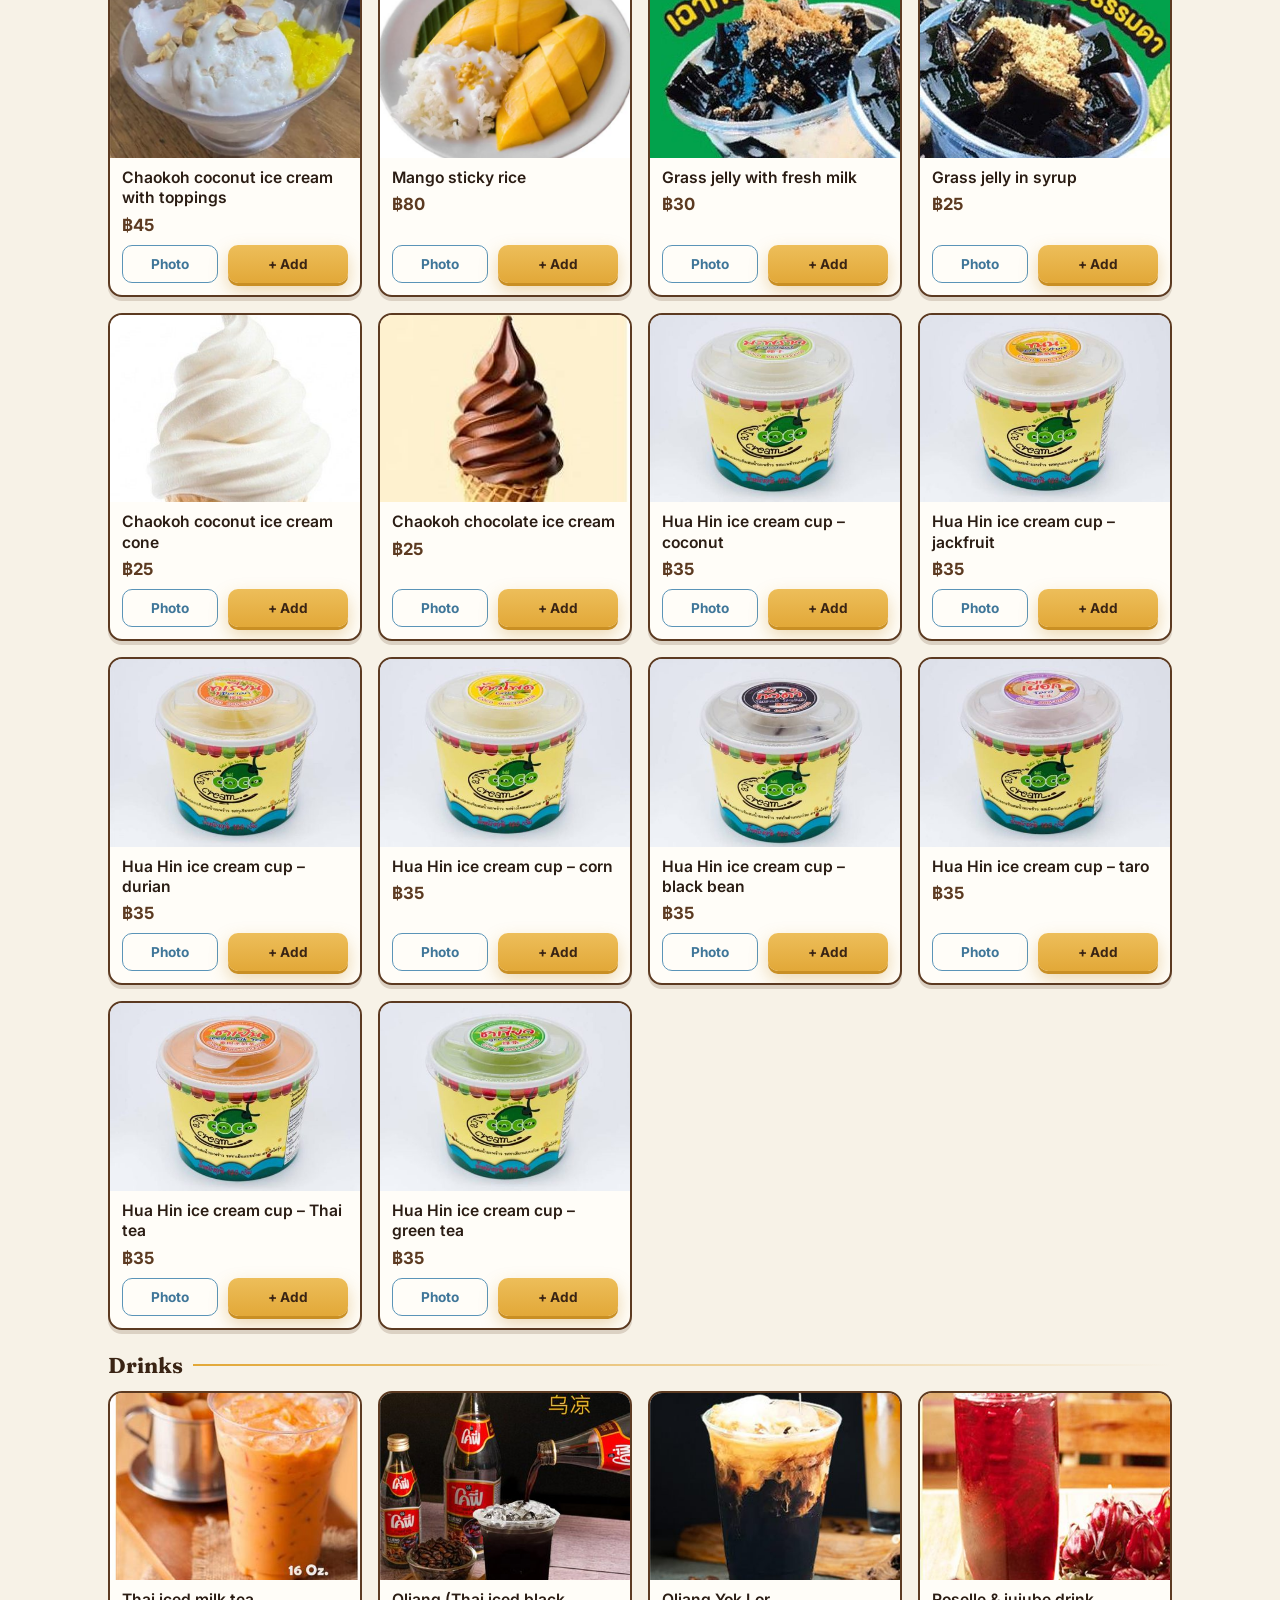
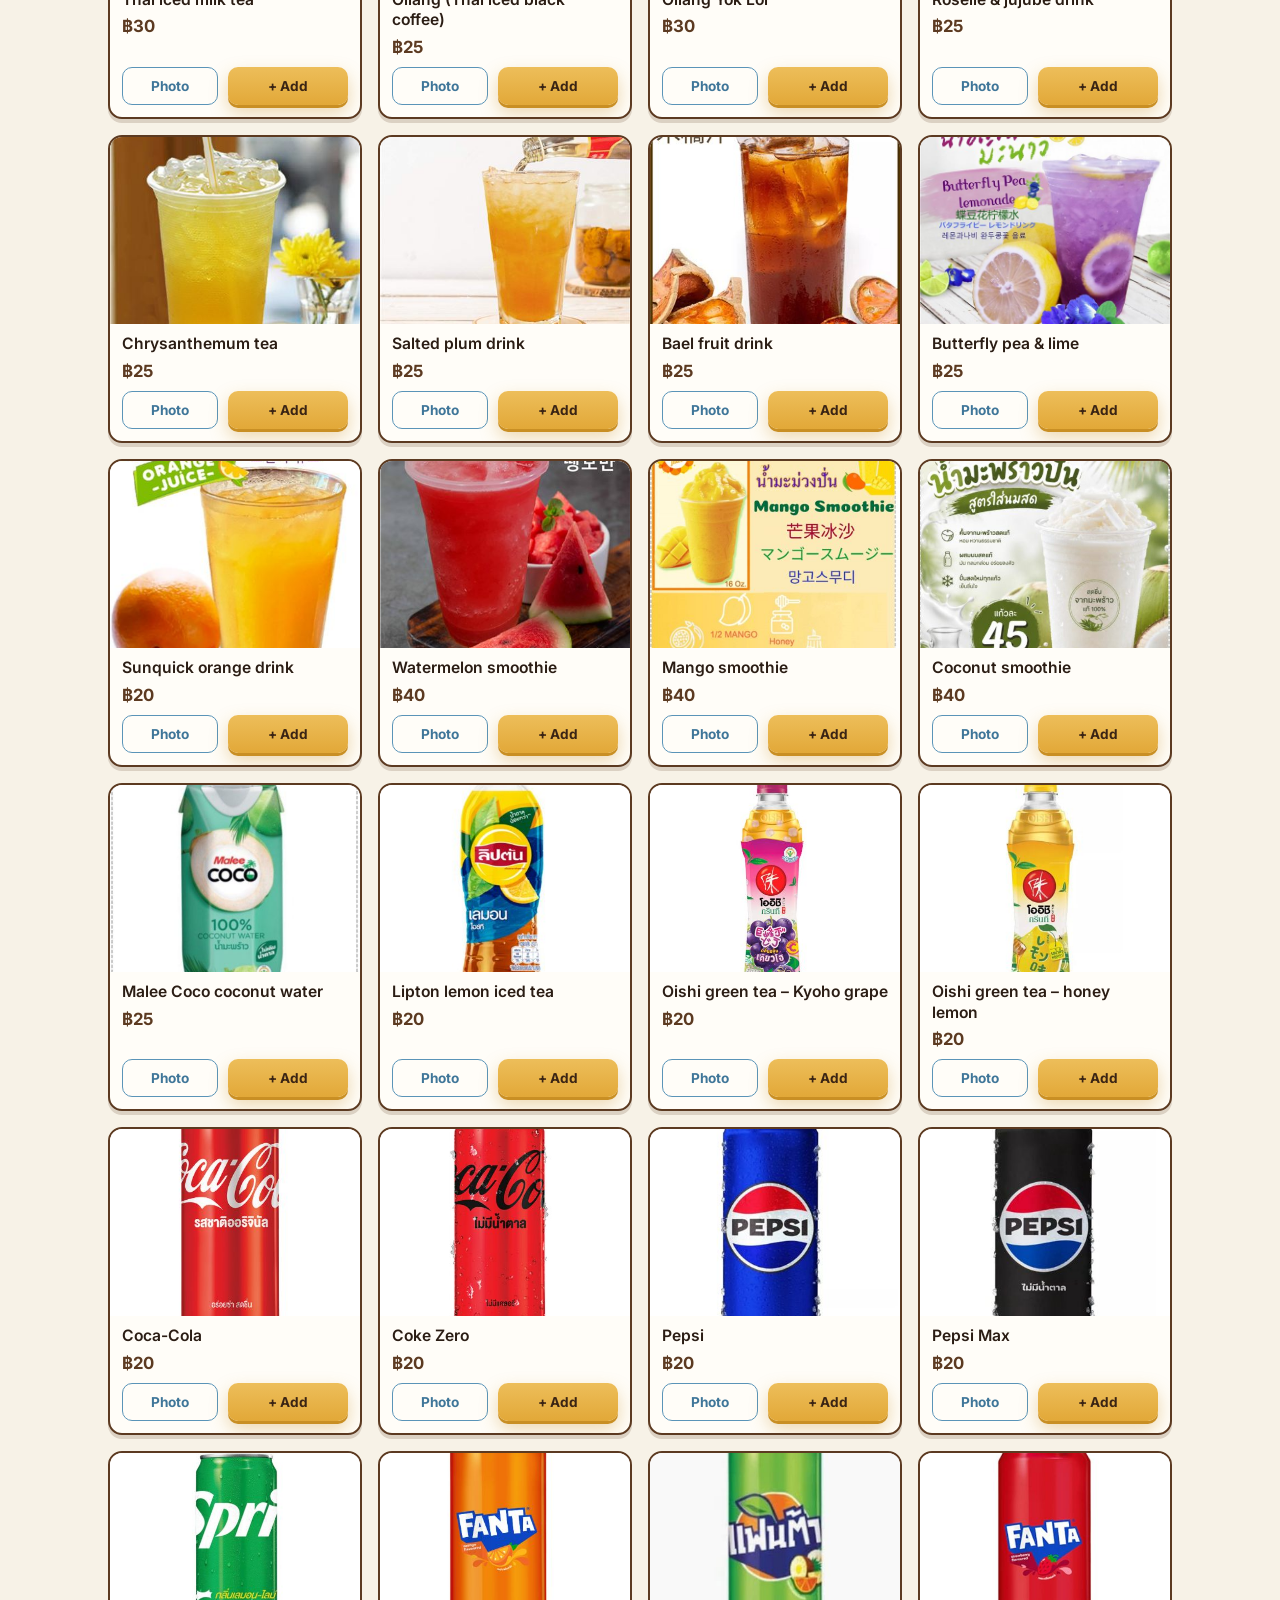
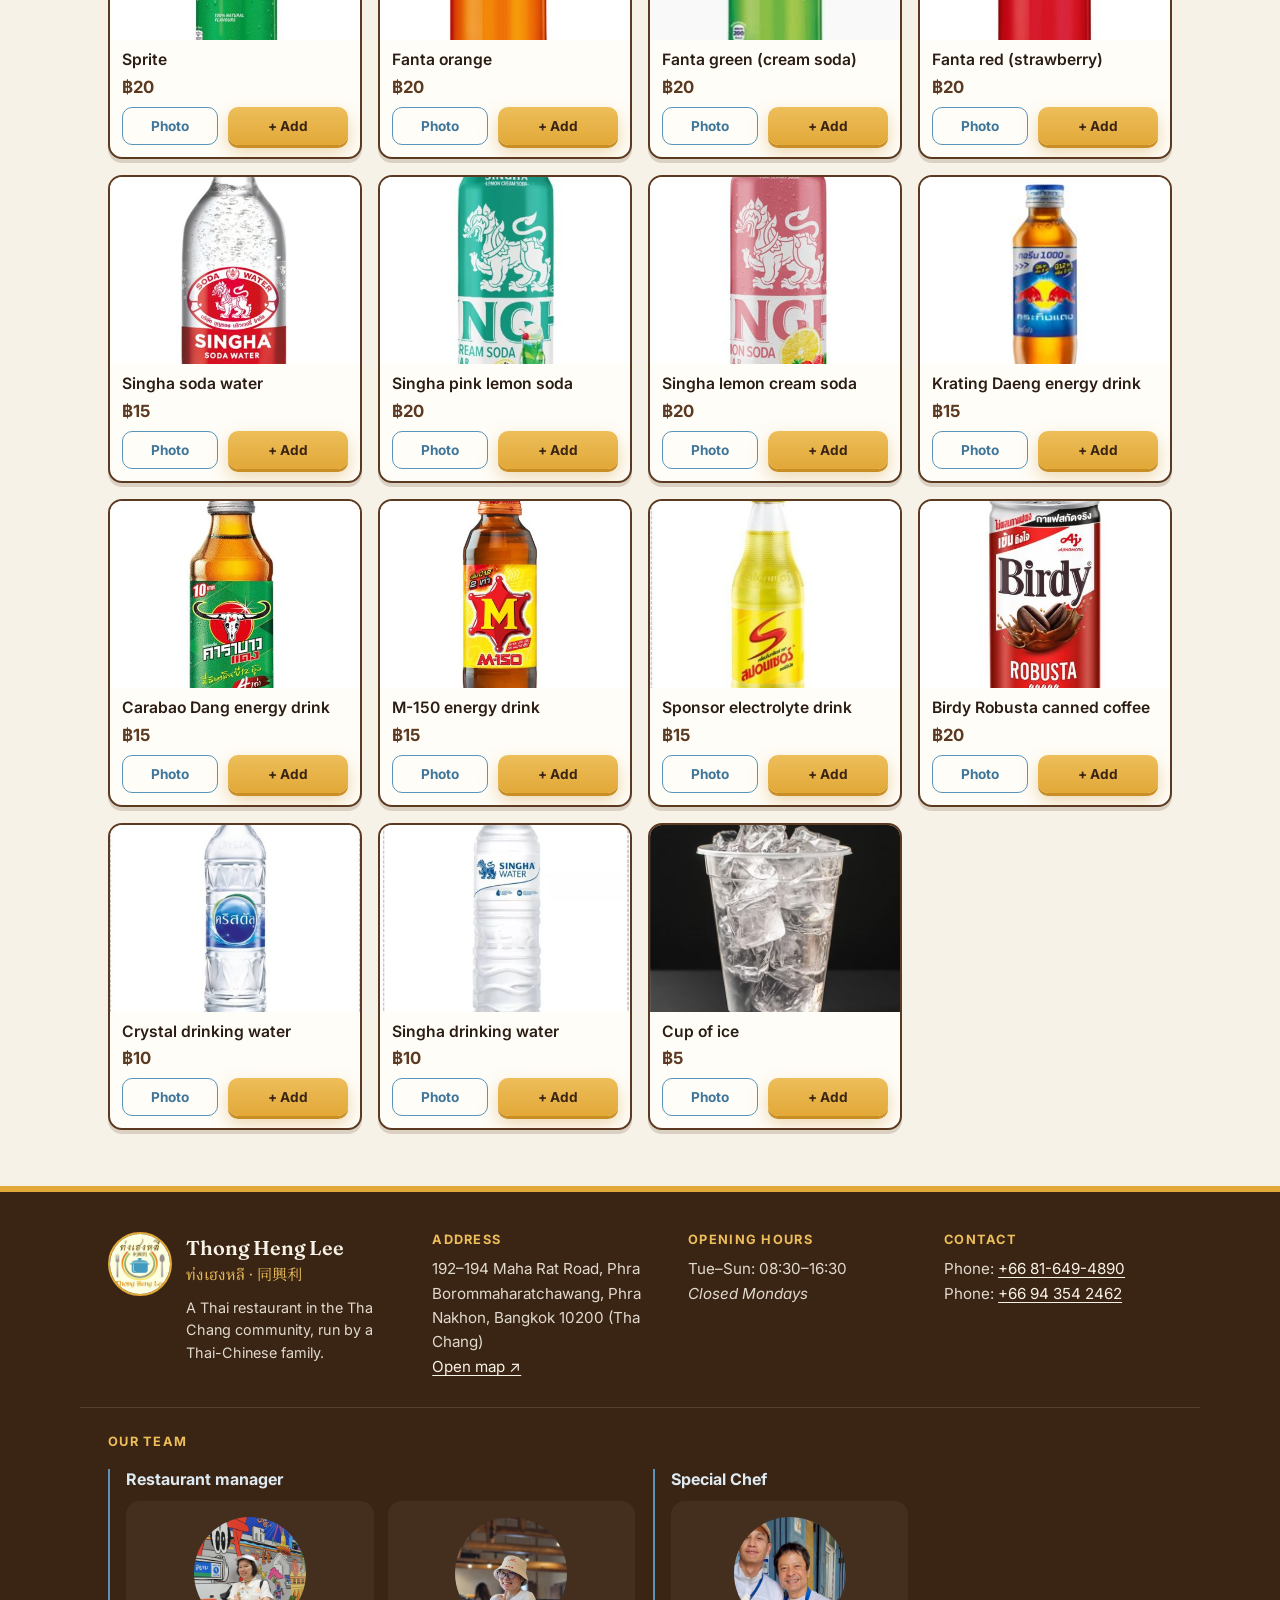
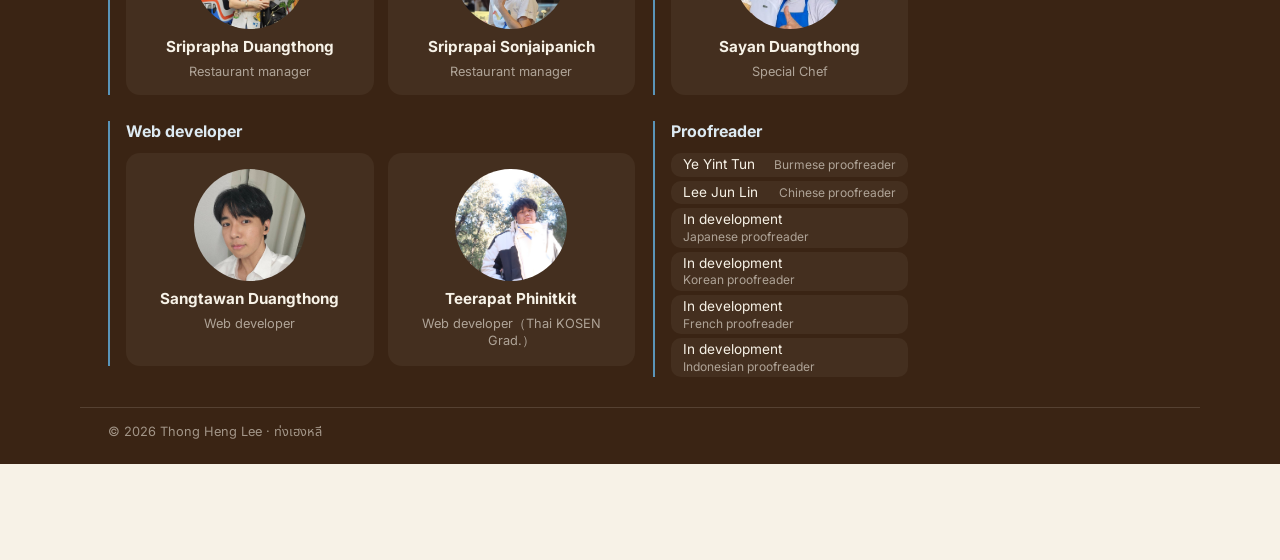
==== commit 2436253d: "Five category icons on the home card and menu tabs Co-Authored-By: Claude Sonnet 5.5 <noreply@anthro" ====
--- a/menu.html
+++ b/menu.html
@@ -25,7 +25,8 @@
   @media (max-width: 700px) { .cats { top: 112px; } }
   .cats-row { display: flex; gap: 8px; overflow-x: auto; padding-top: 10px; padding-bottom: 10px; scrollbar-width: none; }
   .cats-row::-webkit-scrollbar { display: none; }
-  .cat-btn { flex: none; border: 1.5px solid var(--hairline); background: var(--paper); color: var(--teak); padding: 9px 16px; border-radius: 999px; font-weight: 600; font-size: 0.92rem; white-space: nowrap; }
+  .cat-btn { flex: none; border: 1.5px solid var(--hairline); background: var(--paper); color: var(--teak); padding: 9px 16px; border-radius: 999px; font-weight: 600; font-size: 0.92rem; white-space: nowrap; display: inline-flex; align-items: center; gap: 7px; }
+  .cat-ico { display: inline-flex; }
   .cat-btn[aria-current="true"] { background: var(--teak); border-color: var(--teak); color: var(--ivory); }
 
   /* Sections + cards */
--- a/assets/css/site.css
+++ b/assets/css/site.css
@@ -71,8 +71,8 @@
 @media (max-width: 700px) {
   .staff-link { margin-left: auto; }
   /* 8 languages: two even rows of four instead of a ragged wrap */
-  .langs { order: 3; width: 100%; margin-left: 0; display: grid; grid-template-columns: repeat(4, minmax(0, 1fr)); }
-  .langs button { padding: 7px 2px; min-height: 36px; white-space: nowrap; }
+  .langs { order: 3; width: 100%; margin-left: 0; display: grid; grid-template-columns: repeat(3, minmax(0, 1fr)); }
+  .langs button { padding: 7px 2px; min-height: 36px; white-space: nowrap; font-size: 0.78rem; overflow: hidden; text-overflow: ellipsis; }
 }
 
 /* ---------- Buttons ---------- */
@@ -139,9 +139,18 @@
 .team-group-kitchen { grid-column: 3; grid-row: 1; }
 .team-group-development { grid-column: 1 / 3; grid-row: 2; }
 .team-group-proofreader { grid-column: 3; grid-row: 2; }
-.team-group.team-group-proofreader .team-grid { grid-template-columns: minmax(0, 1fr); gap: 8px; }
-.team-group-proofreader .member { height: auto; gap: 2px; padding: 9px 10px; }
+.team-group.team-group-proofreader .team-grid { grid-template-columns: minmax(0, 1fr); gap: 4px; }
+.team-group-proofreader .member { height: auto; flex-direction: row; flex-wrap: wrap; justify-content: space-between; align-items: baseline; text-align: start; gap: 0 10px; padding: 3px 12px; line-height: 1.3; border-radius: 10px; }
+.team-group-proofreader .member strong { font-weight: 400; font-size: 0.85rem; }
+.team-group-proofreader .member span { font-size: 0.75rem; }
 .team-group-proofreader .member .avatar { display: none; }
+.team-layout[data-reveal] .team-group { position: relative; border-inline-start-color: transparent; }
+.team-layout[data-reveal] .team-group::before { content: ''; position: absolute; inset-inline-start: -2px; top: 0; bottom: 0; width: 2px; background: var(--sky); transform: scaleY(0); transform-origin: top; transition: transform .7s cubic-bezier(.22,.8,.3,1) var(--g, 0s); }
+.team-layout[data-reveal] .team-group h4 { opacity: 0; transition: opacity .5s ease calc(var(--g, 0s) + .2s); }
+.team-layout[data-reveal] .member { opacity: 0; transform: translateX(-36px); transition: opacity .6s ease var(--d, 0s), transform .7s cubic-bezier(.22,.8,.3,1) var(--d, 0s); }
+.team-layout[data-reveal].in .team-group::before { transform: scaleY(1); }
+.team-layout[data-reveal].in .team-group h4 { opacity: 1; }
+.team-layout[data-reveal].in .member { opacity: 1; transform: none; }
 .team-group h4 { margin: 0 0 12px; color: var(--sky-soft); }
 .team-group .team-grid { grid-template-columns: repeat(2, minmax(0, 1fr)); }
 .team-group-kitchen .team-grid { grid-template-columns: minmax(0, 1fr); }
@@ -162,3 +171,23 @@
 .view-only #tableChip,
 .view-only #photoAdd,
 .view-only .card .actions .btn-primary { display: none !important; }
+@media (max-width: 340px) { .langs button { font-size: 0.7rem; } }
+
+/* Developer cards: LINE / Facebook icons fan out above the card on hover, focus or tap. */
+.member.has-social { position: relative; cursor: pointer; transition: box-shadow .3s ease, background-color .3s ease; }
+.team-layout[data-reveal] .member.has-social { transition: opacity .6s ease var(--d, 0s), transform .7s cubic-bezier(.22,.8,.3,1) var(--d, 0s), box-shadow .3s ease, background-color .3s ease; }
+.member.has-social:hover, .member.has-social:focus-within, .member.social-open { background: rgba(247,242,231,0.09); box-shadow: 0 0 0 1.5px rgba(237,190,90,0.6), 0 0 22px rgba(237,190,90,0.28); }
+.social-pop { position: absolute; left: 50%; top: 0; width: 0; height: 0; z-index: 5; }
+.social-ico { --x: 0px; --y: 46px; --r: 0deg; --s: 0.2; position: absolute; left: -22px; top: -22px; width: 44px; height: 44px; padding: 0; border: 0; border-radius: 50%; background: none; color: inherit; cursor: pointer; opacity: 0; pointer-events: none; transform: translate(var(--x), var(--y)) rotate(var(--r)) scale(var(--s)); transition: transform .5s cubic-bezier(.34,1.7,.6,1), opacity .25s ease, filter .2s ease; filter: drop-shadow(0 4px 8px rgba(0,0,0,0.35)); }
+.social-ico svg { display: block; width: 100%; height: 100%; }
+.social-fb { transition-delay: .07s; }
+.member.has-social:hover .social-ico, .member.has-social:focus-within .social-ico, .member.social-open .social-ico { --y: -14px; --s: 1; opacity: 1; pointer-events: auto; }
+.member.has-social:hover .social-line, .member.has-social:focus-within .social-line, .member.social-open .social-line { --x: -30px; --r: -14deg; }
+.member.has-social:hover .social-fb, .member.has-social:focus-within .social-fb, .member.social-open .social-fb { --x: 30px; --r: 14deg; }
+.member.has-social .social-ico:hover, .member.has-social .social-ico:focus-visible { --s: 1.18; --r: 0deg; outline: none; filter: drop-shadow(0 0 6px rgba(237,190,90,0.95)) drop-shadow(0 0 14px rgba(237,190,90,0.6)); transition-delay: 0s; }
+dialog.social-qr { width: min(340px, calc(100% - 32px)); text-align: center; }
+.social-qr h3 { margin: 0 0 12px; font-size: 1.05rem; }
+.social-qr img { display: block; width: 100%; max-width: 240px; height: auto; margin: 0 auto 10px; border-radius: 12px; }
+.social-qr p { margin: 0 0 14px; }
+.social-qr .social-soon { padding: 40px 0; color: rgba(43,29,20,0.6); font-style: italic; }
+.social-close { min-height: 40px; padding: 8px 22px; border: 0; border-radius: 999px; background: var(--sky); color: #fff; font: inherit; cursor: pointer; }
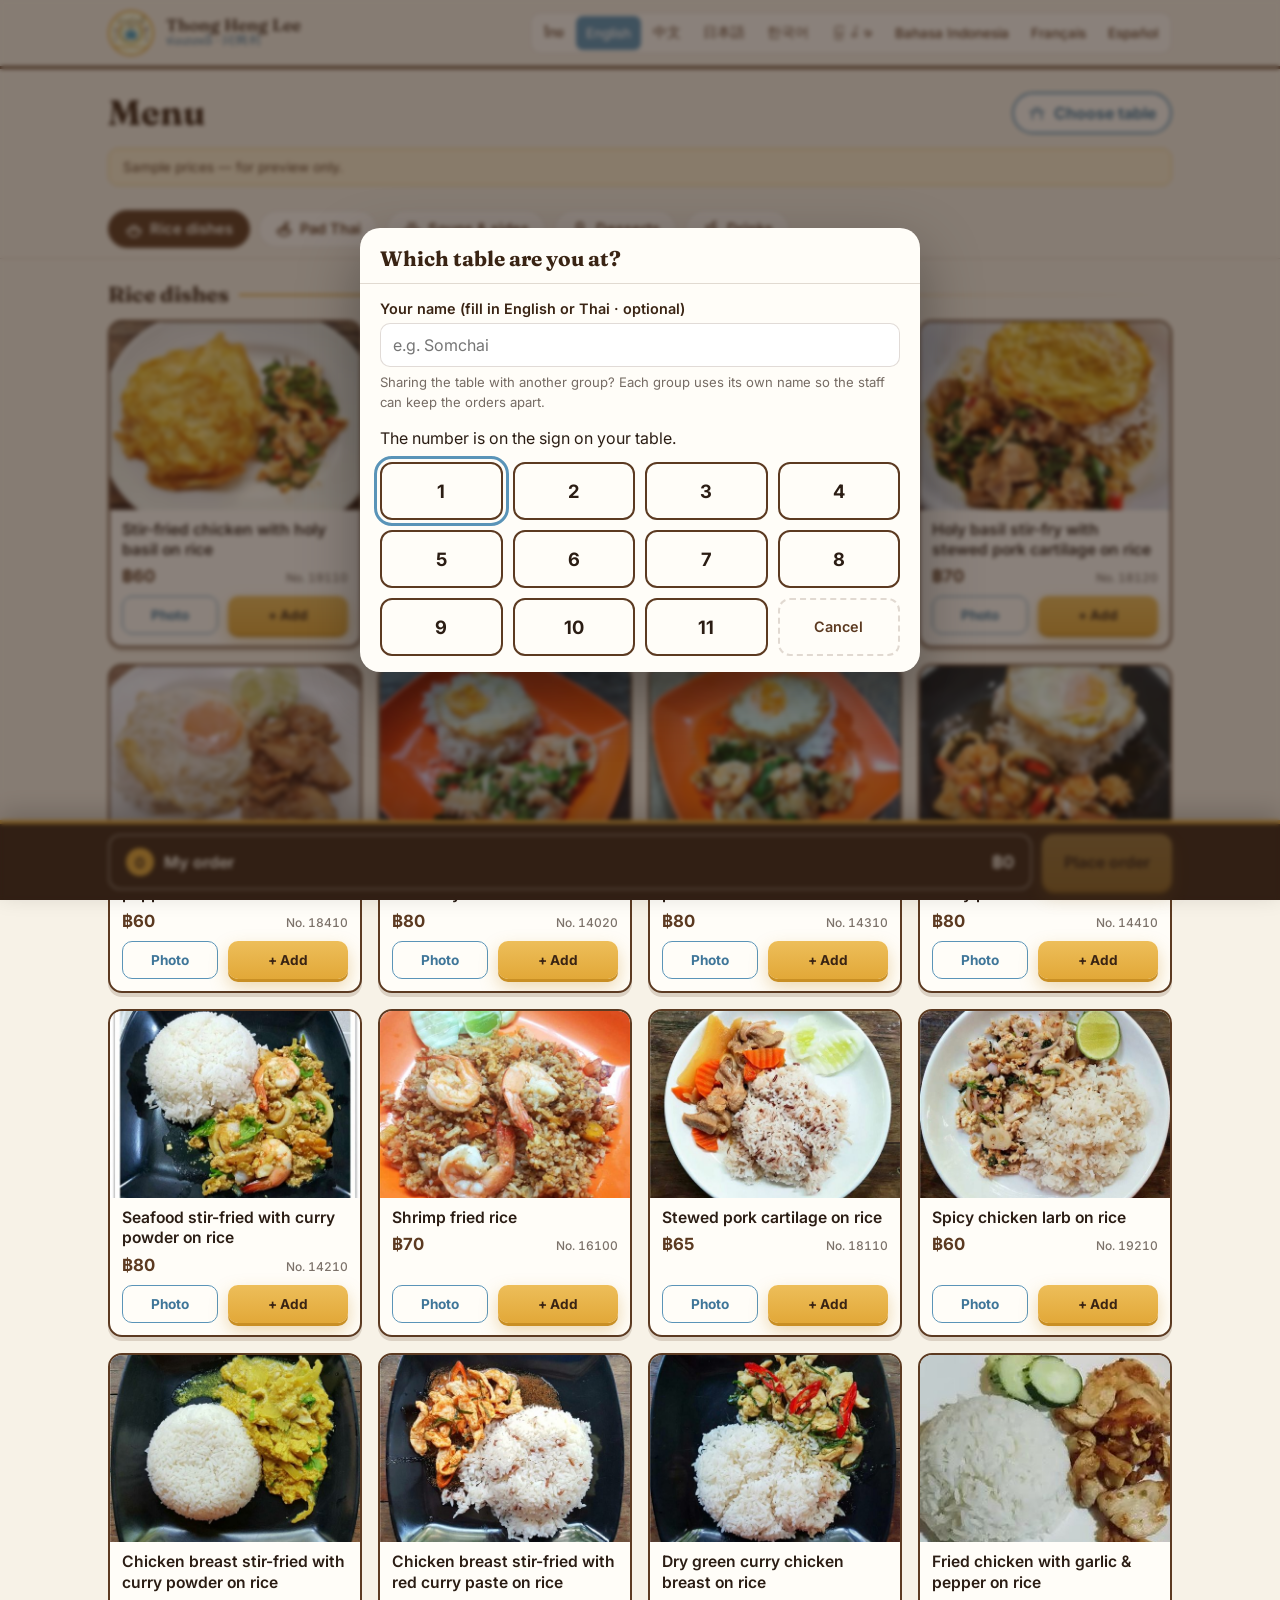
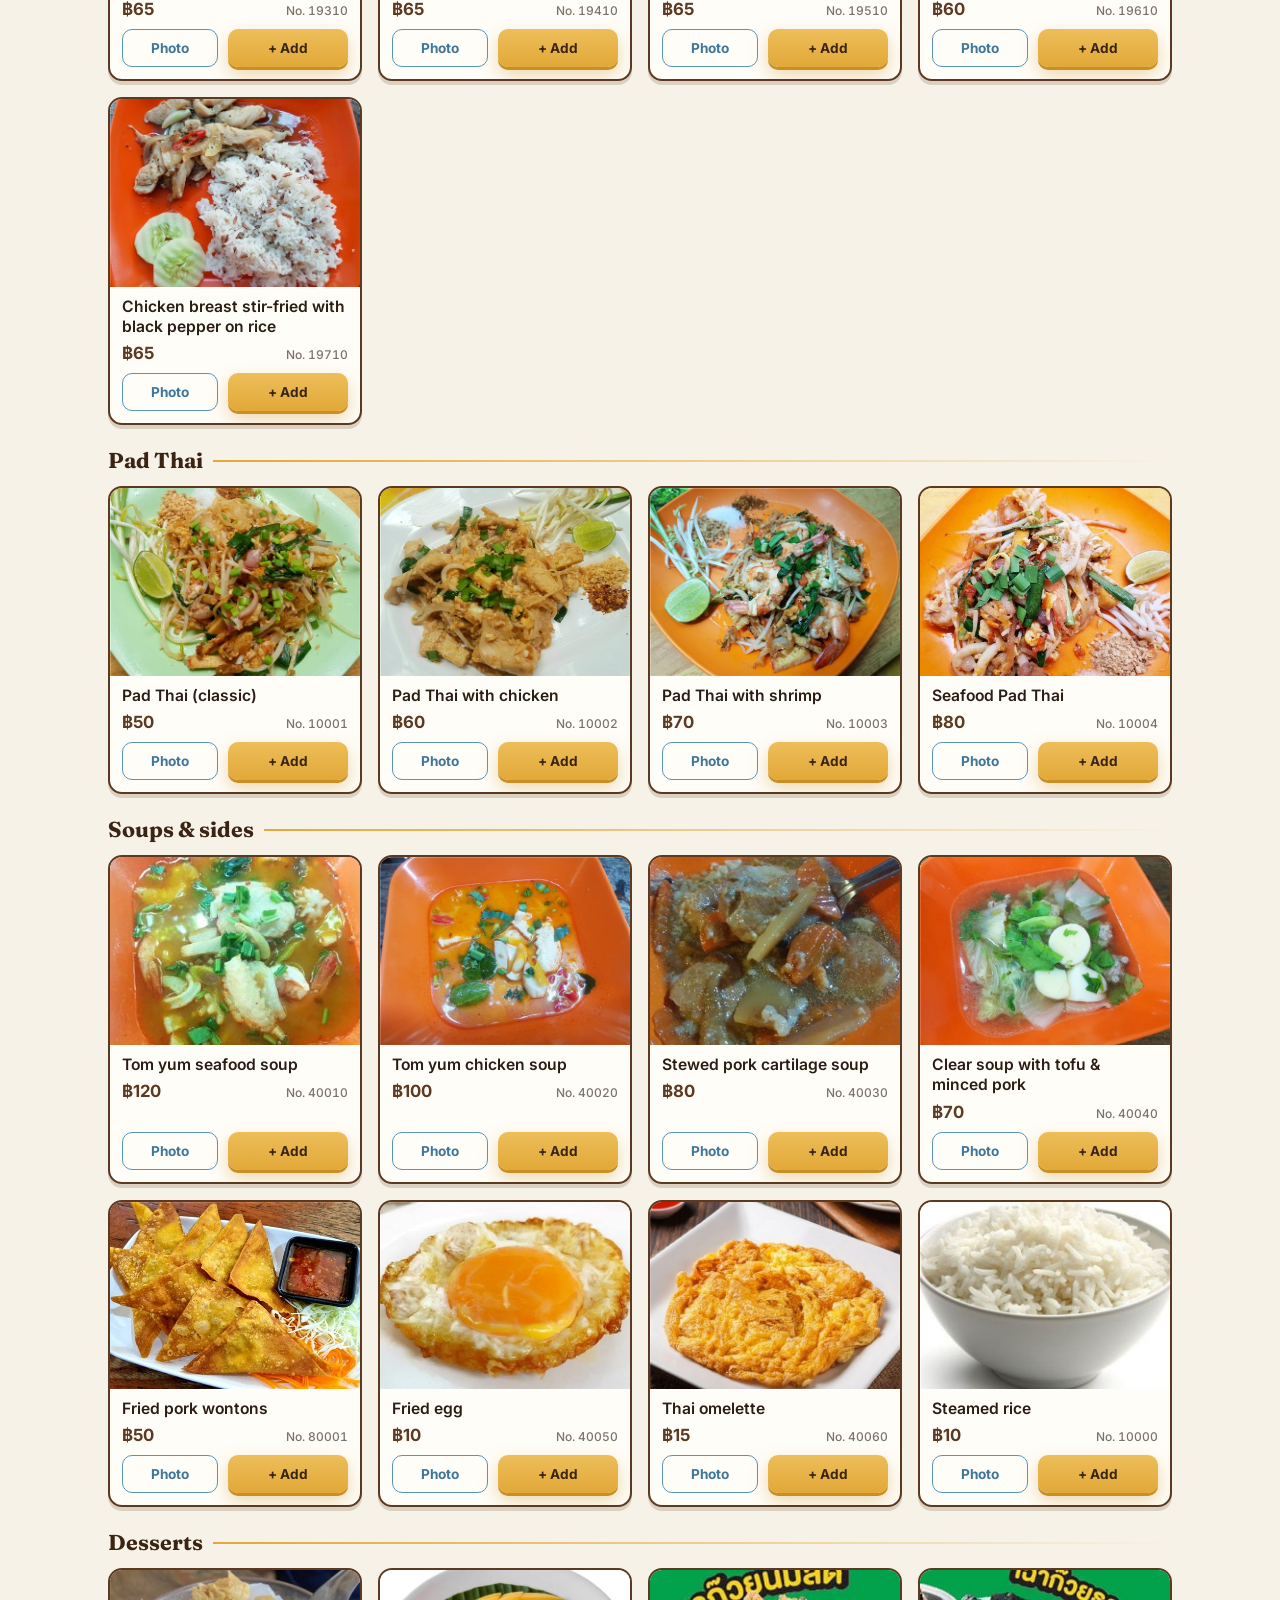
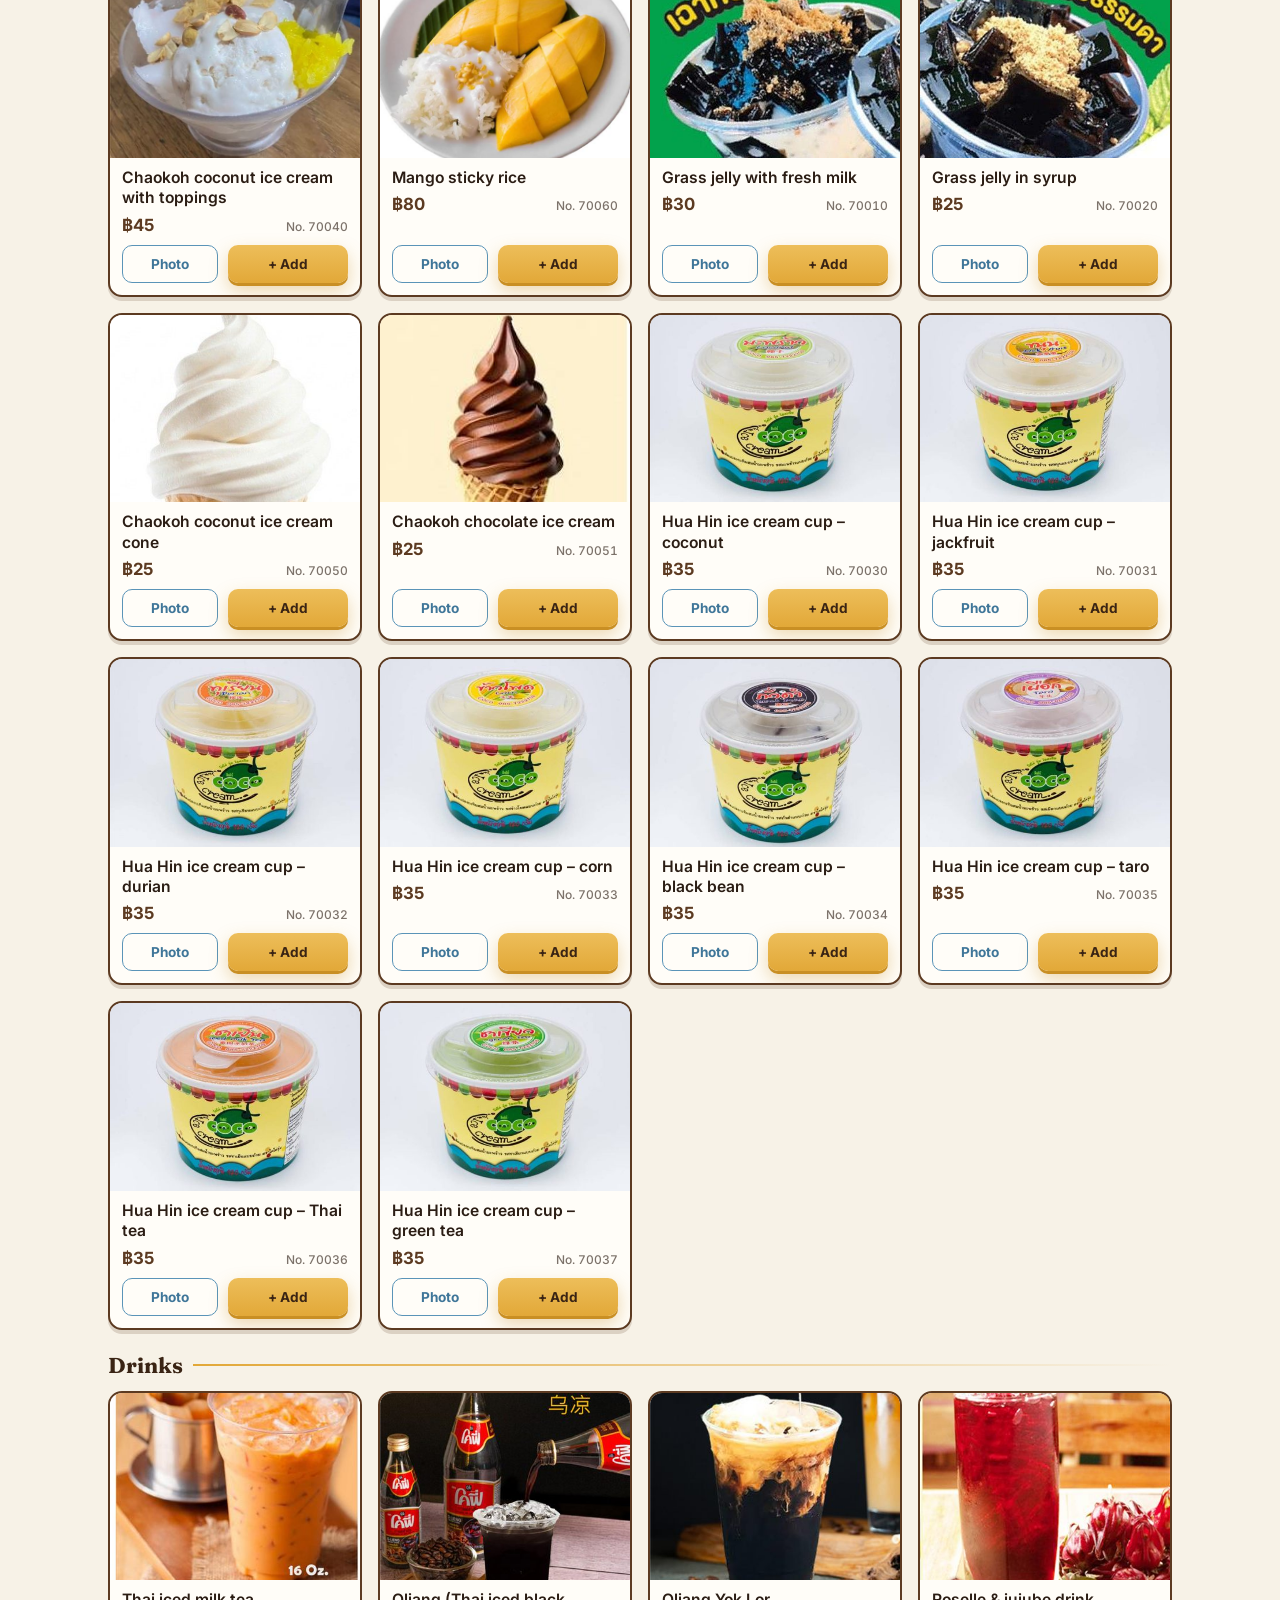
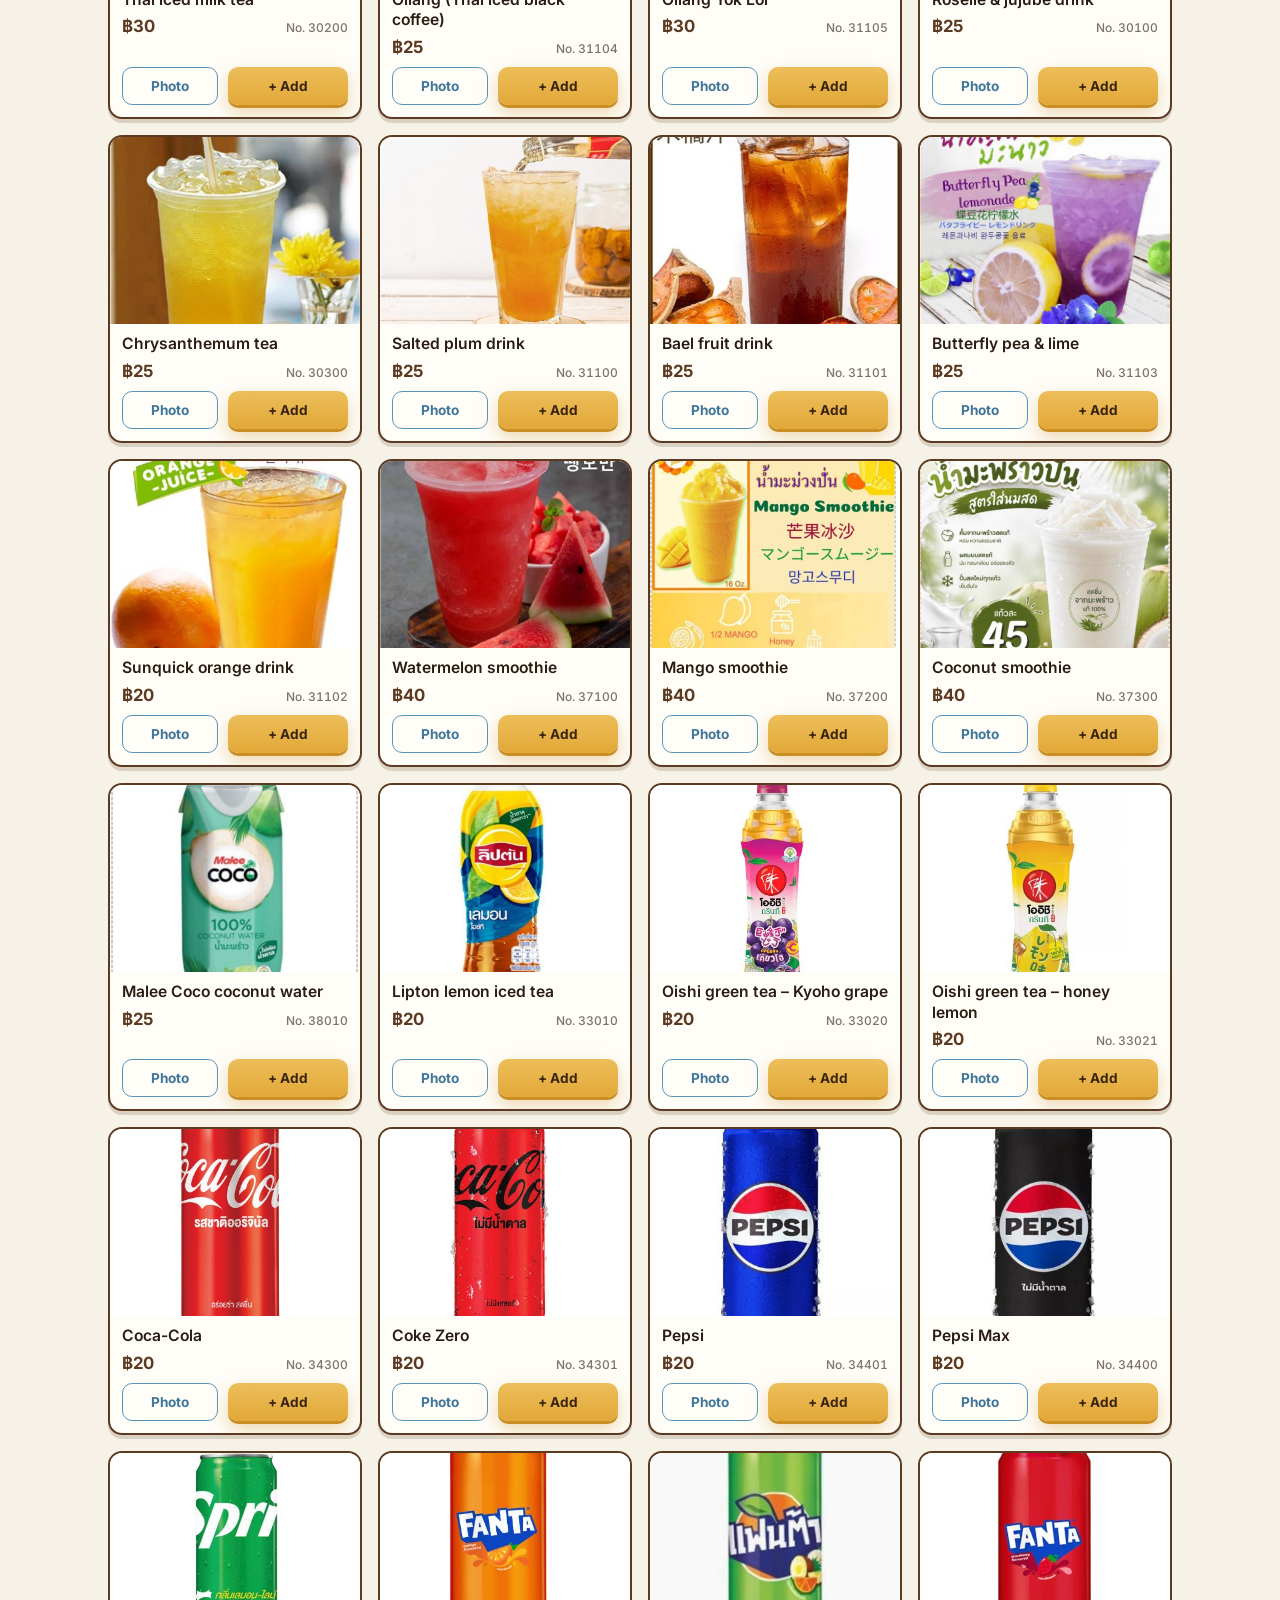
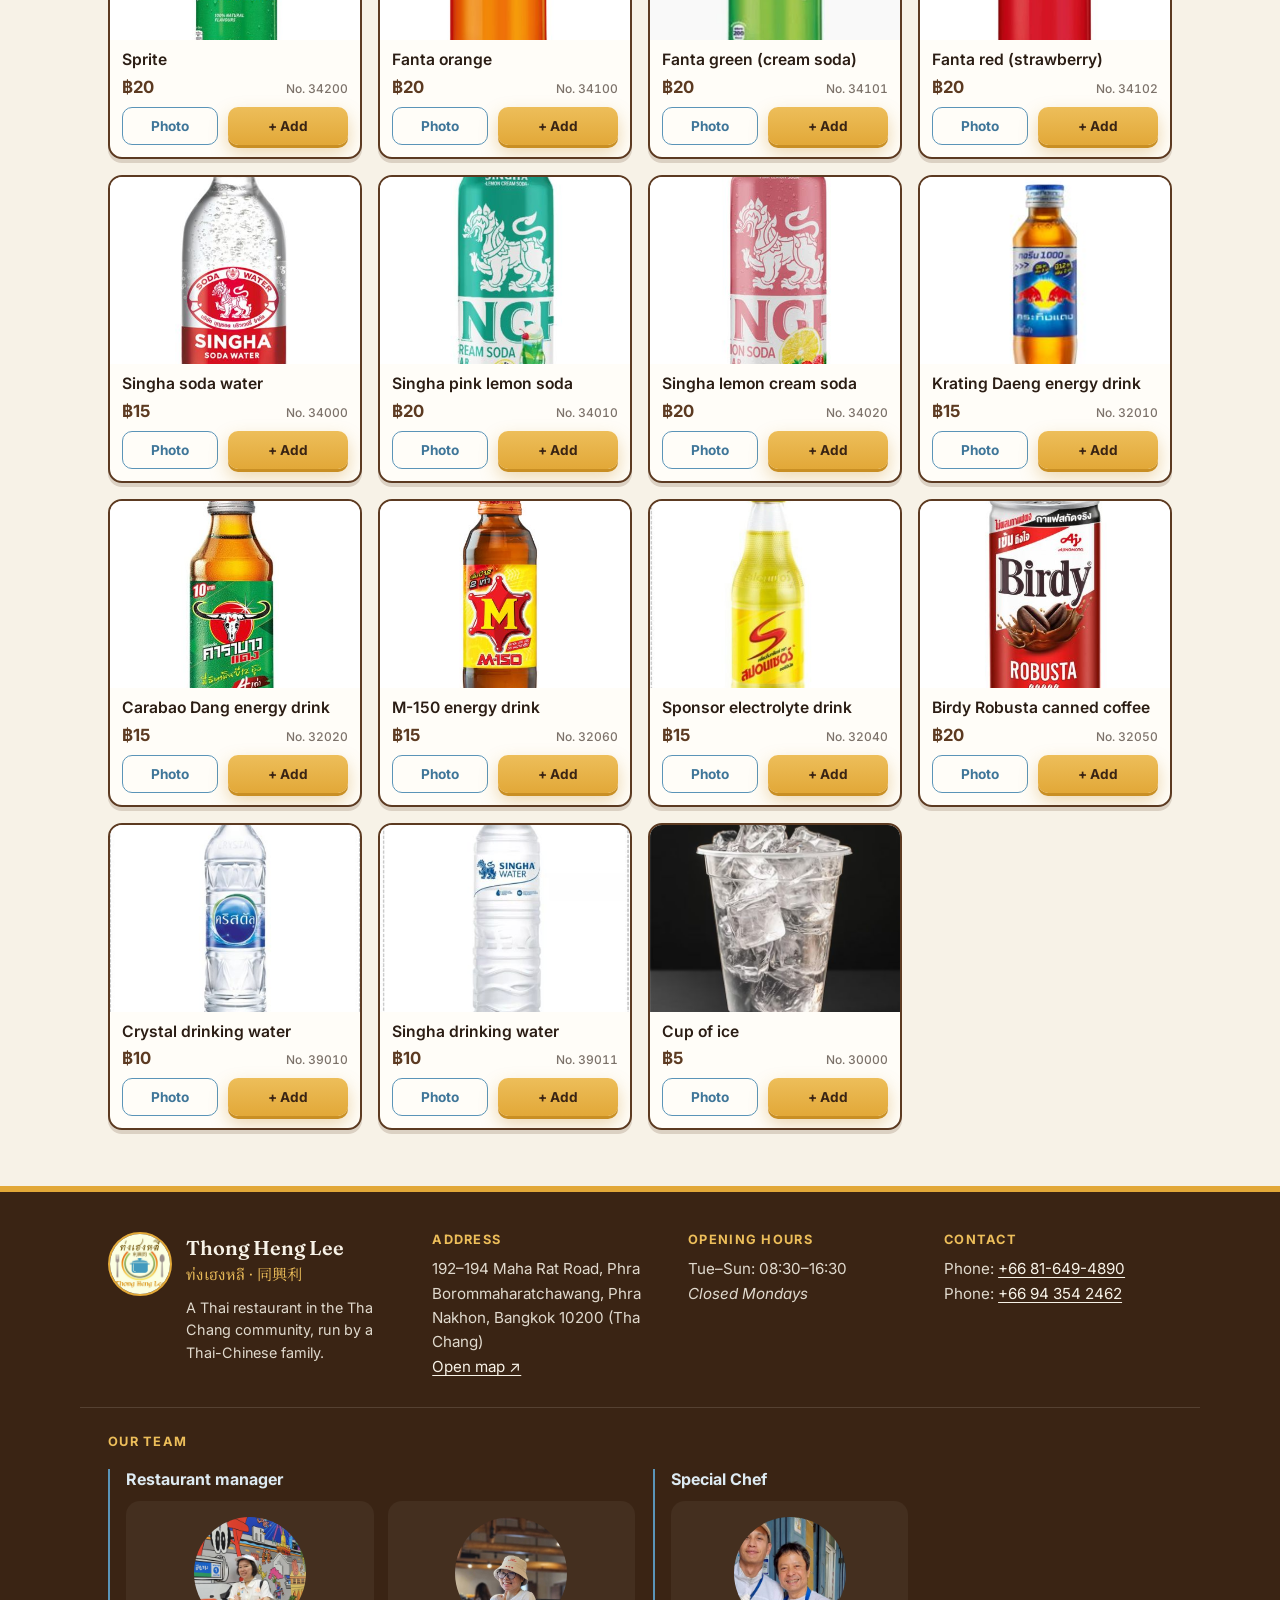
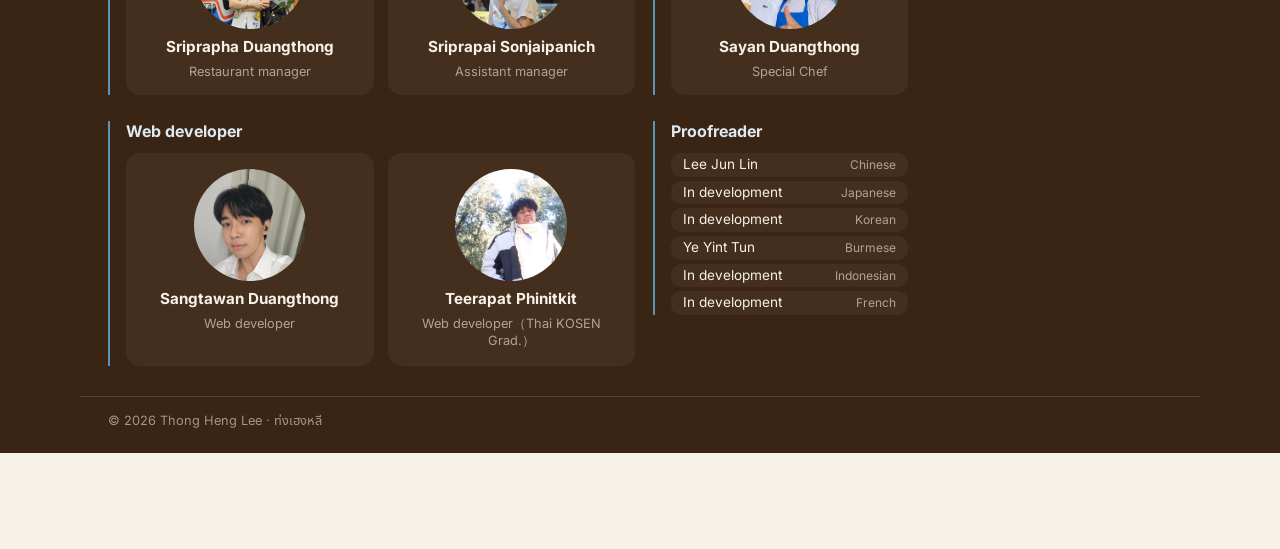
==== commit 0cbead5a: "Show the menu number beside every dish - menu.html: a small "No. 16100" on each dish card, in the ph" ====
--- a/menu.html
+++ b/menu.html
@@ -48,7 +48,9 @@
   @keyframes spot { 0% { box-shadow: 0 0 0 0 rgba(226,168,56,0.9); } 100% { box-shadow: 0 0 0 16px rgba(226,168,56,0); } }
   .card .body { padding: 10px 12px 12px; display: flex; flex-direction: column; gap: 6px; flex: 1; }
   .card .name { margin: 0; font-weight: 600; font-size: 0.98rem; line-height: 1.3; }
-  .card .price { margin: 0; font-weight: 700; color: var(--teak); font-size: 1.05rem; }
+  .card .price { margin: 0; font-weight: 700; color: var(--teak); font-size: 1.05rem; display: flex; justify-content: space-between; align-items: baseline; gap: 8px; flex-wrap: wrap; }
+  /* Menu number: small, the same digits in every language */
+  .menu-no { font-size: 0.75rem; font-weight: 500; color: rgba(43,29,20,0.62); white-space: nowrap; font-variant-numeric: tabular-nums; }
   .card .actions { display: grid; grid-template-columns: 1fr 1.25fr; gap: 10px; margin-top: auto; padding-top: 4px; }
   .card .actions .btn { padding: 10px 6px; font-size: 0.85rem; border-radius: 10px; }
   .card .actions .btn-secondary { border-width: 1.5px; }
@@ -119,6 +121,7 @@
   .photo-img { width: 100%; aspect-ratio: 4 / 3; max-height: 62dvh; object-fit: contain; background: #111; display: block; } /* fixed box: no jump while the photo loads */
   .photo-meta { display: flex; justify-content: space-between; align-items: center; gap: 12px; padding: 14px 20px 20px; }
   .photo-meta strong { font-size: 1.05rem; }
+  .photo-price { display: inline-flex; align-items: baseline; gap: 10px; flex-wrap: wrap; }
 
   /* Table picker */
   .tables { display: grid; grid-template-columns: repeat(4, 1fr); gap: 10px; }
@@ -266,7 +269,7 @@
     <div id="photoIngredients" class="ingredient-overlay" hidden></div>
   </div>
   <p id="ingredientNote" class="ingredient-note" hidden></p>
-  <div class="photo-meta"><strong id="photoPrice"></strong><button class="btn btn-primary" type="button" id="photoAdd"></button></div>
+  <div class="photo-meta"><span class="photo-price"><strong id="photoPrice"></strong><span class="menu-no" id="photoNo"></span></span><button class="btn btn-primary" type="button" id="photoAdd"></button></div>
 </dialog>
 
 <!-- Table picker -->
--- a/assets/css/site.css
+++ b/assets/css/site.css
@@ -68,11 +68,19 @@
 
 .staff-link { display: inline-flex; align-items: center; gap: 6px; padding: 8px 10px; font-size: 0.8rem; font-weight: 500; color: rgba(58,36,20,0.6); text-decoration: none; border: 1px solid transparent; border-radius: 8px; transition: color 0.2s, border-color 0.2s; }
 .staff-link:hover { color: var(--teak-dark); border-color: var(--hairline); }
+.lang-toggle { display: none; }
 @media (max-width: 700px) {
   .staff-link { margin-left: auto; }
-  /* 8 languages: two even rows of four instead of a ragged wrap */
-  .langs { order: 3; width: 100%; margin-left: 0; display: grid; grid-template-columns: repeat(3, minmax(0, 1fr)); }
-  .langs button { padding: 7px 2px; min-height: 36px; white-space: nowrap; font-size: 0.78rem; overflow: hidden; text-overflow: ellipsis; }
+  /* Phones: a long language list folds into one button beside the logo and opens as a small menu,
+     so the sticky header stays one row tall. A short list (staff: 2 languages) stays inline. */
+  .bar { position: relative; }
+  .langs { flex-wrap: nowrap; }
+  .lang-toggle { display: inline-flex; align-items: center; gap: 5px; margin-left: auto; min-height: 40px; padding: 0 8px; border: 1px solid var(--hairline); background: var(--paper); color: var(--teak); border-radius: 10px; font-size: 0.85rem; font-weight: 500; white-space: nowrap; }
+  .lang-toggle[aria-expanded="true"] { background: var(--sky-soft); }
+  .lang-toggle[aria-expanded="true"] .chev { transform: rotate(180deg); }
+  .langs-menu { display: none; position: absolute; top: calc(100% - 4px); right: 16px; z-index: 5; width: min(340px, calc(100% - 32px)); max-height: calc(100vh - 90px); overflow-y: auto; margin: 0; padding: 6px; grid-template-columns: repeat(2, minmax(0, 1fr)); gap: 4px; box-shadow: 0 10px 28px rgba(43,29,20,0.22); }
+  .langs-menu.open { display: grid; }
+  .langs-menu button { min-height: 42px; padding: 8px 10px; font-size: 0.9rem; line-height: 1.2; text-align: left; }
 }
 
 /* ---------- Buttons ---------- */
@@ -158,7 +166,7 @@
 @media (max-width: 560px) {
   .team-layout { grid-template-columns: minmax(0, 1fr); gap: 24px; }
   .team-group-management, .team-group-kitchen, .team-group-development, .team-group-proofreader { grid-column: 1; grid-row: auto; }
-  .team-group.team-group-proofreader .team-grid { grid-template-columns: repeat(2, minmax(0, 1fr)); }
+  /* Proofreaders stay in one column on phones too, so their order reads top to bottom. */
   .team-group-kitchen .team-grid { grid-template-columns: repeat(2, minmax(0, 1fr)); }
   .member .avatar { width: 88px; height: 88px; }
 }
@@ -171,7 +179,6 @@
 .view-only #tableChip,
 .view-only #photoAdd,
 .view-only .card .actions .btn-primary { display: none !important; }
-@media (max-width: 340px) { .langs button { font-size: 0.7rem; } }
 
 /* Developer cards: LINE / Facebook icons fan out above the card on hover, focus or tap. */
 .member.has-social { position: relative; cursor: pointer; transition: box-shadow .3s ease, background-color .3s ease; }
@@ -191,3 +198,9 @@
 .social-qr p { margin: 0 0 14px; }
 .social-qr .social-soon { padding: 40px 0; color: rgba(43,29,20,0.6); font-style: italic; }
 .social-close { min-height: 40px; padding: 8px 22px; border: 0; border-radius: 999px; background: var(--sky); color: #fff; font: inherit; cursor: pointer; }
+
+/* Guest name box (menu): shown when a character that is not English or Thai was removed. */
+.name-rule { display: block; margin-top: 6px; font-size: 0.82rem; font-weight: 600; color: #B3261E; }
+.name-rule[hidden] { display: none; }
+/* Staff ticket: the order was sent without a table QR code. */
+.t-noqr { padding: 2px 10px; border-radius: 999px; background: #FDECC8; color: #7A4A00; border: 1px solid #E0B252; font-weight: 700; font-size: 0.85rem; white-space: nowrap; }
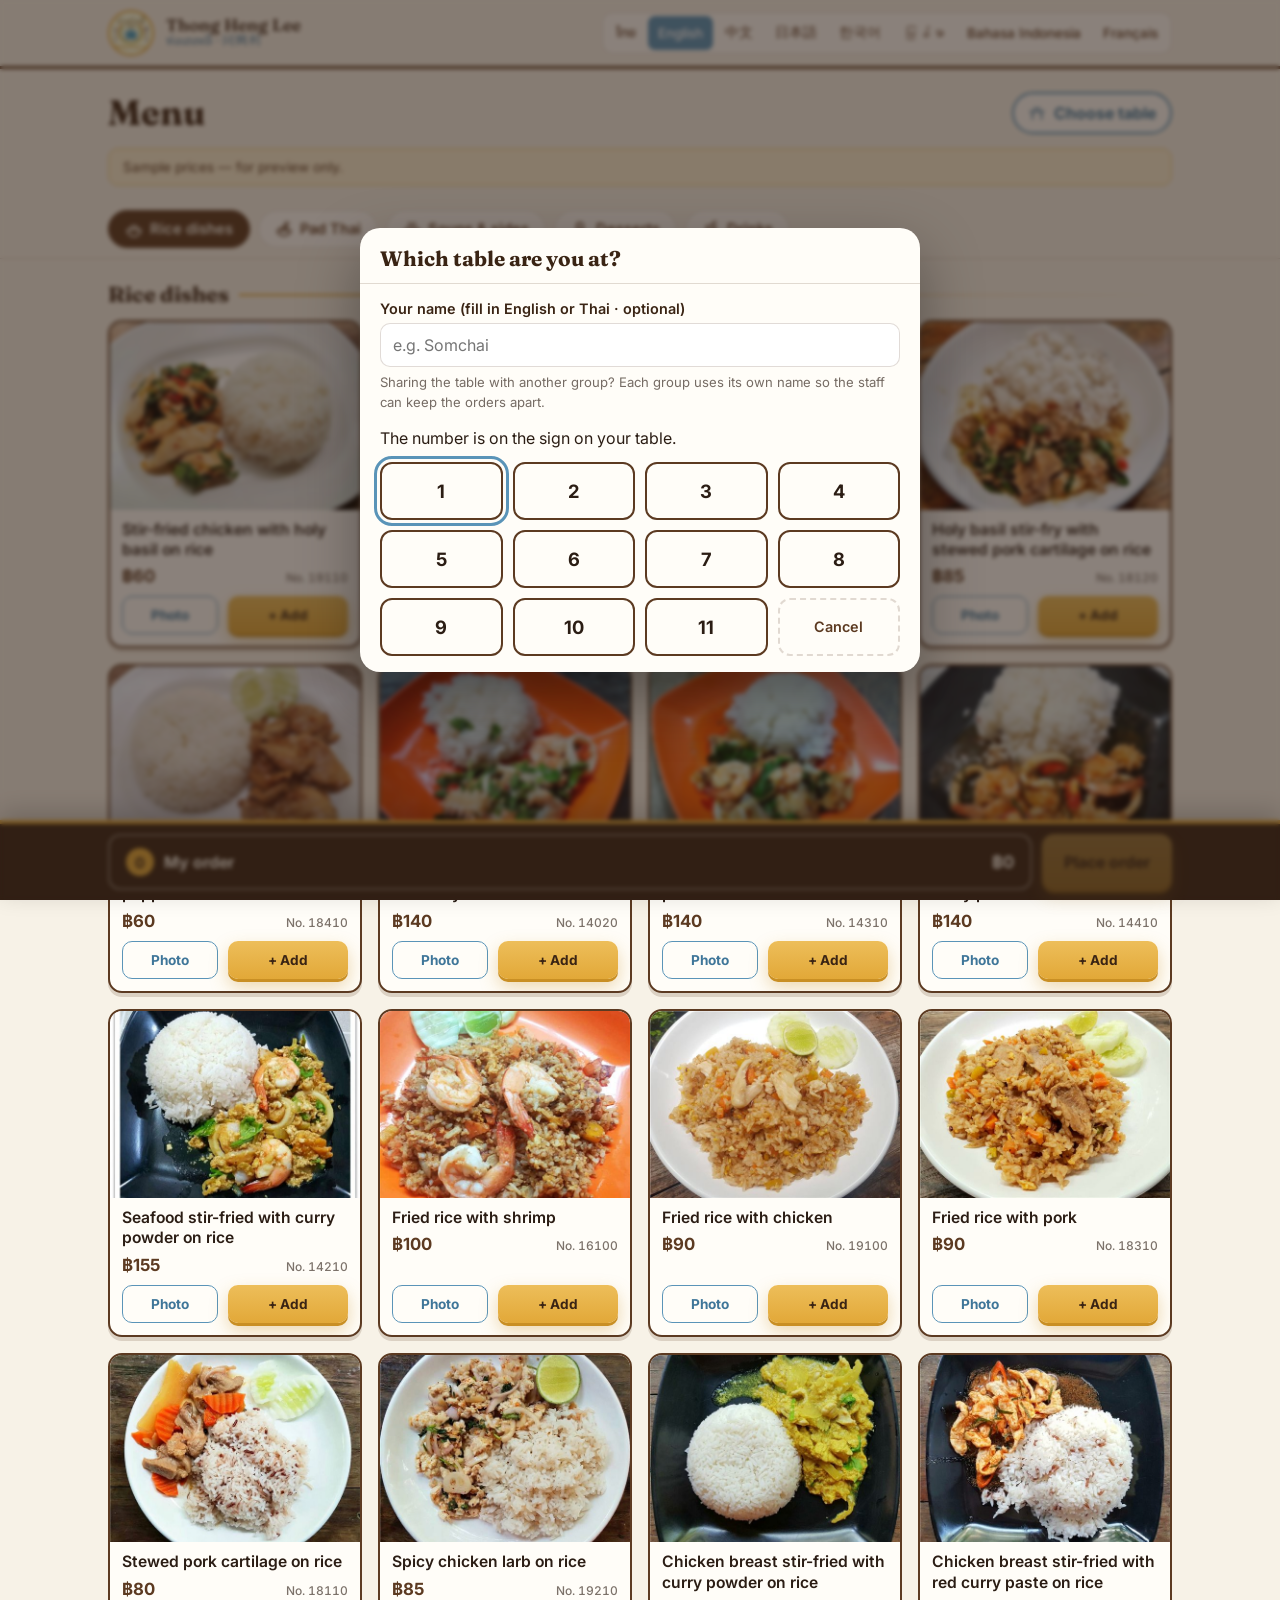
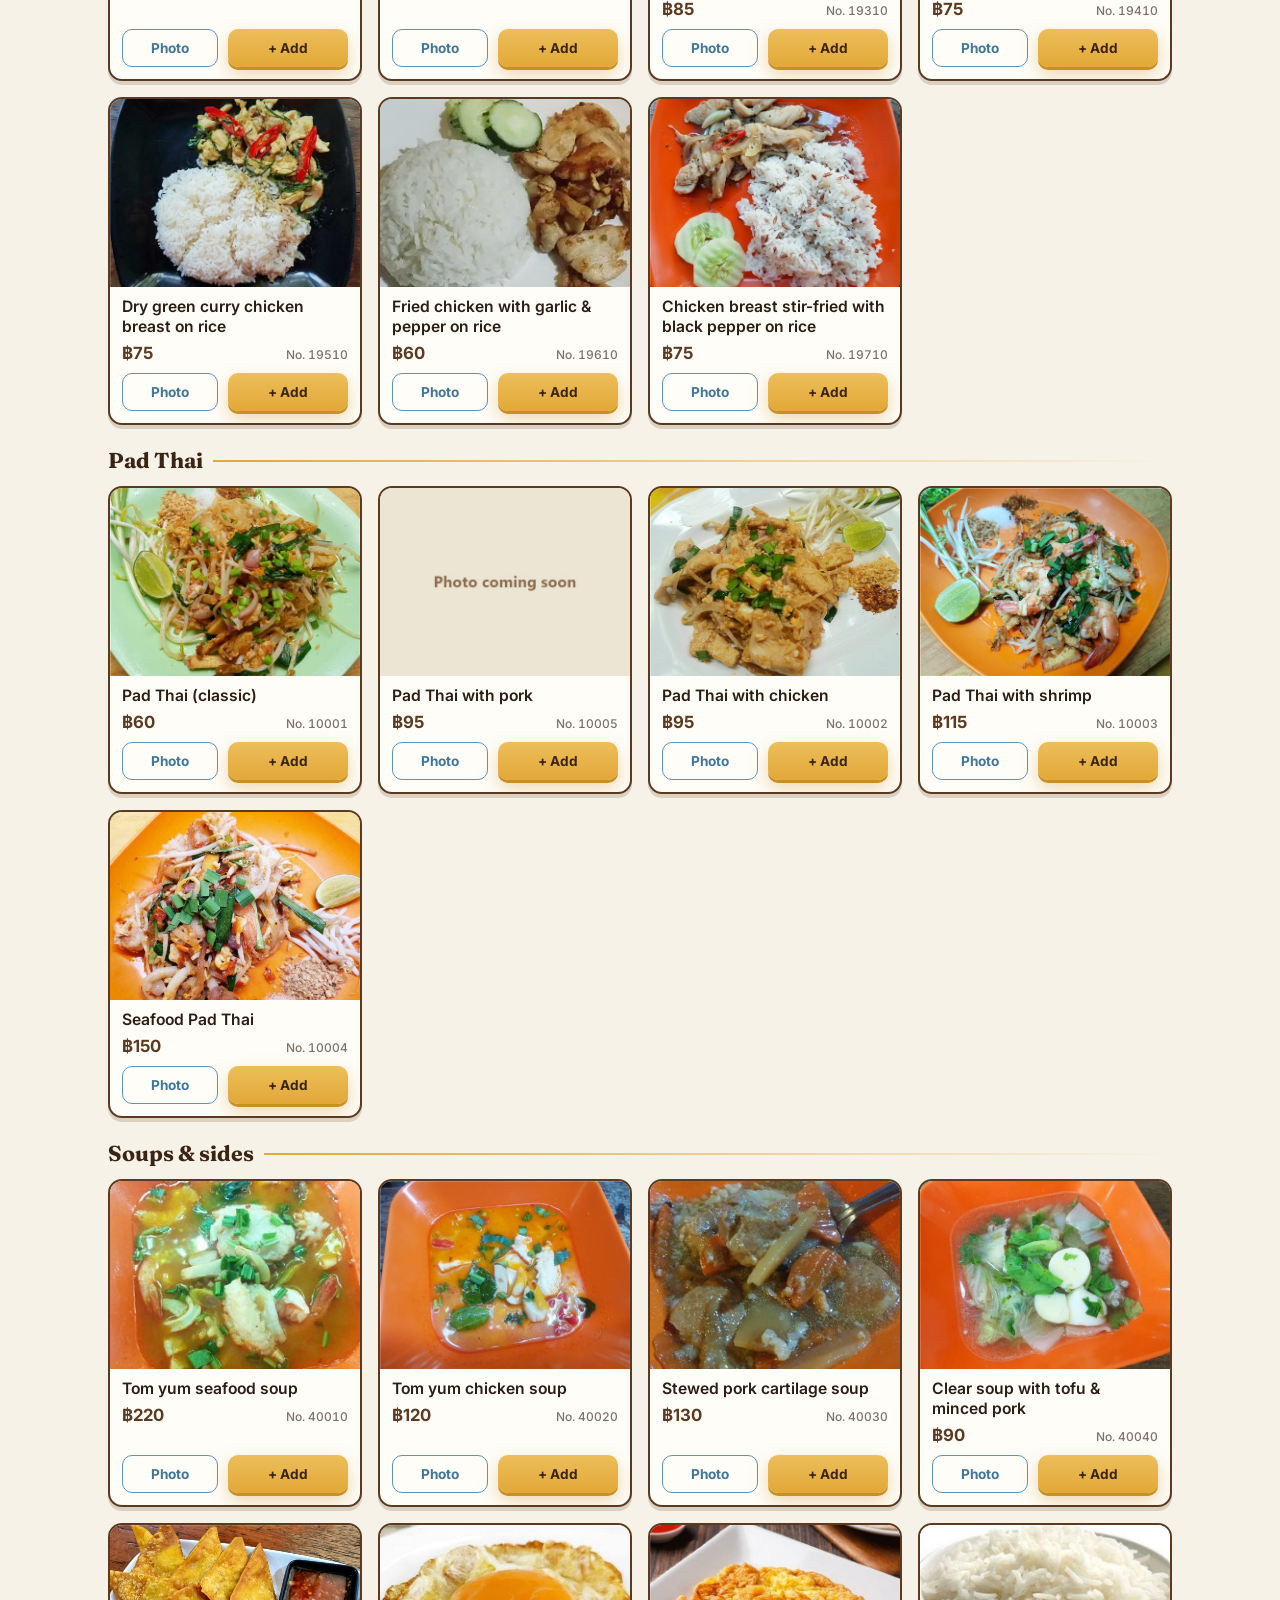
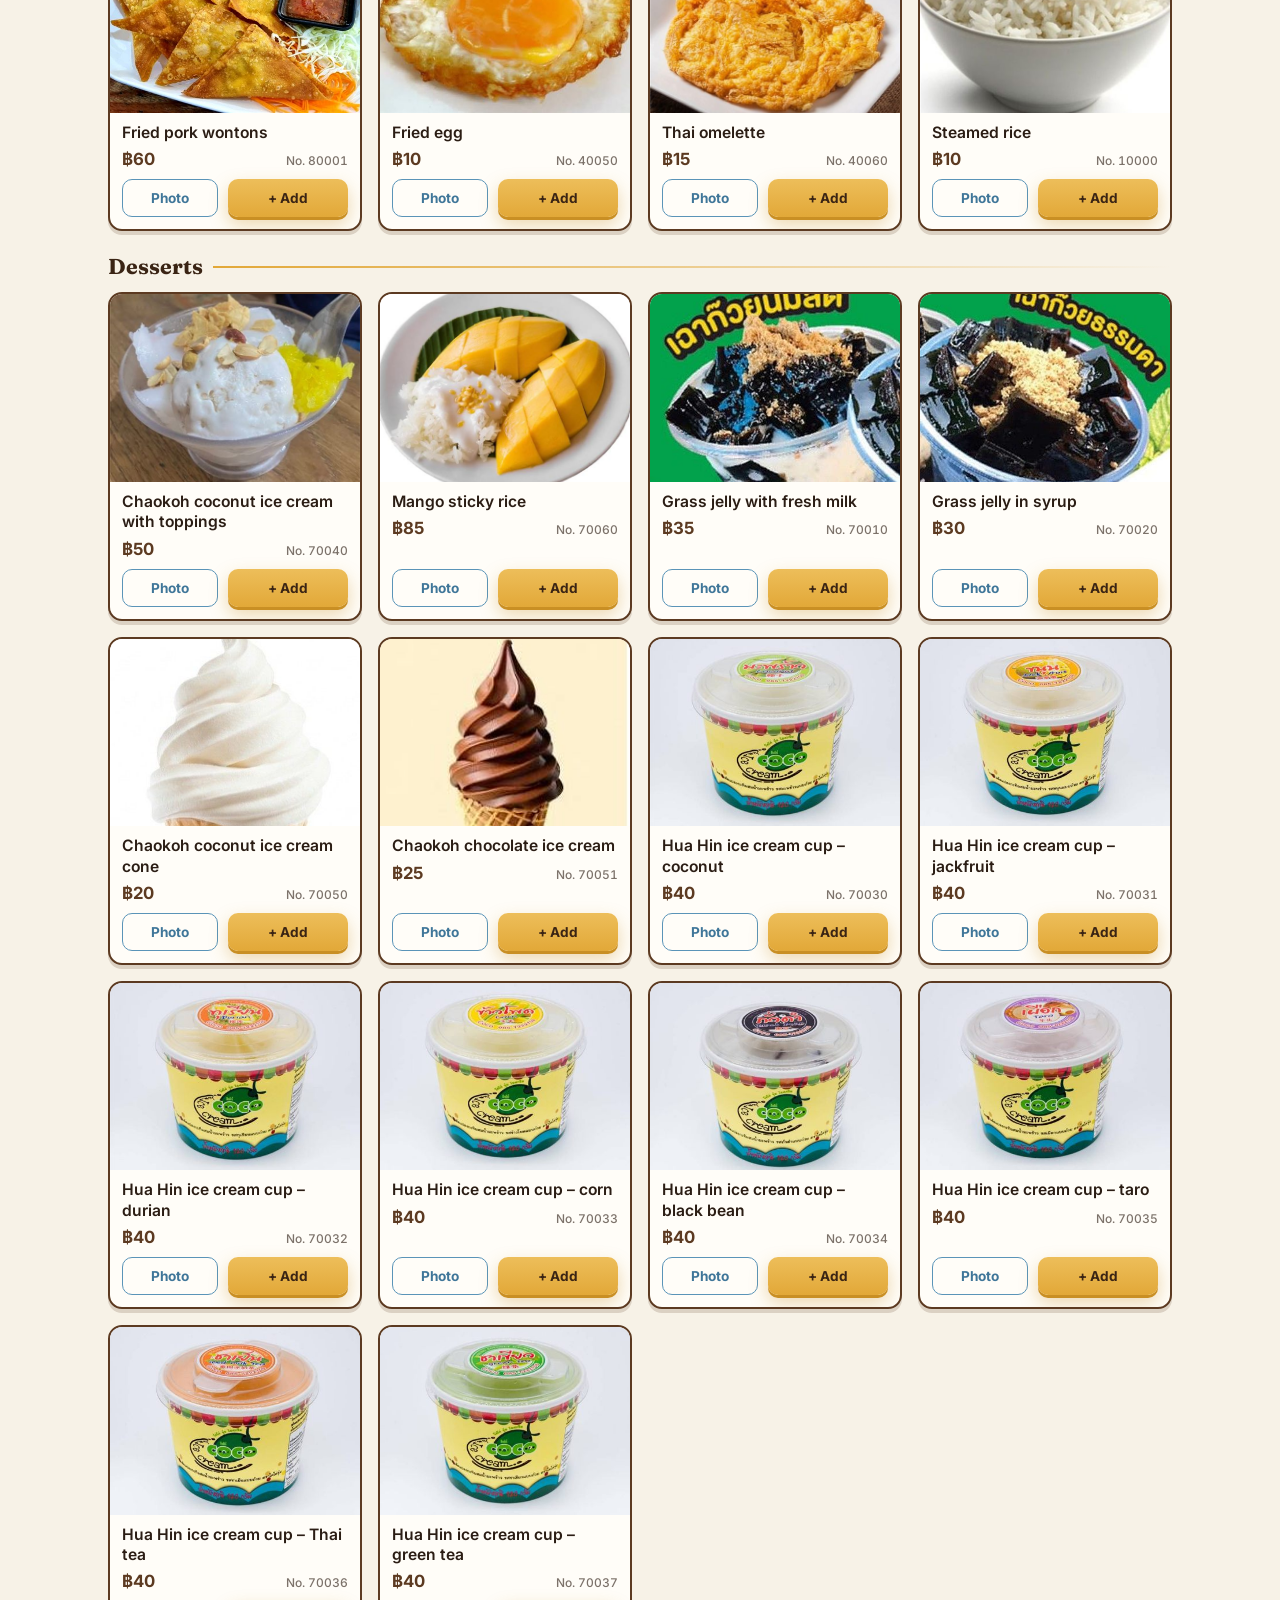
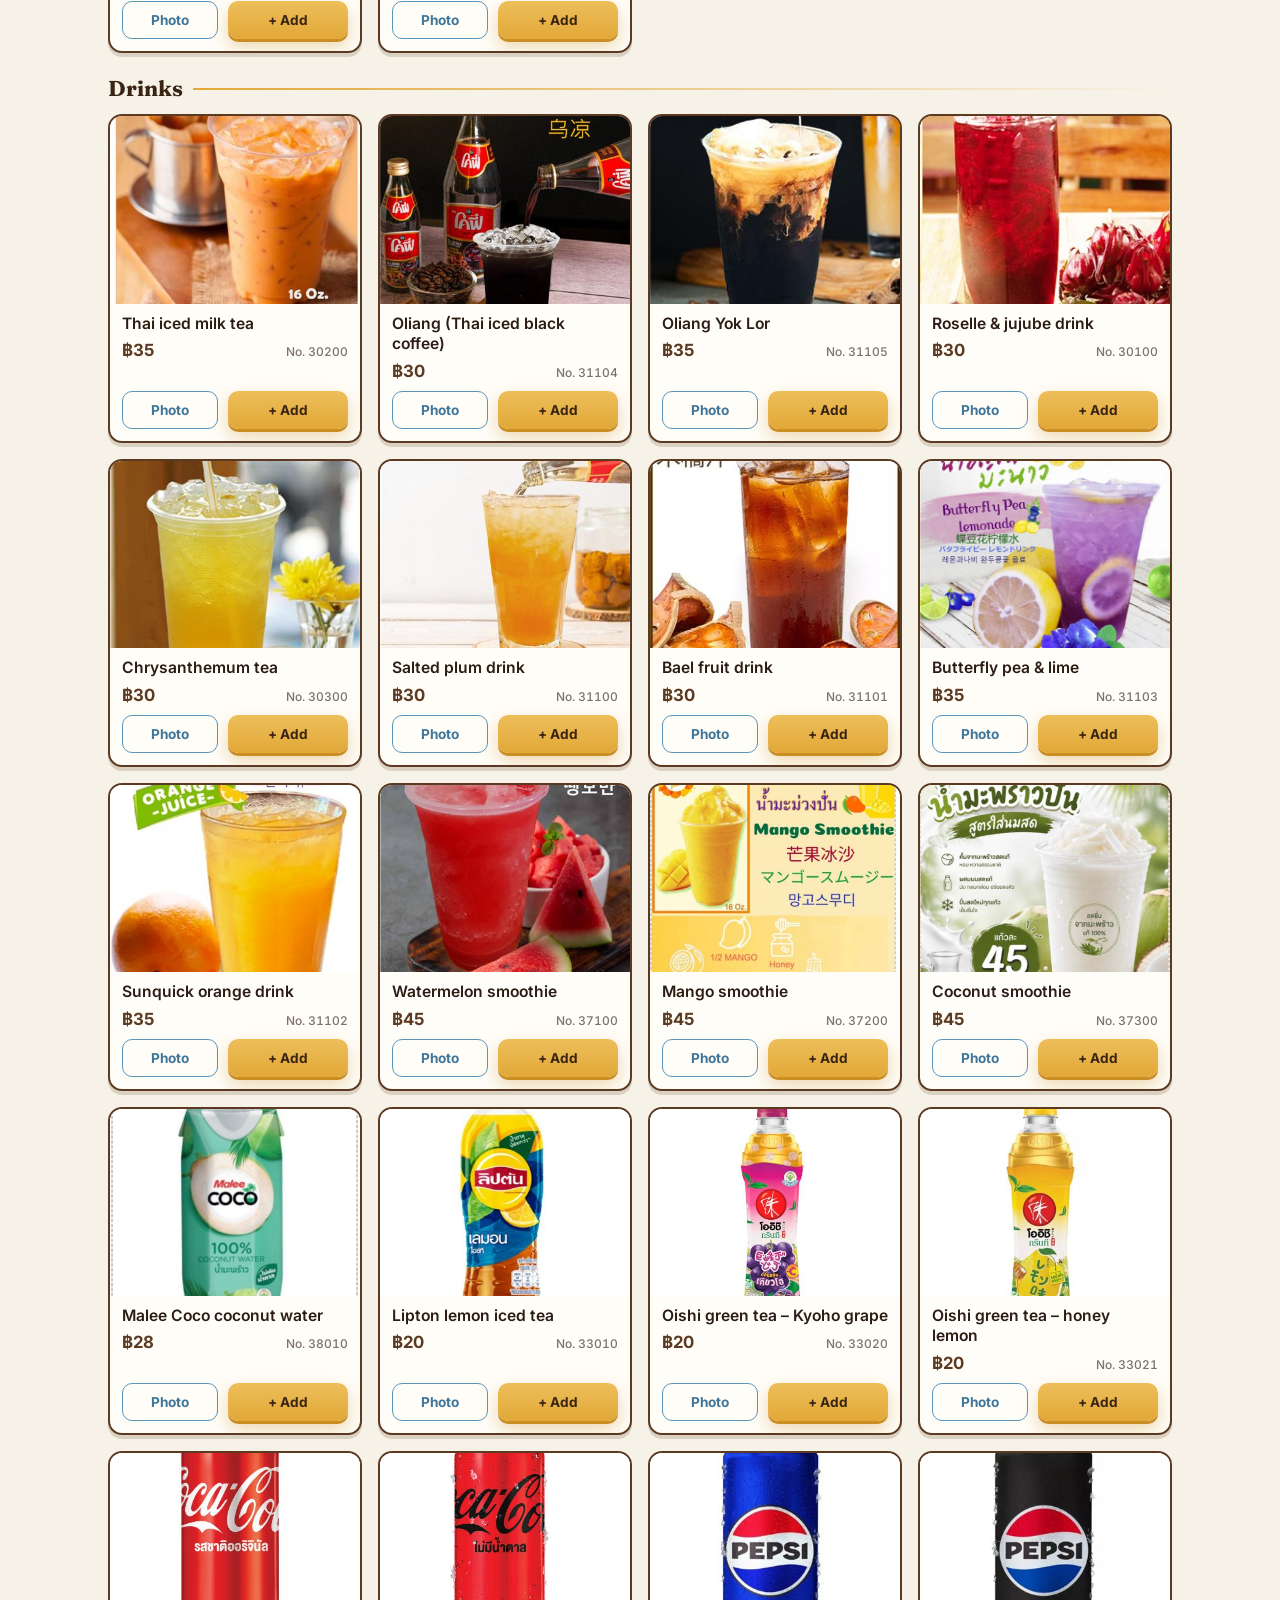
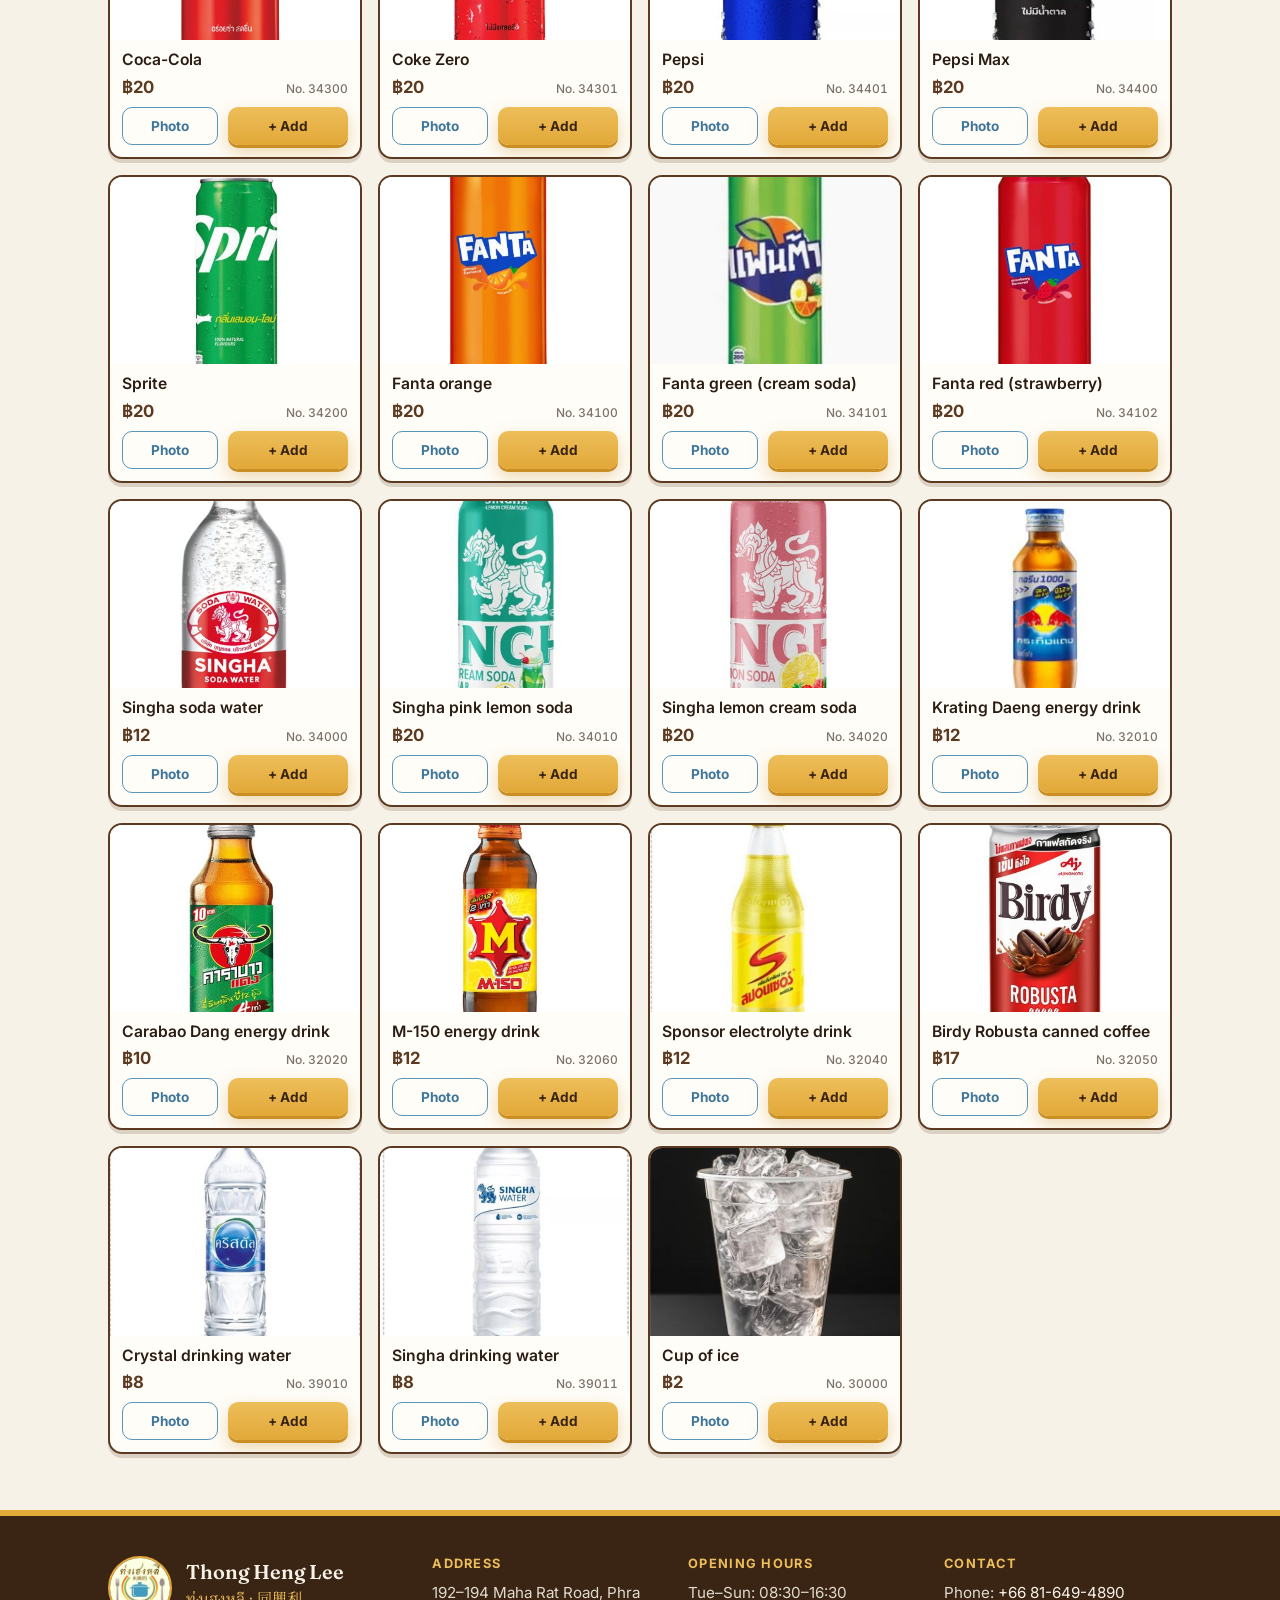
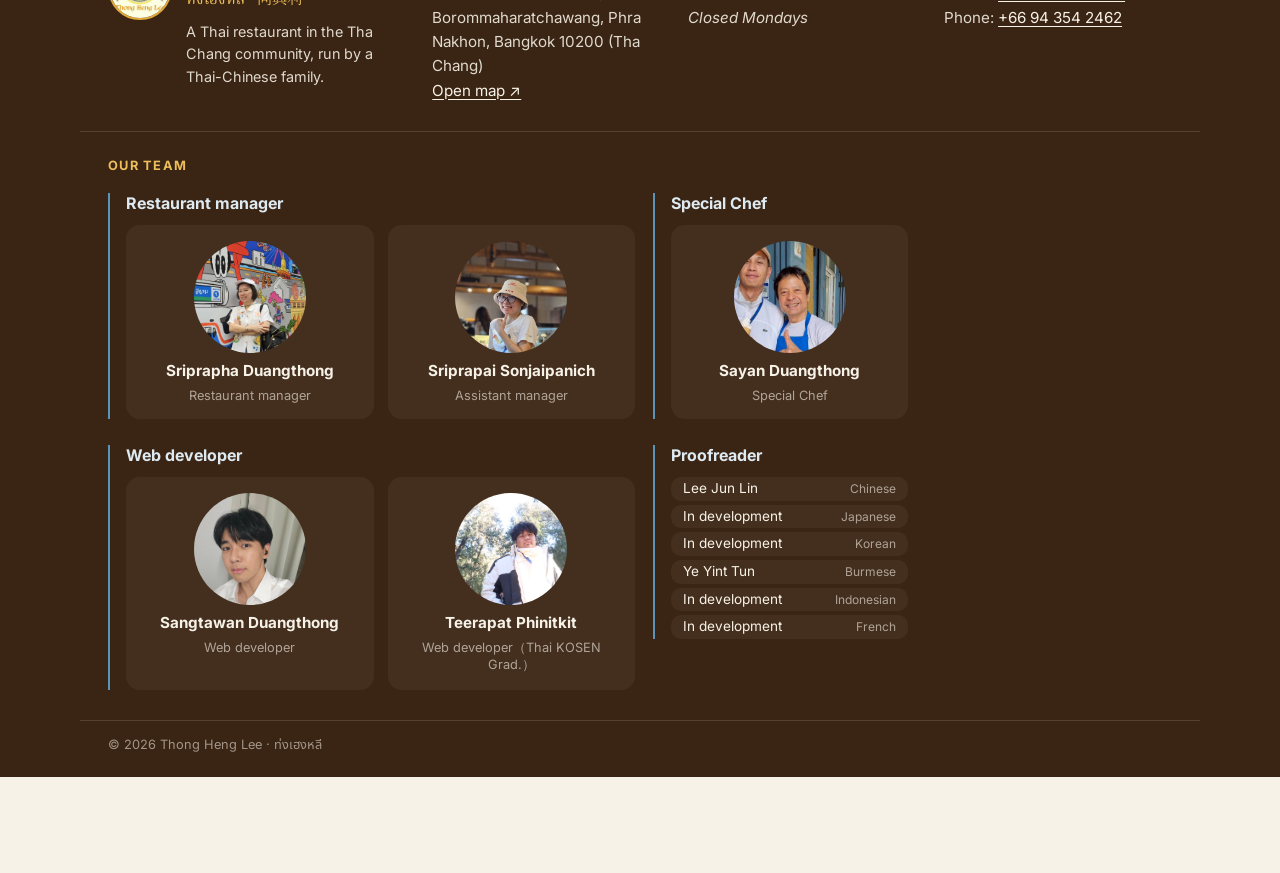
==== commit 79169195: "New prices, three new dishes, numbered photos; Spanish removed Menu - Prices now follow column K of " ====
--- a/menu.html
+++ b/menu.html
@@ -194,7 +194,6 @@
       <button type="button" data-lang="my">မြန်မာ</button>
       <button type="button" data-lang="id">Bahasa Indonesia</button>
       <button type="button" data-lang="fr">Français</button>
-      <button type="button" data-lang="es">Español</button>
     </nav>
   </div>
 </header>
